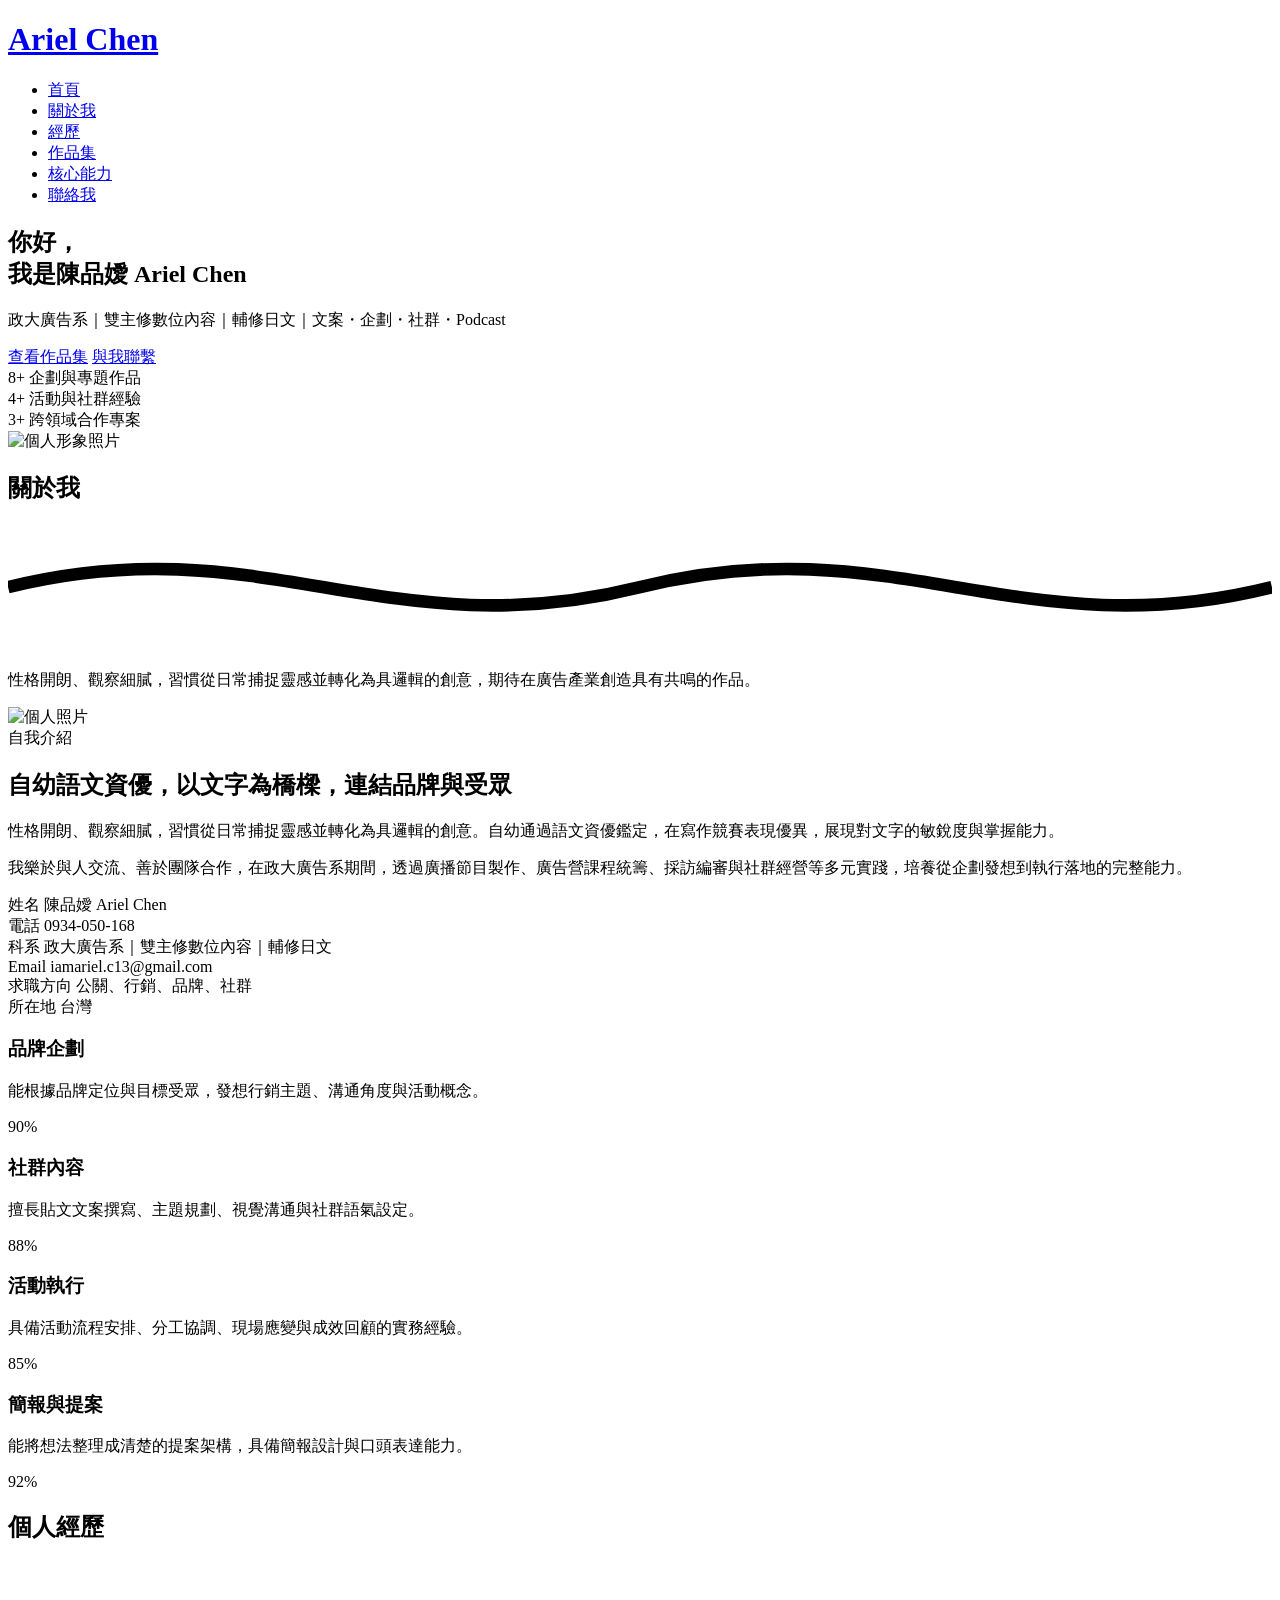
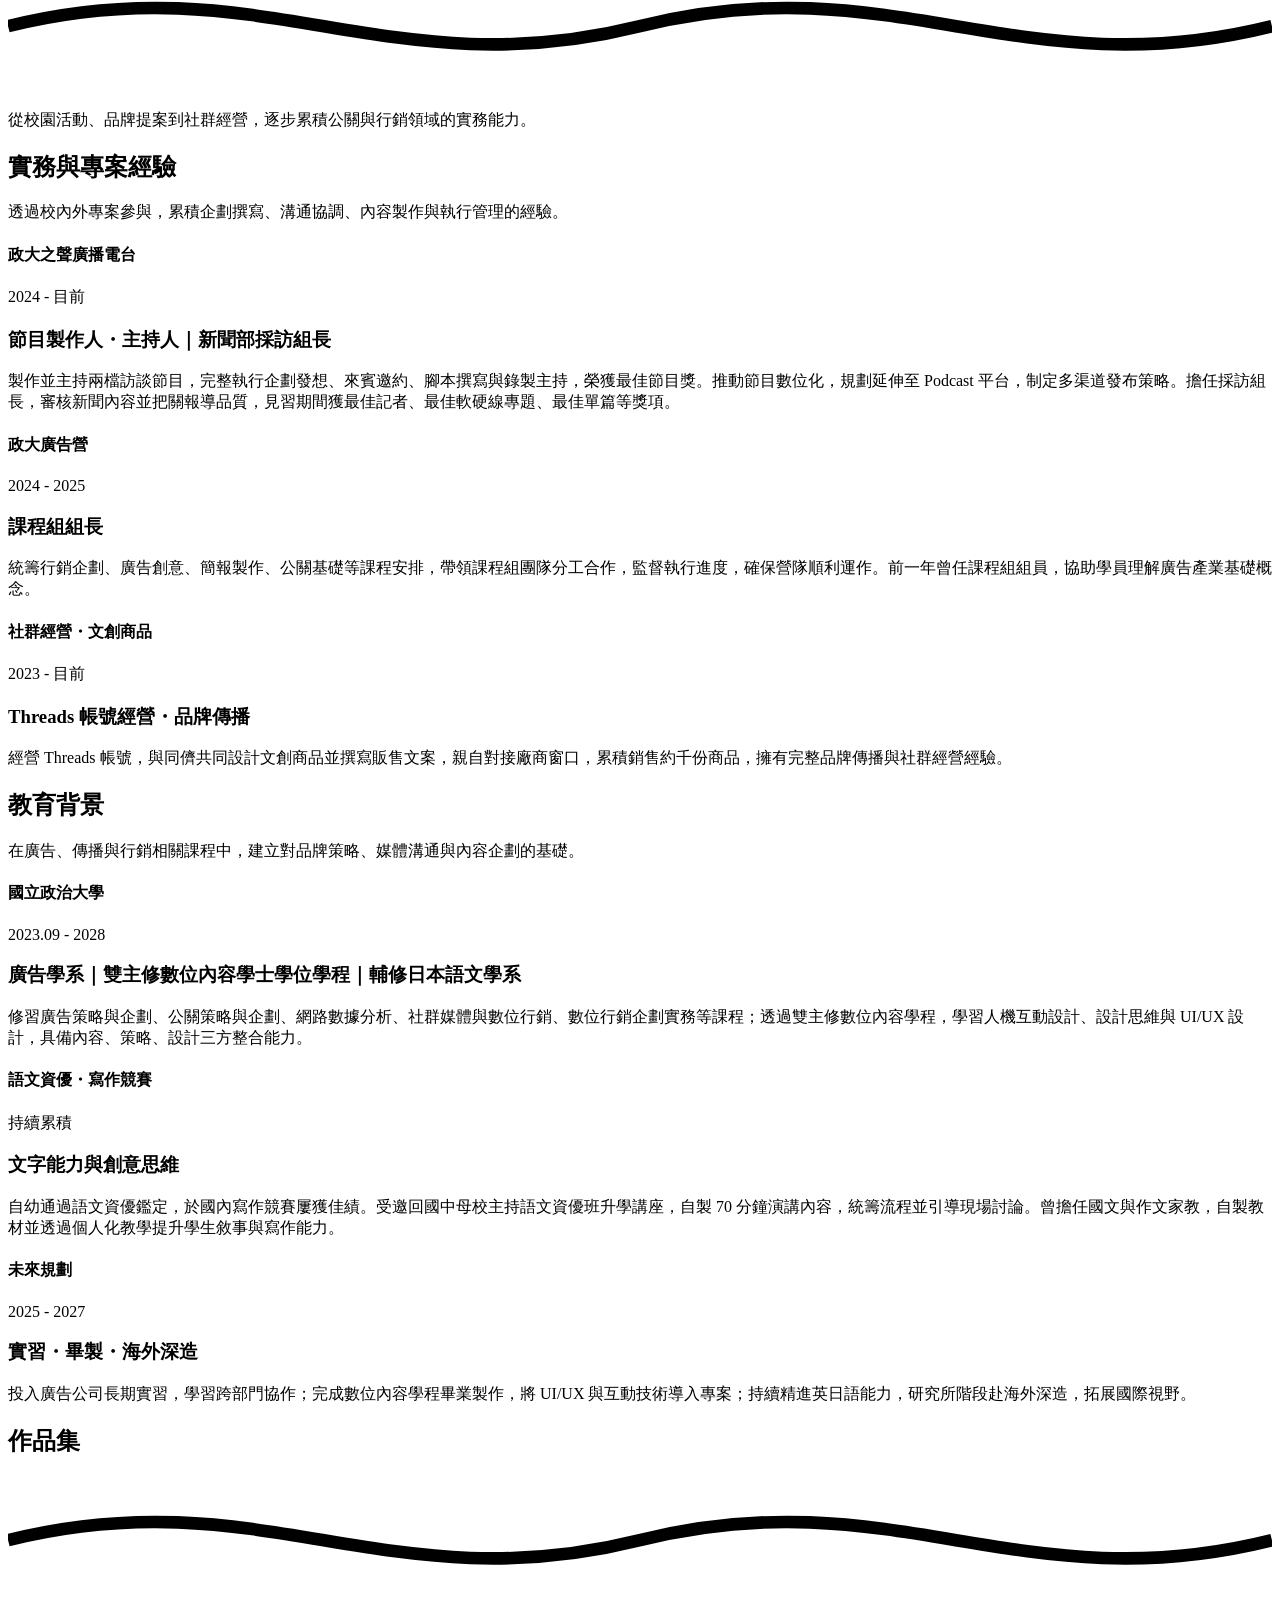
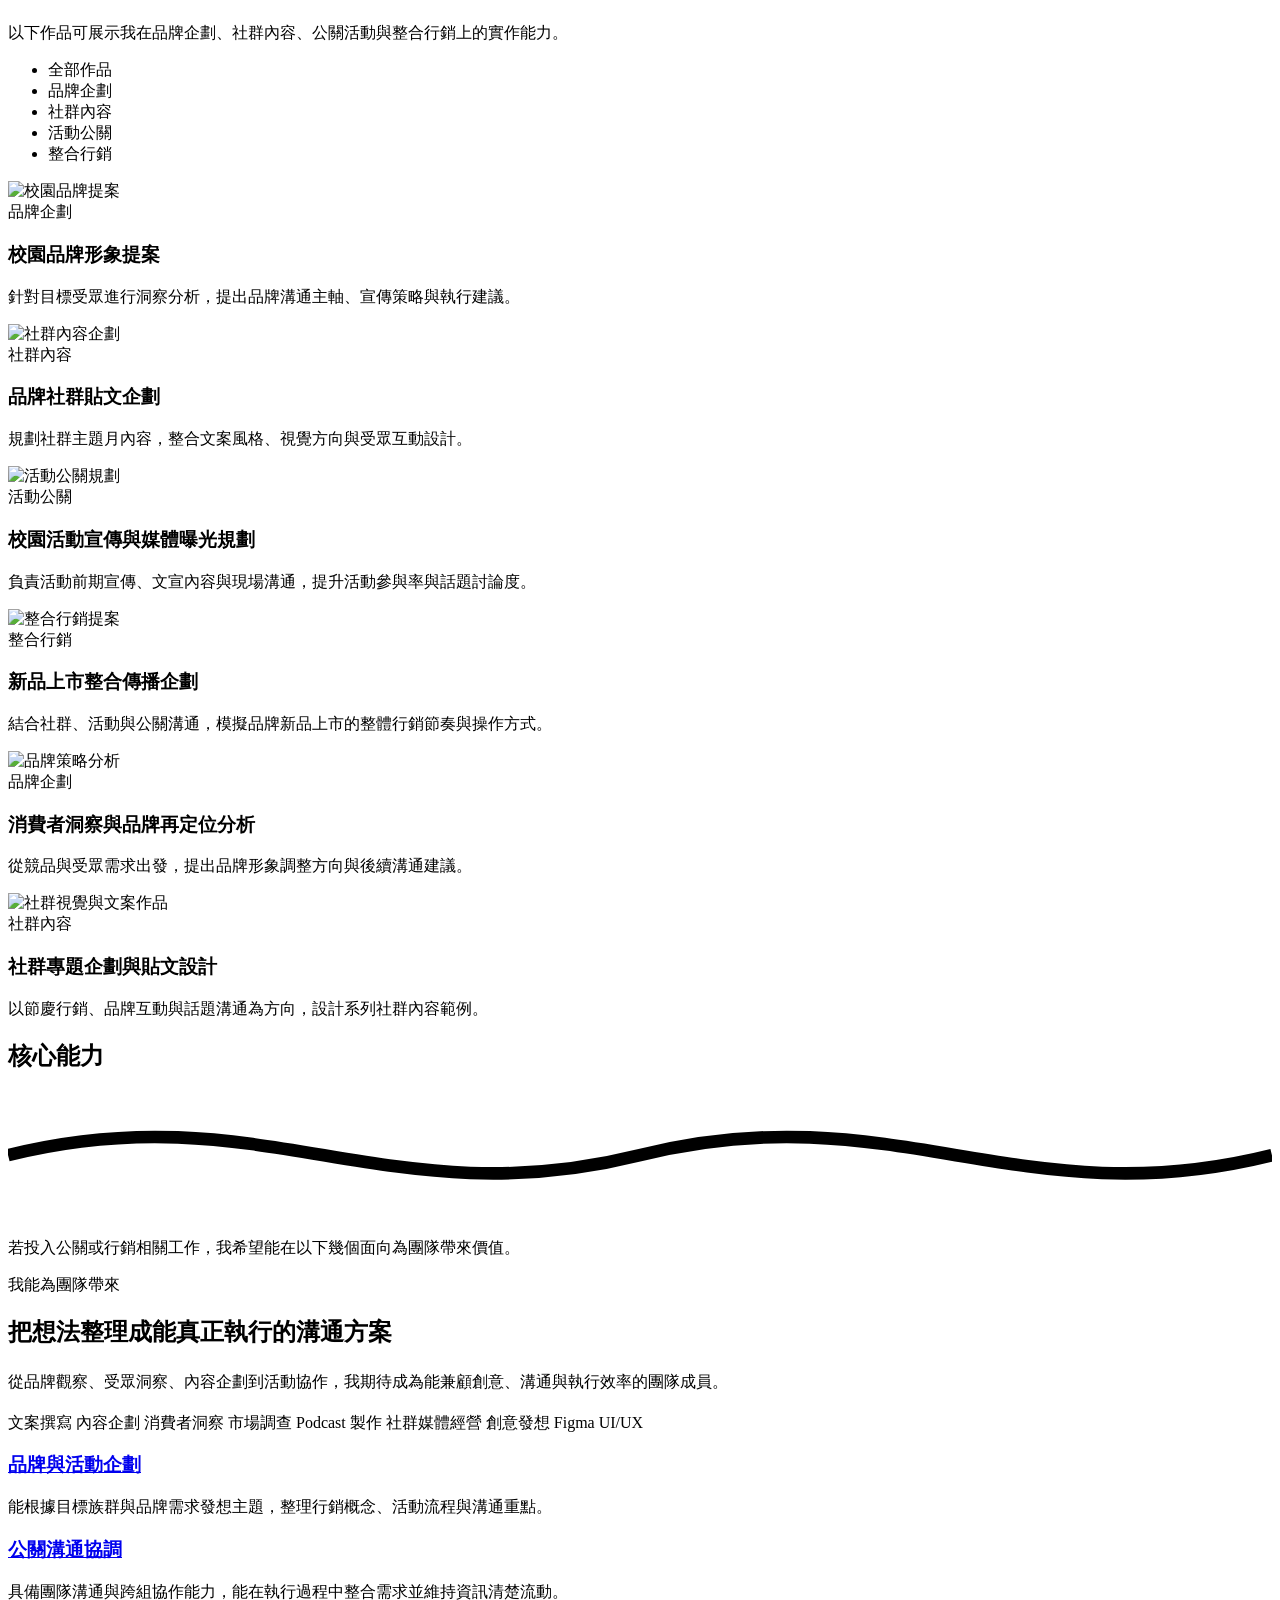
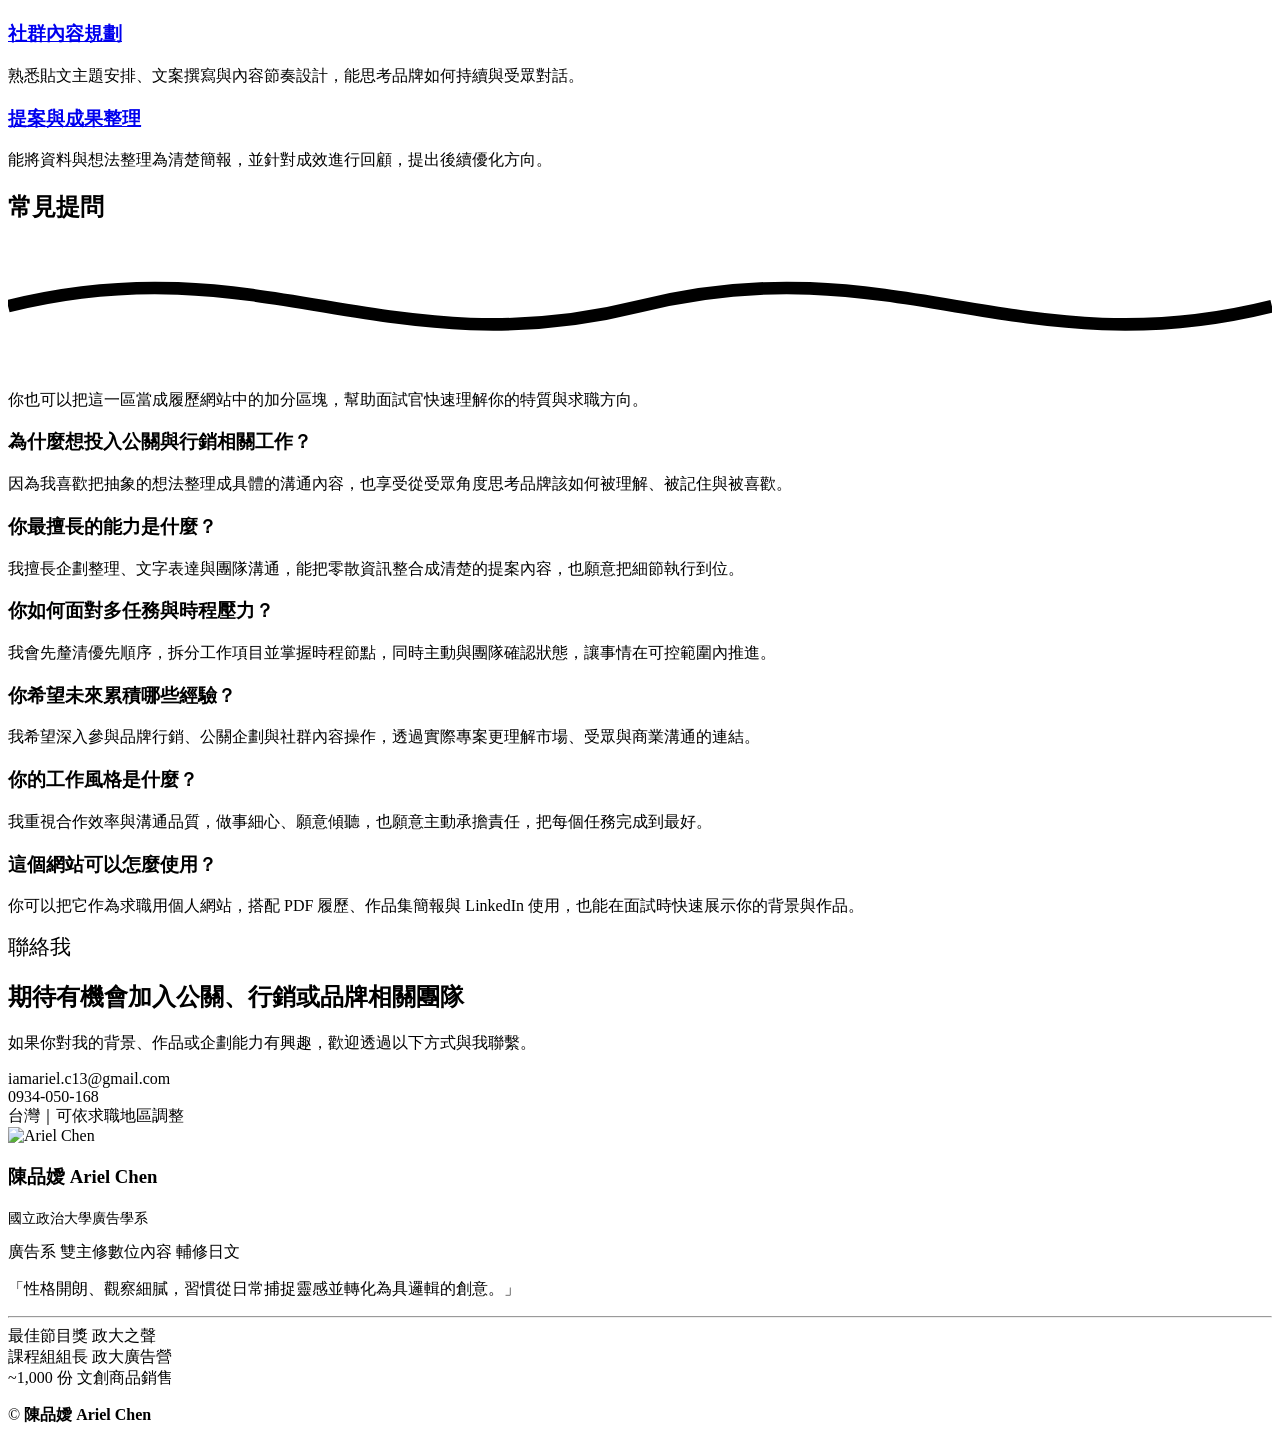
==== index.html @ 9b16eb99 "Add files via upload" ====
<!doctype html>
<html lang="zh-Hant">
  <head>
    <meta charset="utf-8" />
    <meta content="width=device-width, initial-scale=1.0" name="viewport" />
    <title>陳品嬡 Ariel Chen｜廣告系學生個人履歷與作品集</title>
    <meta
      name="description"
      content="以廣告系背景學生為主角的個人履歷與作品集網站，適合投遞公關、行銷、品牌、社群相關職缺。"
    />
    <meta
      name="keywords"
      content="履歷, 作品集, 公關, 行銷, 廣告系, 社群企劃, 品牌行銷, 個人網站"
    />

    <!-- Favicons -->
    <link href="assets/img/favicon.png" rel="icon" />
    <link href="assets/img/apple-touch-icon.png" rel="apple-touch-icon" />

    <!-- Fonts -->
    <link href="https://fonts.googleapis.com" rel="preconnect" />
    <link href="https://fonts.gstatic.com" rel="preconnect" crossorigin />
    <link
      href="https://fonts.googleapis.com/css2?family=Roboto:ital,wght@0,100;0,300;0,400;0,500;0,700;0,900;1,100;1,300;1,400;1,500;1,700;1,900&family=Noto+Sans:ital,wght@0,100;0,200;0,300;0,400;0,500;0,600;0,700;0,800;0,900;1,100;1,200;1,300;1,400;1,500;1,600;1,700;1,800;1,900&family=Questrial:wght@400&display=swap"
      rel="stylesheet"
    />

    <!-- Vendor CSS Files -->
    <link
      href="assets/vendor/bootstrap/css/bootstrap.min.css"
      rel="stylesheet"
    />
    <link
      href="assets/vendor/bootstrap-icons/bootstrap-icons.css"
      rel="stylesheet"
    />
    <link href="assets/vendor/aos/aos.css" rel="stylesheet" />
    <link
      href="assets/vendor/glightbox/css/glightbox.min.css"
      rel="stylesheet"
    />
    <link href="assets/vendor/swiper/swiper-bundle.min.css" rel="stylesheet" />

    <!-- Main CSS File -->
    <link href="assets/css/main.css" rel="stylesheet" />
  </head>

  <body class="index-page">
    <header id="header" class="header d-flex align-items-center sticky-top">
      <div
        class="header-container container-fluid container-xl position-relative d-flex align-items-center justify-content-between"
      >
        <a
          href="index.html"
          class="logo d-flex align-items-center me-auto me-xl-0"
        >
          <h1 class="sitename">Ariel Chen</h1>
        </a>

        <nav id="navmenu" class="navmenu">
          <ul>
            <li><a href="#hero" class="active">首頁</a></li>
            <li><a href="#about">關於我</a></li>
            <li><a href="#resume">經歷</a></li>
            <li><a href="#portfolio">作品集</a></li>
            <li><a href="#services">核心能力</a></li>
            <li><a href="#contact">聯絡我</a></li>
          </ul>
          <i class="mobile-nav-toggle d-xl-none bi bi-list"></i>
        </nav>

        <div class="header-social-links">
          <a href="#" class="instagram"><i class="bi bi-instagram"></i></a>
          <a href="#" class="facebook"><i class="bi bi-facebook"></i></a>
          <a href="#" class="linkedin"><i class="bi bi-linkedin"></i></a>
          <a href="#" class="behance"><i class="bi bi-globe"></i></a>
        </div>
      </div>
    </header>

    <main class="main">
      <!-- Hero Section -->
      <section id="hero" class="hero section">
        <div class="container" data-aos="fade-up" data-aos-delay="100">
          <div class="row align-items-center content">
            <div class="col-lg-6" data-aos="fade-up" data-aos-delay="200">
              <h2>你好，<br />我是陳品嬡 Ariel Chen</h2>
              <p class="lead">
                政大廣告系｜雙主修數位內容｜輔修日文｜文案・企劃・社群・Podcast
              </p>
              <div class="cta-buttons" data-aos="fade-up" data-aos-delay="300">
                <a href="#portfolio" class="btn btn-primary">查看作品集</a>
                <a href="#contact" class="btn btn-outline">與我聯繫</a>
              </div>
              <div class="hero-stats" data-aos="fade-up" data-aos-delay="400">
                <div class="stat-item">
                  <span class="stat-number">8+</span>
                  <span class="stat-label">企劃與專題作品</span>
                </div>
                <div class="stat-item">
                  <span class="stat-number">4+</span>
                  <span class="stat-label">活動與社群經驗</span>
                </div>
                <div class="stat-item">
                  <span class="stat-number">3+</span>
                  <span class="stat-label">跨領域合作專案</span>
                </div>
              </div>
            </div>
            <div class="col-lg-6">
              <div class="hero-image">
                <img
                  src="assets/img/profile/profile-1.webp"
                  alt="個人形象照片"
                  class="img-fluid"
                  data-aos="zoom-out"
                  data-aos-delay="300"
                />
                <div class="shape-1"></div>
                <div class="shape-2"></div>
              </div>
            </div>
          </div>
        </div>
      </section>
      <!-- /Hero Section -->

      <!-- About Section -->
      <section id="about" class="about section light-background">
        <div class="container section-title" data-aos="fade-up">
          <h2>關於我</h2>
          <div class="title-shape">
            <svg viewBox="0 0 200 20" xmlns="http://www.w3.org/2000/svg">
              <path
                d="M 0,10 C 40,0 60,20 100,10 C 140,0 160,20 200,10"
                fill="none"
                stroke="currentColor"
                stroke-width="2"
              ></path>
            </svg>
          </div>
          <p style="white-space: nowrap">
            性格開朗、觀察細膩，習慣從日常捕捉靈感並轉化為具邏輯的創意，期待在廣告產業創造具有共鳴的作品。
          </p>
        </div>

        <div class="container" data-aos="fade-up" data-aos-delay="100">
          <div class="row align-items-start">
            <div
              class="col-lg-4 position-relative"
              data-aos="fade-right"
              data-aos-delay="200"
            >
              <div class="about-image">
                <img
                  src="assets/img/profile/profile-square-2.webp"
                  alt="個人照片"
                  class="img-fluid rounded-4"
                />
              </div>
            </div>

            <div class="col-lg-8" data-aos="fade-left" data-aos-delay="300">
              <div class="about-content">
                <span class="subtitle">自我介紹</span>

                <h2>自幼語文資優，以文字為橋樑，連結品牌與受眾</h2>

                <p class="lead mb-4">
                  性格開朗、觀察細膩，習慣從日常捕捉靈感並轉化為具邏輯的創意。自幼通過語文資優鑑定，在寫作競賽表現優異，展現對文字的敏銳度與掌握能力。
                </p>

                <p class="mb-4">
                  我樂於與人交流、善於團隊合作，在政大廣告系期間，透過廣播節目製作、廣告營課程統籌、採訪編審與社群經營等多元實踐，培養從企劃發想到執行落地的完整能力。
                </p>

                <div class="personal-info">
                  <div class="row g-4">
                    <div class="col-6">
                      <div class="info-item">
                        <span class="label">姓名</span>
                        <span class="value">陳品嬡 Ariel Chen</span>
                      </div>
                    </div>

                    <div class="col-6">
                      <div class="info-item">
                        <span class="label">電話</span>
                        <span class="value">0934-050-168</span>
                      </div>
                    </div>

                    <div class="col-6">
                      <div class="info-item">
                        <span class="label">科系</span>
                        <span class="value"
                          >政大廣告系｜雙主修數位內容｜輔修日文</span
                        >
                      </div>
                    </div>

                    <div class="col-6">
                      <div class="info-item">
                        <span class="label">Email</span>
                        <span class="value">iamariel.c13@gmail.com</span>
                      </div>
                    </div>

                    <div class="col-6">
                      <div class="info-item">
                        <span class="label">求職方向</span>
                        <span class="value">公關、行銷、品牌、社群</span>
                      </div>
                    </div>

                    <div class="col-6">
                      <div class="info-item">
                        <span class="label">所在地</span>
                        <span class="value">台灣</span>
                      </div>
                    </div>
                  </div>
                </div>
              </div>
            </div>
          </div>
        </div>
      </section>
      <!-- /About Section -->

      <!-- Skills Section -->
      <section id="skills" class="skills section">
        <div class="container" data-aos="fade-up" data-aos-delay="100">
          <div class="row g-4 skills-animation">
            <div
              class="col-md-6 col-lg-3"
              data-aos="fade-up"
              data-aos-delay="100"
            >
              <div class="skill-box">
                <h3>品牌企劃</h3>
                <p>
                  能根據品牌定位與目標受眾，發想行銷主題、溝通角度與活動概念。
                </p>
                <span class="text-end d-block">90%</span>
                <div class="progress">
                  <div
                    class="progress-bar"
                    role="progressbar"
                    aria-valuenow="90"
                    aria-valuemin="0"
                    aria-valuemax="100"
                  ></div>
                </div>
              </div>
            </div>

            <div
              class="col-md-6 col-lg-3"
              data-aos="fade-up"
              data-aos-delay="200"
            >
              <div class="skill-box">
                <h3>社群內容</h3>
                <p>擅長貼文文案撰寫、主題規劃、視覺溝通與社群語氣設定。</p>
                <span class="text-end d-block">88%</span>
                <div class="progress">
                  <div
                    class="progress-bar"
                    role="progressbar"
                    aria-valuenow="88"
                    aria-valuemin="0"
                    aria-valuemax="100"
                  ></div>
                </div>
              </div>
            </div>

            <div
              class="col-md-6 col-lg-3"
              data-aos="fade-up"
              data-aos-delay="300"
            >
              <div class="skill-box">
                <h3>活動執行</h3>
                <p>
                  具備活動流程安排、分工協調、現場應變與成效回顧的實務經驗。
                </p>
                <span class="text-end d-block">85%</span>
                <div class="progress">
                  <div
                    class="progress-bar"
                    role="progressbar"
                    aria-valuenow="85"
                    aria-valuemin="0"
                    aria-valuemax="100"
                  ></div>
                </div>
              </div>
            </div>

            <div
              class="col-md-6 col-lg-3"
              data-aos="fade-up"
              data-aos-delay="400"
            >
              <div class="skill-box">
                <h3>簡報與提案</h3>
                <p>
                  能將想法整理成清楚的提案架構，具備簡報設計與口頭表達能力。
                </p>
                <span class="text-end d-block">92%</span>
                <div class="progress">
                  <div
                    class="progress-bar"
                    role="progressbar"
                    aria-valuenow="92"
                    aria-valuemin="0"
                    aria-valuemax="100"
                  ></div>
                </div>
              </div>
            </div>
          </div>
        </div>
      </section>
      <!-- /Skills Section -->

      <!-- Resume Section -->
      <section id="resume" class="resume section">
        <div class="container section-title" data-aos="fade-up">
          <h2>個人經歷</h2>
          <div class="title-shape">
            <svg viewBox="0 0 200 20" xmlns="http://www.w3.org/2000/svg">
              <path
                d="M 0,10 C 40,0 60,20 100,10 C 140,0 160,20 200,10"
                fill="none"
                stroke="currentColor"
                stroke-width="2"
              ></path>
            </svg>
          </div>
          <p>
            從校園活動、品牌提案到社群經營，逐步累積公關與行銷領域的實務能力。
          </p>
        </div>

        <div class="container" data-aos="fade-up" data-aos-delay="100">
          <div class="row">
            <div class="col-12">
              <div class="resume-wrapper">
                <div class="resume-block" data-aos="fade-up">
                  <h2>實務與專案經驗</h2>
                  <p class="lead">
                    透過校內外專案參與，累積企劃撰寫、溝通協調、內容製作與執行管理的經驗。
                  </p>

                  <div class="timeline">
                    <div
                      class="timeline-item"
                      data-aos="fade-up"
                      data-aos-delay="200"
                    >
                      <div class="timeline-left">
                        <h4 class="company">政大之聲廣播電台</h4>
                        <span class="period">2024 - 目前</span>
                      </div>
                      <div class="timeline-dot"></div>
                      <div class="timeline-right">
                        <h3 class="position">
                          節目製作人・主持人｜新聞部採訪組長
                        </h3>
                        <p class="description">
                          製作並主持兩檔訪談節目，完整執行企劃發想、來賓邀約、腳本撰寫與錄製主持，榮獲最佳節目獎。推動節目數位化，規劃延伸至
                          Podcast
                          平台，制定多渠道發布策略。擔任採訪組長，審核新聞內容並把關報導品質，見習期間獲最佳記者、最佳軟硬線專題、最佳單篇等獎項。
                        </p>
                      </div>
                    </div>

                    <div
                      class="timeline-item"
                      data-aos="fade-up"
                      data-aos-delay="300"
                    >
                      <div class="timeline-left">
                        <h4 class="company">政大廣告營</h4>
                        <span class="period">2024 - 2025</span>
                      </div>
                      <div class="timeline-dot"></div>
                      <div class="timeline-right">
                        <h3 class="position">課程組組長</h3>
                        <p class="description">
                          統籌行銷企劃、廣告創意、簡報製作、公關基礎等課程安排，帶領課程組團隊分工合作，監督執行進度，確保營隊順利運作。前一年曾任課程組組員，協助學員理解廣告產業基礎概念。
                        </p>
                      </div>
                    </div>

                    <div
                      class="timeline-item"
                      data-aos="fade-up"
                      data-aos-delay="400"
                    >
                      <div class="timeline-left">
                        <h4 class="company">社群經營・文創商品</h4>
                        <span class="period">2023 - 目前</span>
                      </div>
                      <div class="timeline-dot"></div>
                      <div class="timeline-right">
                        <h3 class="position">Threads 帳號經營・品牌傳播</h3>
                        <p class="description">
                          經營 Threads
                          帳號，與同儕共同設計文創商品並撰寫販售文案，親自對接廠商窗口，累積銷售約千份商品，擁有完整品牌傳播與社群經營經驗。
                        </p>
                      </div>
                    </div>
                  </div>
                </div>

                <div
                  class="resume-block"
                  data-aos="fade-up"
                  data-aos-delay="100"
                >
                  <h2>教育背景</h2>
                  <p class="lead">
                    在廣告、傳播與行銷相關課程中，建立對品牌策略、媒體溝通與內容企劃的基礎。
                  </p>

                  <div class="timeline">
                    <div
                      class="timeline-item"
                      data-aos="fade-up"
                      data-aos-delay="200"
                    >
                      <div class="timeline-left">
                        <h4 class="company">國立政治大學</h4>
                        <span class="period">2023.09 - 2028</span>
                      </div>
                      <div class="timeline-dot"></div>
                      <div class="timeline-right">
                        <h3 class="position">
                          廣告學系｜雙主修數位內容學士學位學程｜輔修日本語文學系
                        </h3>
                        <p class="description">
                          修習廣告策略與企劃、公關策略與企劃、網路數據分析、社群媒體與數位行銷、數位行銷企劃實務等課程；透過雙主修數位內容學程，學習人機互動設計、設計思維與
                          UI/UX 設計，具備內容、策略、設計三方整合能力。
                        </p>
                      </div>
                    </div>

                    <div
                      class="timeline-item"
                      data-aos="fade-up"
                      data-aos-delay="300"
                    >
                      <div class="timeline-left">
                        <h4 class="company">語文資優・寫作競賽</h4>
                        <span class="period">持續累積</span>
                      </div>
                      <div class="timeline-dot"></div>
                      <div class="timeline-right">
                        <h3 class="position">文字能力與創意思維</h3>
                        <p class="description">
                          自幼通過語文資優鑑定，於國內寫作競賽屢獲佳績。受邀回國中母校主持語文資優班升學講座，自製
                          70
                          分鐘演講內容，統籌流程並引導現場討論。曾擔任國文與作文家教，自製教材並透過個人化教學提升學生敘事與寫作能力。
                        </p>
                      </div>
                    </div>

                    <div
                      class="timeline-item"
                      data-aos="fade-up"
                      data-aos-delay="400"
                    >
                      <div class="timeline-left">
                        <h4 class="company">未來規劃</h4>
                        <span class="period">2025 - 2027</span>
                      </div>
                      <div class="timeline-dot"></div>
                      <div class="timeline-right">
                        <h3 class="position">實習・畢製・海外深造</h3>
                        <p class="description">
                          投入廣告公司長期實習，學習跨部門協作；完成數位內容學程畢業製作，將
                          UI/UX
                          與互動技術導入專案；持續精進英日語能力，研究所階段赴海外深造，拓展國際視野。
                        </p>
                      </div>
                    </div>
                  </div>
                </div>
              </div>
              <!-- resume-wrapper -->
            </div>
          </div>
        </div>
      </section>
      <!-- /Resume Section -->

      <!-- Portfolio Section -->
      <section id="portfolio" class="portfolio section">
        <div class="container section-title" data-aos="fade-up">
          <h2>作品集</h2>
          <div class="title-shape">
            <svg viewBox="0 0 200 20" xmlns="http://www.w3.org/2000/svg">
              <path
                d="M 0,10 C 40,0 60,20 100,10 C 140,0 160,20 200,10"
                fill="none"
                stroke="currentColor"
                stroke-width="2"
              ></path>
            </svg>
          </div>
          <p>
            以下作品可展示我在品牌企劃、社群內容、公關活動與整合行銷上的實作能力。
          </p>
        </div>

        <div class="container" data-aos="fade-up" data-aos-delay="100">
          <div
            class="isotope-layout"
            data-default-filter="*"
            data-layout="masonry"
            data-sort="original-order"
          >
            <div
              class="portfolio-filters-container"
              data-aos="fade-up"
              data-aos-delay="200"
            >
              <ul class="portfolio-filters isotope-filters">
                <li data-filter="*" class="filter-active">全部作品</li>
                <li data-filter=".filter-web">品牌企劃</li>
                <li data-filter=".filter-graphics">社群內容</li>
                <li data-filter=".filter-motion">活動公關</li>
                <li data-filter=".filter-brand">整合行銷</li>
              </ul>
            </div>

            <div
              class="row g-4 isotope-container"
              data-aos="fade-up"
              data-aos-delay="300"
            >
              <div
                class="col-lg-6 col-md-6 portfolio-item isotope-item filter-web"
              >
                <div class="portfolio-card">
                  <div class="portfolio-image">
                    <img
                      src="assets/img/portfolio/portfolio-1.webp"
                      class="img-fluid"
                      alt="校園品牌提案"
                      loading="lazy"
                    />
                    <div class="portfolio-overlay">
                      <div class="portfolio-actions">
                        <a
                          href="assets/img/portfolio/portfolio-1.webp"
                          class="glightbox preview-link"
                          data-gallery="portfolio-gallery-web"
                          ><i class="bi bi-eye"></i
                        ></a>
                        <a href="portfolio-details.html" class="details-link"
                          ><i class="bi bi-arrow-right"></i
                        ></a>
                      </div>
                    </div>
                  </div>
                  <div class="portfolio-content">
                    <span class="category">品牌企劃</span>
                    <h3>校園品牌形象提案</h3>
                    <p>
                      針對目標受眾進行洞察分析，提出品牌溝通主軸、宣傳策略與執行建議。
                    </p>
                  </div>
                </div>
              </div>
              <!-- End Portfolio Item -->

              <div
                class="col-lg-6 col-md-6 portfolio-item isotope-item filter-graphics"
              >
                <div class="portfolio-card">
                  <div class="portfolio-image">
                    <img
                      src="assets/img/portfolio/portfolio-10.webp"
                      class="img-fluid"
                      alt="社群內容企劃"
                      loading="lazy"
                    />
                    <div class="portfolio-overlay">
                      <div class="portfolio-actions">
                        <a
                          href="assets/img/portfolio/portfolio-10.webp"
                          class="glightbox preview-link"
                          data-gallery="portfolio-gallery-graphics"
                          ><i class="bi bi-eye"></i
                        ></a>
                        <a href="portfolio-details.html" class="details-link"
                          ><i class="bi bi-arrow-right"></i
                        ></a>
                      </div>
                    </div>
                  </div>
                  <div class="portfolio-content">
                    <span class="category">社群內容</span>
                    <h3>品牌社群貼文企劃</h3>
                    <p>
                      規劃社群主題月內容，整合文案風格、視覺方向與受眾互動設計。
                    </p>
                  </div>
                </div>
              </div>
              <!-- End Portfolio Item -->

              <div
                class="col-lg-6 col-md-6 portfolio-item isotope-item filter-motion"
              >
                <div class="portfolio-card">
                  <div class="portfolio-image">
                    <img
                      src="assets/img/portfolio/portfolio-7.webp"
                      class="img-fluid"
                      alt="活動公關規劃"
                      loading="lazy"
                    />
                    <div class="portfolio-overlay">
                      <div class="portfolio-actions">
                        <a
                          href="assets/img/portfolio/portfolio-7.webp"
                          class="glightbox preview-link"
                          data-gallery="portfolio-gallery-motion"
                          ><i class="bi bi-eye"></i
                        ></a>
                        <a href="portfolio-details.html" class="details-link"
                          ><i class="bi bi-arrow-right"></i
                        ></a>
                      </div>
                    </div>
                  </div>
                  <div class="portfolio-content">
                    <span class="category">活動公關</span>
                    <h3>校園活動宣傳與媒體曝光規劃</h3>
                    <p>
                      負責活動前期宣傳、文宣內容與現場溝通，提升活動參與率與話題討論度。
                    </p>
                  </div>
                </div>
              </div>
              <!-- End Portfolio Item -->

              <div
                class="col-lg-6 col-md-6 portfolio-item isotope-item filter-brand"
              >
                <div class="portfolio-card">
                  <div class="portfolio-image">
                    <img
                      src="assets/img/portfolio/portfolio-4.webp"
                      class="img-fluid"
                      alt="整合行銷提案"
                      loading="lazy"
                    />
                    <div class="portfolio-overlay">
                      <div class="portfolio-actions">
                        <a
                          href="assets/img/portfolio/portfolio-4.webp"
                          class="glightbox preview-link"
                          data-gallery="portfolio-gallery-brand"
                          ><i class="bi bi-eye"></i
                        ></a>
                        <a href="portfolio-details.html" class="details-link"
                          ><i class="bi bi-arrow-right"></i
                        ></a>
                      </div>
                    </div>
                  </div>
                  <div class="portfolio-content">
                    <span class="category">整合行銷</span>
                    <h3>新品上市整合傳播企劃</h3>
                    <p>
                      結合社群、活動與公關溝通，模擬品牌新品上市的整體行銷節奏與操作方式。
                    </p>
                  </div>
                </div>
              </div>
              <!-- End Portfolio Item -->

              <div
                class="col-lg-6 col-md-6 portfolio-item isotope-item filter-web"
              >
                <div class="portfolio-card">
                  <div class="portfolio-image">
                    <img
                      src="assets/img/portfolio/portfolio-2.webp"
                      class="img-fluid"
                      alt="品牌策略分析"
                      loading="lazy"
                    />
                    <div class="portfolio-overlay">
                      <div class="portfolio-actions">
                        <a
                          href="assets/img/portfolio/portfolio-2.webp"
                          class="glightbox preview-link"
                          data-gallery="portfolio-gallery-web"
                          ><i class="bi bi-eye"></i
                        ></a>
                        <a href="portfolio-details.html" class="details-link"
                          ><i class="bi bi-arrow-right"></i
                        ></a>
                      </div>
                    </div>
                  </div>
                  <div class="portfolio-content">
                    <span class="category">品牌企劃</span>
                    <h3>消費者洞察與品牌再定位分析</h3>
                    <p>
                      從競品與受眾需求出發，提出品牌形象調整方向與後續溝通建議。
                    </p>
                  </div>
                </div>
              </div>
              <!-- End Portfolio Item -->

              <div
                class="col-lg-6 col-md-6 portfolio-item isotope-item filter-graphics"
              >
                <div class="portfolio-card">
                  <div class="portfolio-image">
                    <img
                      src="assets/img/portfolio/portfolio-11.webp"
                      class="img-fluid"
                      alt="社群視覺與文案作品"
                      loading="lazy"
                    />
                    <div class="portfolio-overlay">
                      <div class="portfolio-actions">
                        <a
                          href="assets/img/portfolio/portfolio-11.webp"
                          class="glightbox preview-link"
                          data-gallery="portfolio-gallery-graphics"
                          ><i class="bi bi-eye"></i
                        ></a>
                        <a href="portfolio-details.html" class="details-link"
                          ><i class="bi bi-arrow-right"></i
                        ></a>
                      </div>
                    </div>
                  </div>
                  <div class="portfolio-content">
                    <span class="category">社群內容</span>
                    <h3>社群專題企劃與貼文設計</h3>
                    <p>
                      以節慶行銷、品牌互動與話題溝通為方向，設計系列社群內容範例。
                    </p>
                  </div>
                </div>
              </div>
              <!-- End Portfolio Item -->
            </div>
            <!-- End Portfolio Container -->
          </div>
        </div>
      </section>
      <!-- /Portfolio Section -->

      <!-- Testimonials Section (hidden) -->
      <section
        id="testimonials"
        class="testimonials section light-background"
        style="display: none"
      >
        <div class="container section-title" data-aos="fade-up">
          <h2>推薦與回饋</h2>
          <div class="title-shape">
            <svg viewBox="0 0 200 20" xmlns="http://www.w3.org/2000/svg">
              <path
                d="M 0,10 C 40,0 60,20 100,10 C 140,0 160,20 200,10"
                fill="none"
                stroke="currentColor"
                stroke-width="2"
              ></path>
            </svg>
          </div>
          <p>
            以下內容可作為履歷網站示範區塊，呈現合作夥伴、老師或主管對你的工作表現評價。
          </p>
        </div>

        <div class="container" data-aos="fade-up" data-aos-delay="100">
          <div class="testimonials-slider swiper init-swiper">
            <script type="application/json" class="swiper-config">
              {
                "slidesPerView": 1,
                "loop": true,
                "speed": 600,
                "autoplay": {
                  "delay": 5000
                },
                "navigation": {
                  "nextEl": ".swiper-button-next",
                  "prevEl": ".swiper-button-prev"
                }
              }
            </script>

            <div class="swiper-wrapper">
              <div class="swiper-slide">
                <div class="testimonial-item">
                  <div class="row">
                    <div class="col-lg-8">
                      <h2>具備良好的企劃整理能力</h2>
                      <p>
                        在團隊專案中，能快速理解需求並整理成有條理的提案架構，讓團隊在討論與分工時更加有效率。
                      </p>
                      <p>
                        不只擅長提出想法，也願意把內容落實成可執行的規劃，從資料蒐集、文案撰寫到簡報製作都十分投入。
                      </p>
                      <div class="profile d-flex align-items-center">
                        <img
                          src="assets/img/person/person-m-7.webp"
                          class="profile-img"
                          alt=""
                        />
                        <div class="profile-info">
                          <h3>課程指導老師</h3>
                          <span>品牌企劃課程</span>
                        </div>
                      </div>
                    </div>
                    <div class="col-lg-4 d-none d-lg-block">
                      <div class="featured-img-wrapper">
                        <img
                          src="assets/img/person/person-m-7.webp"
                          class="featured-img"
                          alt=""
                        />
                      </div>
                    </div>
                  </div>
                </div>
              </div>
              <!-- End Testimonial Item -->

              <div class="swiper-slide">
                <div class="testimonial-item">
                  <div class="row">
                    <div class="col-lg-8">
                      <h2>溝通細緻，也能主動補位</h2>
                      <p>
                        在活動籌備期間，能清楚對接不同組別需求，並在時程緊湊時主動支援需要協助的工作內容。
                      </p>
                      <p>
                        對於宣傳節奏與內容呈現有自己的觀察，也願意聆聽團隊意見調整方向，是很可靠的合作夥伴。
                      </p>
                      <div class="profile d-flex align-items-center">
                        <img
                          src="assets/img/person/person-f-8.webp"
                          class="profile-img"
                          alt=""
                        />
                        <div class="profile-info">
                          <h3>活動合作夥伴</h3>
                          <span>學生組織夥伴</span>
                        </div>
                      </div>
                    </div>
                    <div class="col-lg-4 d-none d-lg-block">
                      <div class="featured-img-wrapper">
                        <img
                          src="assets/img/person/person-f-8.webp"
                          class="featured-img"
                          alt=""
                        />
                      </div>
                    </div>
                  </div>
                </div>
              </div>
              <!-- End Testimonial Item -->

              <div class="swiper-slide">
                <div class="testimonial-item">
                  <div class="row">
                    <div class="col-lg-8">
                      <h2>文字表達與受眾感受掌握佳</h2>
                      <p>
                        在社群貼文與活動文案上，能抓到品牌想傳遞的語氣，也會思考受眾看到內容後的第一反應與行動動機。
                      </p>
                      <p>
                        具備不錯的內容敏感度，適合持續往公關、行銷與社群相關方向發展。
                      </p>
                      <div class="profile d-flex align-items-center">
                        <img
                          src="assets/img/person/person-m-9.webp"
                          class="profile-img"
                          alt=""
                        />
                        <div class="profile-info">
                          <h3>實習／專題指導者</h3>
                          <span>內容企劃評語</span>
                        </div>
                      </div>
                    </div>
                    <div class="col-lg-4 d-none d-lg-block">
                      <div class="featured-img-wrapper">
                        <img
                          src="assets/img/person/person-m-9.webp"
                          class="featured-img"
                          alt=""
                        />
                      </div>
                    </div>
                  </div>
                </div>
              </div>
              <!-- End Testimonial Item -->

              <div class="swiper-slide">
                <div class="testimonial-item">
                  <div class="row">
                    <div class="col-lg-8">
                      <h2>做事負責，執行配合度高</h2>
                      <p>
                        即使面對時間壓力，也能穩定完成交辦內容，並把細節整理完整，讓團隊在執行上更安心。
                      </p>
                      <p>
                        不僅有創意，也重視成果品質，是兼具想法與執行力的成員。
                      </p>
                      <div class="profile d-flex align-items-center">
                        <img
                          src="assets/img/person/person-f-10.webp"
                          class="profile-img"
                          alt=""
                        />
                        <div class="profile-info">
                          <h3>團隊夥伴</h3>
                          <span>專案合作回饋</span>
                        </div>
                      </div>
                    </div>
                    <div class="col-lg-4 d-none d-lg-block">
                      <div class="featured-img-wrapper">
                        <img
                          src="assets/img/person/person-f-10.webp"
                          class="featured-img"
                          alt=""
                        />
                      </div>
                    </div>
                  </div>
                </div>
              </div>
              <!-- End Testimonial Item -->
            </div>

            <div
              class="swiper-navigation w-100 d-flex align-items-center justify-content-center"
            >
              <div class="swiper-button-prev"></div>
              <div class="swiper-button-next"></div>
            </div>
          </div>
        </div>
      </section>
      <!-- /Testimonials Section -->

      <!-- Services Section -->
      <section id="services" class="services section">
        <div class="container section-title" data-aos="fade-up">
          <h2>核心能力</h2>
          <div class="title-shape">
            <svg viewBox="0 0 200 20" xmlns="http://www.w3.org/2000/svg">
              <path
                d="M 0,10 C 40,0 60,20 100,10 C 140,0 160,20 200,10"
                fill="none"
                stroke="currentColor"
                stroke-width="2"
              ></path>
            </svg>
          </div>
          <p>
            若投入公關或行銷相關工作，我希望能在以下幾個面向為團隊帶來價值。
          </p>
        </div>

        <div class="container" data-aos="fade-up" data-aos-delay="100">
          <div class="row align-items-start">
            <div class="col-lg-4 mb-5 mb-lg-0">
              <span class="services-label">我能為團隊帶來</span>
              <h2 class="fw-bold mb-3 servies-title">
                把想法整理成能真正執行的溝通方案
              </h2>
              <p
                class="mb-4"
                style="color: var(--muted-color); line-height: 1.8"
              >
                從品牌觀察、受眾洞察、內容企劃到活動協作，我期待成為能兼顧創意、溝通與執行效率的團隊成員。
              </p>
              <div class="services-tags">
                <span>文案撰寫</span>
                <span>內容企劃</span>
                <span>消費者洞察</span>
                <span>市場調查</span>
                <span>Podcast 製作</span>
                <span>社群媒體經營</span>
                <span>創意發想</span>
                <span>Figma UI/UX</span>
              </div>
            </div>
            <div class="col-lg-8">
              <div class="row g-4">
                <div class="col-md-6" data-aos="fade-up" data-aos-delay="200">
                  <div class="service-item">
                    <i class="bi bi-lightbulb icon"></i>
                    <h3><a href="#">品牌與活動企劃</a></h3>
                    <p>
                      能根據目標族群與品牌需求發想主題，整理行銷概念、活動流程與溝通重點。
                    </p>
                  </div>
                </div>

                <div class="col-md-6" data-aos="fade-up" data-aos-delay="300">
                  <div class="service-item">
                    <i class="bi bi-chat-dots icon"></i>
                    <h3><a href="#">公關溝通協調</a></h3>
                    <p>
                      具備團隊溝通與跨組協作能力，能在執行過程中整合需求並維持資訊清楚流動。
                    </p>
                  </div>
                </div>

                <div class="col-md-6" data-aos="fade-up" data-aos-delay="400">
                  <div class="service-item">
                    <i class="bi bi-megaphone icon"></i>
                    <h3><a href="#">社群內容規劃</a></h3>
                    <p>
                      熟悉貼文主題安排、文案撰寫與內容節奏設計，能思考品牌如何持續與受眾對話。
                    </p>
                  </div>
                </div>

                <div class="col-md-6" data-aos="fade-up" data-aos-delay="500">
                  <div class="service-item">
                    <i class="bi bi-bar-chart icon"></i>
                    <h3><a href="#">提案與成果整理</a></h3>
                    <p>
                      能將資料與想法整理為清楚簡報，並針對成效進行回顧，提出後續優化方向。
                    </p>
                  </div>
                </div>
              </div>
            </div>
          </div>
        </div>
      </section>
      <!-- /Services Section -->

      <!-- Faq Section -->
      <section id="faq" class="faq section">
        <div class="container section-title" data-aos="fade-up">
          <h2>常見提問</h2>
          <div class="title-shape">
            <svg viewBox="0 0 200 20" xmlns="http://www.w3.org/2000/svg">
              <path
                d="M 0,10 C 40,0 60,20 100,10 C 140,0 160,20 200,10"
                fill="none"
                stroke="currentColor"
                stroke-width="2"
              ></path>
            </svg>
          </div>
          <p>
            你也可以把這一區當成履歷網站中的加分區塊，幫助面試官快速理解你的特質與求職方向。
          </p>
        </div>

        <div class="container">
          <div class="row justify-content-center">
            <div class="col-lg-10" data-aos="fade-up" data-aos-delay="100">
              <div class="faq-container">
                <div class="faq-item">
                  <h3>為什麼想投入公關與行銷相關工作？</h3>
                  <div class="faq-content">
                    <p>
                      因為我喜歡把抽象的想法整理成具體的溝通內容，也享受從受眾角度思考品牌該如何被理解、被記住與被喜歡。
                    </p>
                  </div>
                  <i class="faq-toggle bi bi-chevron-right"></i>
                </div>

                <div class="faq-item">
                  <h3>你最擅長的能力是什麼？</h3>
                  <div class="faq-content">
                    <p>
                      我擅長企劃整理、文字表達與團隊溝通，能把零散資訊整合成清楚的提案內容，也願意把細節執行到位。
                    </p>
                  </div>
                  <i class="faq-toggle bi bi-chevron-right"></i>
                </div>

                <div class="faq-item">
                  <h3>你如何面對多任務與時程壓力？</h3>
                  <div class="faq-content">
                    <p>
                      我會先釐清優先順序，拆分工作項目並掌握時程節點，同時主動與團隊確認狀態，讓事情在可控範圍內推進。
                    </p>
                  </div>
                  <i class="faq-toggle bi bi-chevron-right"></i>
                </div>

                <div class="faq-item">
                  <h3>你希望未來累積哪些經驗？</h3>
                  <div class="faq-content">
                    <p>
                      我希望深入參與品牌行銷、公關企劃與社群內容操作，透過實際專案更理解市場、受眾與商業溝通的連結。
                    </p>
                  </div>
                  <i class="faq-toggle bi bi-chevron-right"></i>
                </div>

                <div class="faq-item">
                  <h3>你的工作風格是什麼？</h3>
                  <div class="faq-content">
                    <p>
                      我重視合作效率與溝通品質，做事細心、願意傾聽，也願意主動承擔責任，把每個任務完成到最好。
                    </p>
                  </div>
                  <i class="faq-toggle bi bi-chevron-right"></i>
                </div>

                <div class="faq-item">
                  <h3>這個網站可以怎麼使用？</h3>
                  <div class="faq-content">
                    <p>
                      你可以把它作為求職用個人網站，搭配 PDF 履歷、作品集簡報與
                      LinkedIn 使用，也能在面試時快速展示你的背景與作品。
                    </p>
                  </div>
                  <i class="faq-toggle bi bi-chevron-right"></i>
                </div>
              </div>
            </div>
          </div>
        </div>
      </section>
      <!-- /Faq Section -->

      <!-- Contact Section -->
      <section id="contact" class="contact section light-background">
        <div class="container" data-aos="fade-up" data-aos-delay="100">
          <div
            class="row g-5 align-items-start"
            style="align-items: flex-start !important"
          >
            <!-- 左欄：聯絡資訊 -->
            <div class="col-lg-5">
              <div class="content" data-aos="fade-up">
                <div
                  class="section-category mb-2"
                  style="
                    font-size: 1.3rem;
                    letter-spacing: 0;
                    text-transform: none;
                  "
                >
                  聯絡我
                </div>
                <h2 class="mb-4" style="font-size: 1.5rem">
                  期待有機會加入公關、行銷或品牌相關團隊
                </h2>
                <p class="lead mb-4">
                  如果你對我的背景、作品或企劃能力有興趣，歡迎透過以下方式與我聯繫。
                </p>
                <div class="contact-info mt-4">
                  <div class="info-item d-flex align-items-center mb-3">
                    <i class="bi bi-envelope-at me-3"></i>
                    <span>iamariel.c13@gmail.com</span>
                  </div>
                  <div class="info-item d-flex align-items-center mb-3">
                    <i class="bi bi-telephone me-3"></i>
                    <span>0934-050-168</span>
                  </div>
                  <div class="info-item d-flex align-items-center">
                    <i class="bi bi-geo-alt me-3"></i>
                    <span>台灣｜可依求職地區調整</span>
                  </div>
                </div>
              </div>
            </div>

            <!-- 右欄：個人簡介卡片 -->
            <div class="col-lg-7" data-aos="fade-up">
              <div class="contact-profile-card">
                <div class="d-flex align-items-center gap-4 mb-4">
                  <img
                    src="assets/img/profile/profile-square-2.webp"
                    alt="Ariel Chen"
                    class="contact-profile-img"
                  />
                  <div>
                    <h3 class="mb-1">陳品嬡 Ariel Chen</h3>
                    <p
                      class="mb-2"
                      style="color: var(--accent-color); font-size: 0.9rem"
                    >
                      國立政治大學廣告學系
                    </p>
                    <div class="d-flex flex-wrap gap-2">
                      <span class="contact-tag">廣告系</span>
                      <span class="contact-tag">雙主修數位內容</span>
                      <span class="contact-tag">輔修日文</span>
                    </div>
                  </div>
                </div>
                <p class="contact-quote">
                  「性格開朗、觀察細膩，習慣從日常捕捉靈感並轉化為具邏輯的創意。」
                </p>
                <hr class="contact-divider" />
                <div class="row g-3 text-center">
                  <div class="col-4">
                    <div class="contact-stat">
                      <span class="contact-stat-num">最佳節目獎</span>
                      <span class="contact-stat-label">政大之聲</span>
                    </div>
                  </div>
                  <div class="col-4">
                    <div class="contact-stat">
                      <span class="contact-stat-num">課程組組長</span>
                      <span class="contact-stat-label">政大廣告營</span>
                    </div>
                  </div>
                  <div class="col-4">
                    <div class="contact-stat">
                      <span class="contact-stat-num">~1,000 份</span>
                      <span class="contact-stat-label">文創商品銷售</span>
                    </div>
                  </div>
                </div>
              </div>
            </div>
          </div>
        </div>
      </section>
      <!-- /Contact Section -->
    </main>

    <footer id="footer" class="footer">
      <div class="container">
        <div class="copyright text-center">
          <p>
            ©
            <strong class="px-1 sitename">陳品嬡 Ariel Chen</strong>
          </p>
        </div>
        <div class="social-links d-flex justify-content-center">
          <a href=""><i class="bi bi-instagram"></i></a>
          <a href=""><i class="bi bi-facebook"></i></a>
          <a href=""><i class="bi bi-linkedin"></i></a>
          <a href=""><i class="bi bi-globe"></i></a>
        </div>
      </div>
    </footer>

    <!-- Scroll Top -->
    <a
      href="#"
      id="scroll-top"
      class="scroll-top d-flex align-items-center justify-content-center"
      ><i class="bi bi-arrow-up-short"></i
    ></a>

    <!-- Vendor JS Files -->
    <script src="assets/vendor/bootstrap/js/bootstrap.bundle.min.js"></script>
    <script src="assets/vendor/php-email-form/validate.js"></script>
    <script src="assets/vendor/aos/aos.js"></script>
    <script src="assets/vendor/waypoints/noframework.waypoints.js"></script>
    <script src="assets/vendor/glightbox/js/glightbox.min.js"></script>
    <script src="assets/vendor/imagesloaded/imagesloaded.pkgd.min.js"></script>
    <script src="assets/vendor/isotope-layout/isotope.pkgd.min.js"></script>
    <script src="assets/vendor/swiper/swiper-bundle.min.js"></script>

    <!-- Main JS File -->
    <script src="assets/js/main.js"></script>
  </body>
</html>
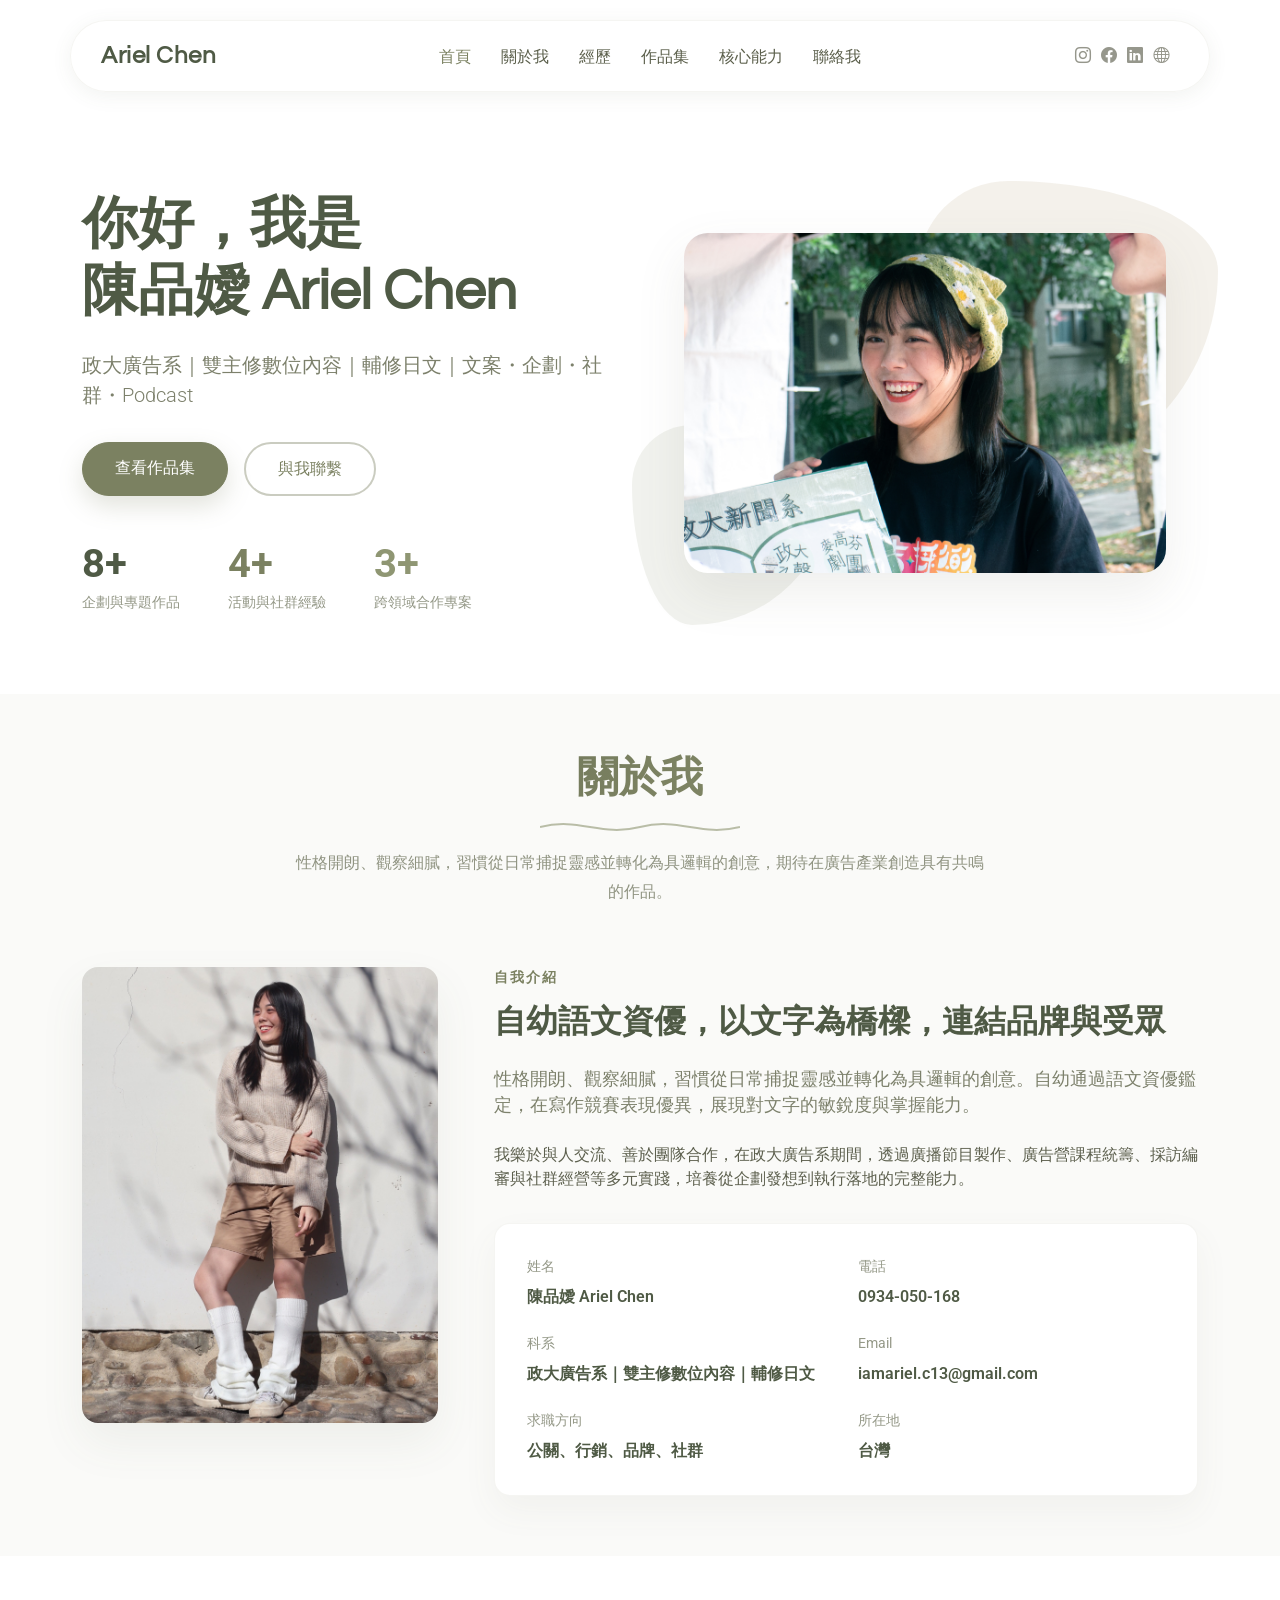
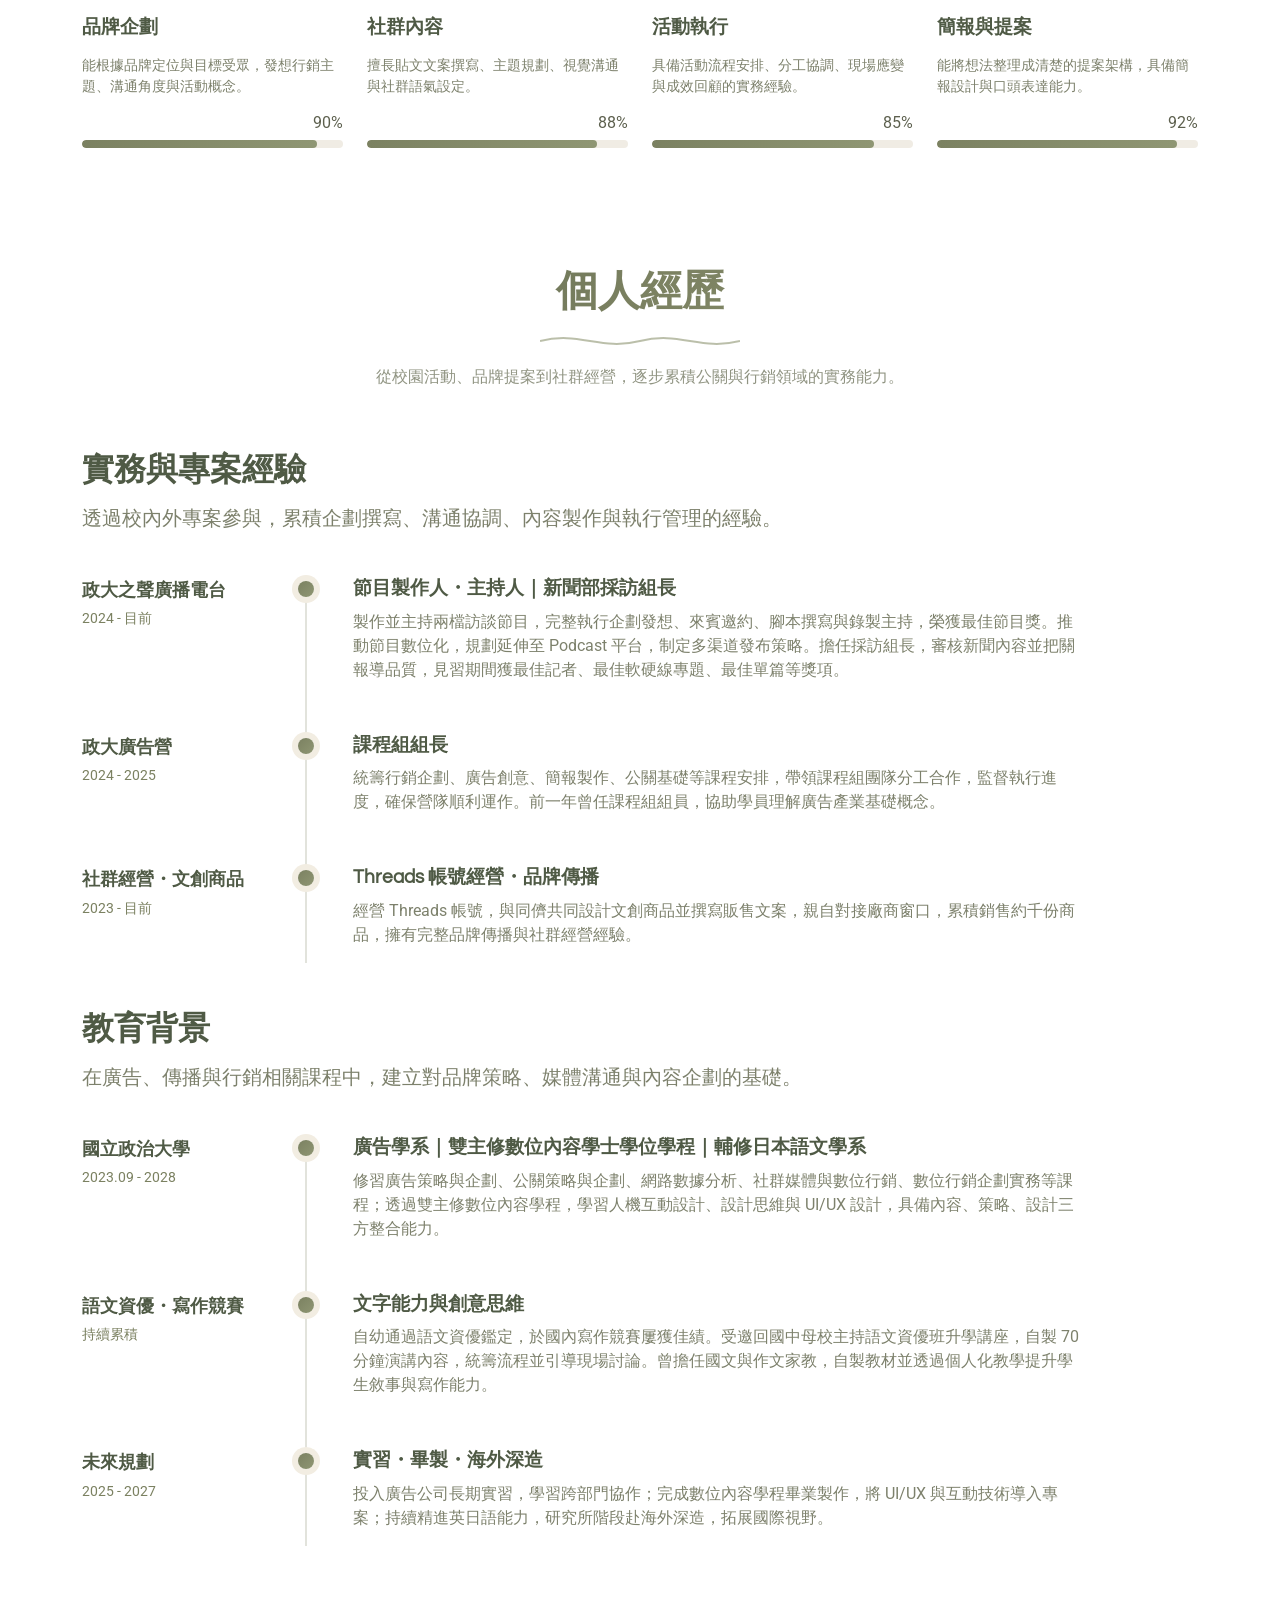
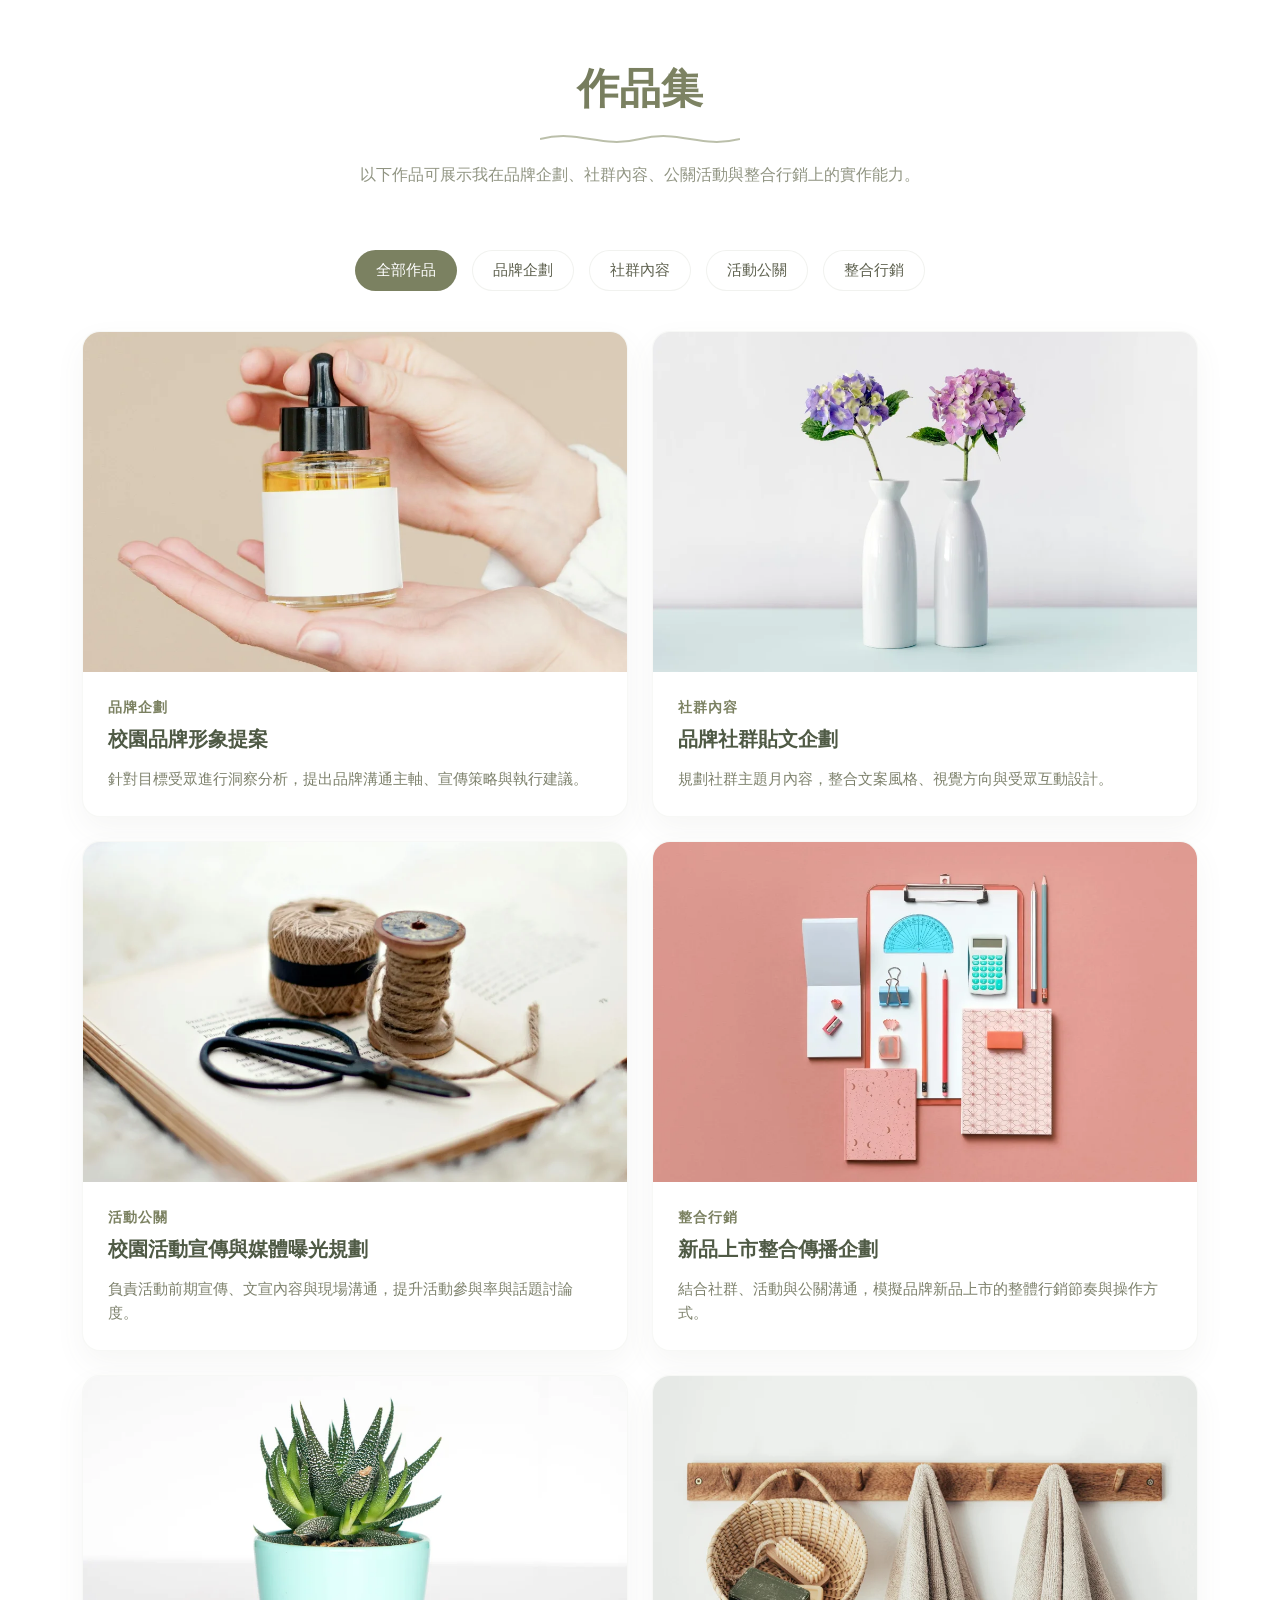
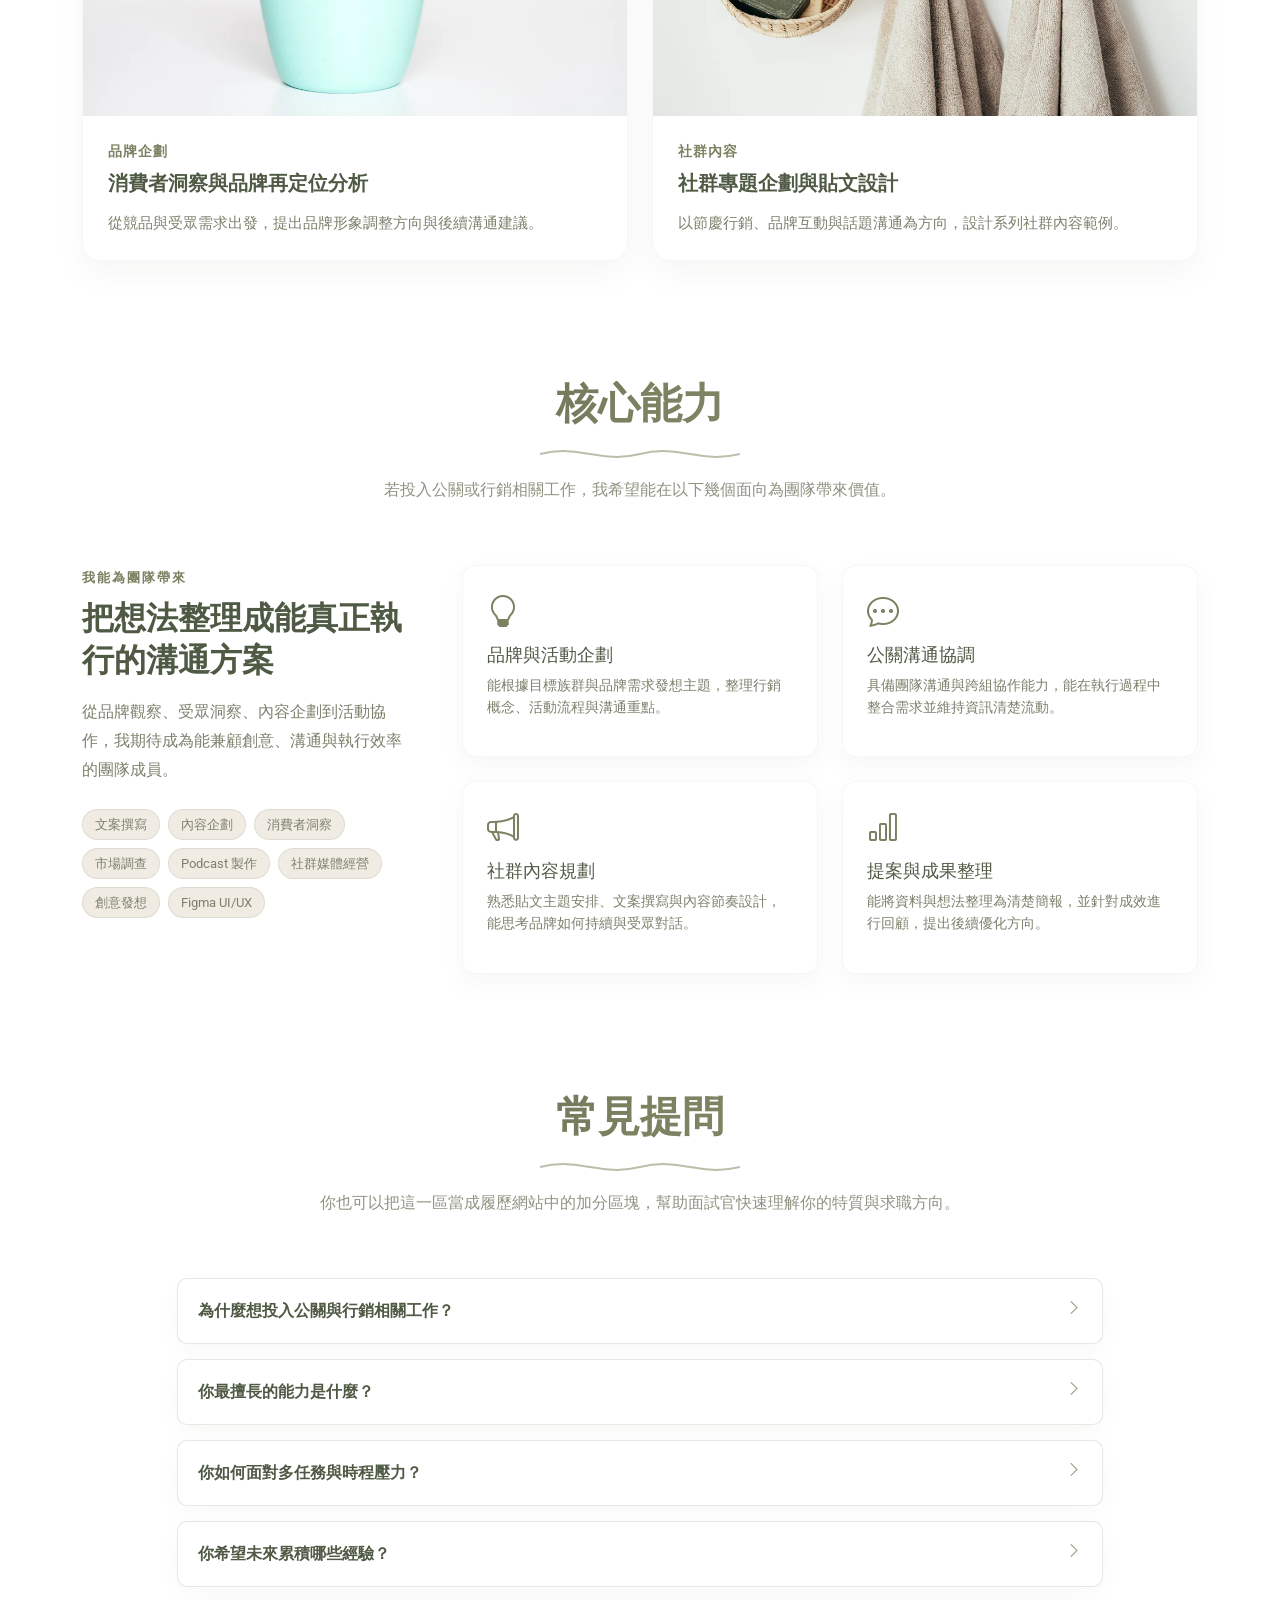
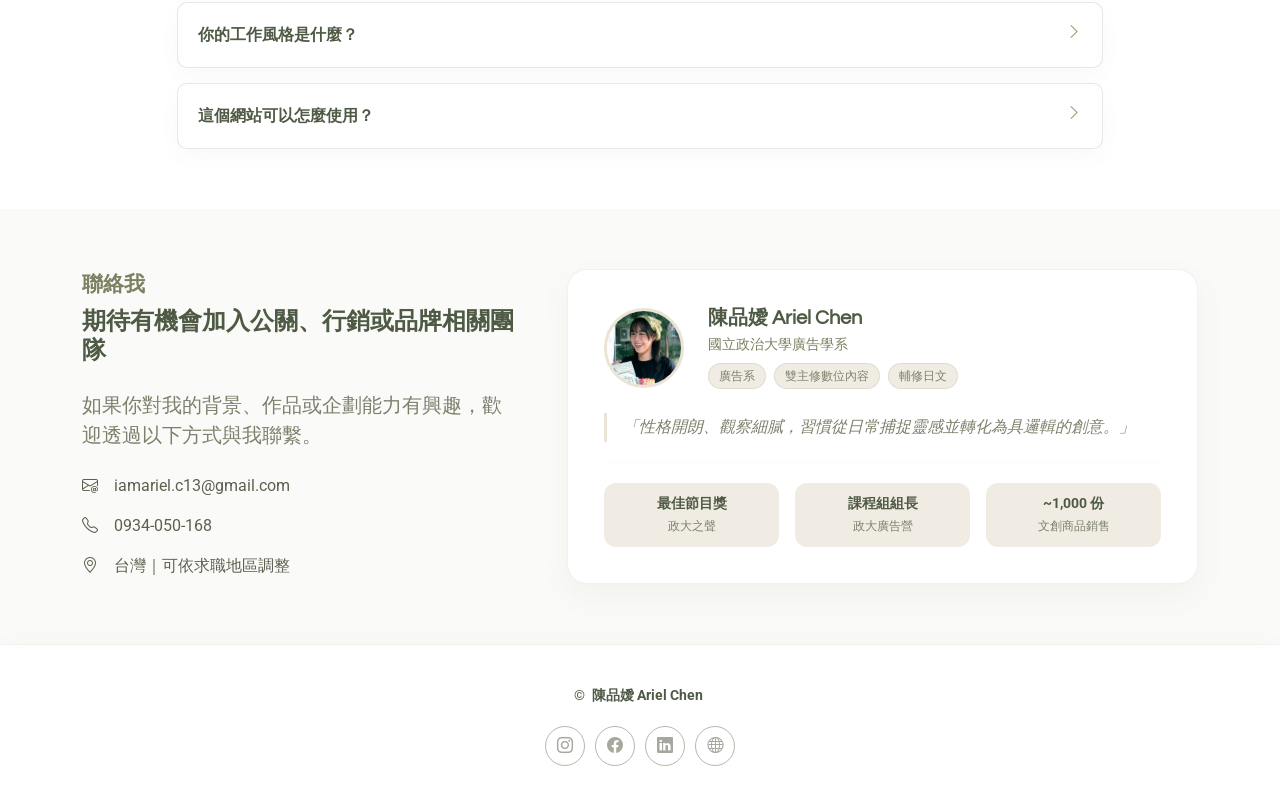
==== commit 76547a7b: "Update index.html" ====
--- a/index.html
+++ b/index.html
@@ -3,7 +3,7 @@
   <head>
     <meta charset="utf-8" />
     <meta content="width=device-width, initial-scale=1.0" name="viewport" />
-    <title>陳品嬡 Ariel Chen｜廣告系學生個人履歷與作品集</title>
+    <title>陳品嬡 Ariel Chen｜個人履歷與作品集</title>
     <meta
       name="description"
       content="以廣告系背景學生為主角的個人履歷與作品集網站，適合投遞公關、行銷、品牌、社群相關職缺。"
@@ -70,10 +70,20 @@
         </nav>
 
         <div class="header-social-links">
-          <a href="#" class="instagram"><i class="bi bi-instagram"></i></a>
-          <a href="#" class="facebook"><i class="bi bi-facebook"></i></a>
-          <a href="#" class="linkedin"><i class="bi bi-linkedin"></i></a>
-          <a href="#" class="behance"><i class="bi bi-globe"></i></a>
+          <a href="https://www.instagram.com" class="instagram"
+            ><i class="bi bi-instagram"></i
+          ></a>
+          <a href="https://www.facebook.com" class="facebook"
+            ><i class="bi bi-facebook"></i
+          ></a>
+          <a href="https://www.linkedin.com" class="linkedin"
+            ><i class="bi bi-linkedin"></i
+          ></a>
+          <a
+            href="https://ariel0113.github.io/ariel-portfolio-website/"
+            class="behance"
+            ><i class="bi bi-globe"></i
+          ></a>
         </div>
       </div>
     </header>
@@ -84,7 +94,7 @@
         <div class="container" data-aos="fade-up" data-aos-delay="100">
           <div class="row align-items-center content">
             <div class="col-lg-6" data-aos="fade-up" data-aos-delay="200">
-              <h2>你好，<br />我是陳品嬡 Ariel Chen</h2>
+              <h2>你好，我是<span class="hero-name-mobile"><br /></span>陳品嬡 Ariel Chen</h2>
               <p class="lead">
                 政大廣告系｜雙主修數位內容｜輔修日文｜文案・企劃・社群・Podcast
               </p>
@@ -139,7 +149,7 @@
               ></path>
             </svg>
           </div>
-          <p style="white-space: nowrap">
+          <p>
             性格開朗、觀察細膩，習慣從日常捕捉靈感並轉化為具邏輯的創意，期待在廣告產業創造具有共鳴的作品。
           </p>
         </div>
@@ -1195,7 +1205,7 @@
               <div class="contact-profile-card">
                 <div class="d-flex align-items-center gap-4 mb-4">
                   <img
-                    src="assets/img/profile/profile-square-2.webp"
+                    src="assets/img/profile/profile-1.webp"
                     alt="Ariel Chen"
                     class="contact-profile-img"
                   />
@@ -1255,10 +1265,14 @@
           </p>
         </div>
         <div class="social-links d-flex justify-content-center">
-          <a href=""><i class="bi bi-instagram"></i></a>
-          <a href=""><i class="bi bi-facebook"></i></a>
-          <a href=""><i class="bi bi-linkedin"></i></a>
-          <a href=""><i class="bi bi-globe"></i></a>
+          <a href="https://www.instagram.com/"
+            ><i class="bi bi-instagram"></i
+          ></a>
+          <a href="https://www.facebook.com"><i class="bi bi-facebook"></i></a>
+          <a href="https://www.linkedin.com/"><i class="bi bi-linkedin"></i></a>
+          <a href="https://ariel0113.github.io/ariel-portfolio-website/"
+            ><i class="bi bi-globe"></i
+          ></a>
         </div>
       </div>
     </footer>
--- a/assets/css/main.css
+++ b/assets/css/main.css
@@ -0,0 +1,2226 @@
+/**
+* Template Name: EasyFolio
+* Template URL: https://bootstrapmade.com/easyfolio-bootstrap-portfolio-template/
+* Updated: Feb 21 2025 with Bootstrap v5.3.3
+* Author: BootstrapMade.com
+* License: https://bootstrapmade.com/license/
+*/
+
+/*--------------------------------------------------------------
+# Font & Color Variables
+--------------------------------------------------------------*/
+/* Fonts */
+:root {
+  --default-font:
+    "Roboto", system-ui, -apple-system, "Segoe UI", Roboto, "Helvetica Neue",
+    Arial, "Noto Sans", "Liberation Sans", sans-serif, "Apple Color Emoji",
+    "Segoe UI Emoji", "Segoe UI Symbol", "Noto Color Emoji";
+  --heading-font: "Questrial", sans-serif;
+  --nav-font: "Noto Sans", sans-serif;
+}
+
+/* Global Colors */
+:root {
+  --background-color: #ffffff; /* 白底保留 */
+  --default-color: #5d604e; /* 主要內文：灰綠 */
+  --heading-color: #4f5a45; /* 主標題：深墨綠 */
+  --accent-color: #7b8161; /* 強調色：橄欖綠 */
+  --accent-color-2: #8f9673; /* 次強調色 */
+  --muted-color: #7d816c; /* 次要文字 */
+  --soft-accent: #ebe3d3; /* 淺米色裝飾 */
+  --soft-accent-2: #f0ece4; /* 第二層淺米色裝飾 */
+  --surface-color: #ffffff; /* 卡片維持白色 */
+  --contrast-color: #ffffff;
+}
+
+/* Nav Menu Colors */
+:root {
+  --nav-color: #5b5f4b;
+  --nav-hover-color: #7b8161;
+  --nav-mobile-background-color: #ffffff;
+  --nav-dropdown-background-color: #ffffff;
+  --nav-dropdown-color: #5b5f4b;
+  --nav-dropdown-hover-color: #7b8161;
+}
+
+/* Light Background */
+.light-background {
+  --background-color: #fafaf8;
+  --surface-color: #ffffff;
+}
+
+/* Dark Background */
+.dark-background {
+  --background-color: #5f664f;
+  --default-color: #ffffff;
+  --heading-color: #ffffff;
+  --surface-color: #72785f;
+  --contrast-color: #ffffff;
+}
+
+/* Smooth scroll */
+:root {
+  scroll-behavior: smooth;
+}
+
+/*--------------------------------------------------------------
+# General Styling & Shared Classes
+--------------------------------------------------------------*/
+body {
+  color: var(--default-color);
+  background-color: var(--background-color);
+  font-family: var(--default-font);
+}
+
+a {
+  color: var(--accent-color);
+  text-decoration: none;
+  transition: 0.3s;
+}
+
+a:hover {
+  color: var(--heading-color);
+  text-decoration: none;
+}
+
+h1,
+h2,
+h3,
+h4,
+h5,
+h6 {
+  color: var(--heading-color);
+  font-family: var(--heading-font);
+}
+
+strong {
+  color: var(--heading-color);
+}
+
+/* PHP Email Form Messages */
+.php-email-form .error-message {
+  display: none;
+  background: #c94d4d;
+  color: #ffffff;
+  text-align: left;
+  padding: 15px;
+  margin-bottom: 24px;
+  font-weight: 600;
+}
+
+.php-email-form .sent-message {
+  display: none;
+  color: #ffffff;
+  background: var(--accent-color);
+  text-align: center;
+  padding: 15px;
+  margin-bottom: 24px;
+  font-weight: 600;
+}
+
+.php-email-form .loading {
+  display: none;
+  background: var(--surface-color);
+  text-align: center;
+  padding: 15px;
+  margin-bottom: 24px;
+}
+
+.php-email-form .loading:before {
+  content: "";
+  display: inline-block;
+  border-radius: 50%;
+  width: 24px;
+  height: 24px;
+  margin: 0 10px -6px 0;
+  border: 3px solid var(--accent-color);
+  border-top-color: var(--surface-color);
+  animation: php-email-form-loading 1s linear infinite;
+}
+
+@keyframes php-email-form-loading {
+  0% {
+    transform: rotate(0deg);
+  }
+
+  100% {
+    transform: rotate(360deg);
+  }
+}
+
+/*--------------------------------------------------------------
+# Global Header
+--------------------------------------------------------------*/
+.header {
+  color: var(--default-color);
+  background-color: var(--background-color);
+  padding: 20px 0;
+  transition: all 0.5s;
+  z-index: 997;
+}
+
+.header .header-container {
+  background: rgba(255, 255, 255, 0.92);
+  backdrop-filter: blur(8px);
+  border-radius: 50px;
+  padding: 5px 25px;
+  box-shadow: 0px 4px 20px rgba(95, 102, 79, 0.08);
+  border: 1px solid rgba(123, 129, 97, 0.08);
+}
+
+.header .logo {
+  line-height: 1;
+}
+
+.header .logo img {
+  max-height: 36px;
+  margin-right: 8px;
+}
+
+.header .logo h1 {
+  font-size: 24px;
+  margin: 0;
+  padding-left: 5px;
+  font-weight: 600;
+  color: var(--heading-color);
+  letter-spacing: 0.5px;
+}
+
+.header .header-social-links {
+  padding-right: 15px;
+}
+
+.header .header-social-links a {
+  color: color-mix(in srgb, var(--default-color), transparent 35%);
+  padding-left: 6px;
+  display: inline-block;
+  transition: 0.3s;
+  font-size: 16px;
+}
+
+.header .header-social-links a:hover {
+  color: var(--accent-color);
+}
+
+.header .header-social-links a i {
+  line-height: 0px;
+}
+
+@media (max-width: 1200px) {
+  .header {
+    padding-top: 10px;
+  }
+
+  .header .header-container {
+    margin-left: 10px;
+    margin-right: 10px;
+    padding: 10px 5px 10px 15px;
+  }
+
+  .header .logo {
+    order: 1;
+  }
+
+  .header .header-social-links {
+    order: 2;
+  }
+
+  .header .navmenu {
+    order: 3;
+  }
+}
+
+/*--------------------------------------------------------------
+# Navigation Menu
+--------------------------------------------------------------*/
+/* Desktop */
+@media (min-width: 1200px) {
+  .navmenu {
+    padding: 0;
+  }
+
+  .navmenu ul {
+    margin: 0;
+    padding: 0;
+    display: flex;
+    list-style: none;
+    align-items: center;
+  }
+
+  .navmenu li {
+    position: relative;
+  }
+
+  .navmenu a,
+  .navmenu a:focus {
+    color: var(--nav-color);
+    padding: 18px 15px;
+    font-size: 16px;
+    font-family: var(--nav-font);
+    font-weight: 500;
+    display: flex;
+    align-items: center;
+    justify-content: space-between;
+    white-space: nowrap;
+    transition: 0.3s;
+  }
+
+  .navmenu a i,
+  .navmenu a:focus i {
+    font-size: 12px;
+    line-height: 0;
+    margin-left: 5px;
+    transition: 0.3s;
+  }
+
+  .navmenu li:last-child a {
+    padding-right: 0;
+  }
+
+  .navmenu li:hover > a,
+  .navmenu .active,
+  .navmenu .active:focus {
+    color: var(--nav-hover-color);
+  }
+
+  .navmenu .dropdown ul {
+    margin: 0;
+    padding: 10px 0;
+    background: var(--nav-dropdown-background-color);
+    display: block;
+    position: absolute;
+    visibility: hidden;
+    left: 14px;
+    top: 130%;
+    opacity: 0;
+    transition: 0.3s;
+    border-radius: 10px;
+    z-index: 99;
+    box-shadow: 0px 10px 30px rgba(95, 102, 79, 0.1);
+    border: 1px solid rgba(123, 129, 97, 0.08);
+  }
+
+  .navmenu .dropdown ul li {
+    min-width: 200px;
+  }
+
+  .navmenu .dropdown ul a {
+    padding: 10px 20px;
+    font-size: 15px;
+    text-transform: none;
+    color: var(--nav-dropdown-color);
+  }
+
+  .navmenu .dropdown ul a i {
+    font-size: 12px;
+  }
+
+  .navmenu .dropdown ul a:hover,
+  .navmenu .dropdown ul .active:hover,
+  .navmenu .dropdown ul li:hover > a {
+    color: var(--nav-dropdown-hover-color);
+  }
+
+  .navmenu .dropdown:hover > ul {
+    opacity: 1;
+    top: 100%;
+    visibility: visible;
+  }
+
+  .navmenu .dropdown .dropdown ul {
+    top: 0;
+    left: -90%;
+    visibility: hidden;
+  }
+
+  .navmenu .dropdown .dropdown:hover > ul {
+    opacity: 1;
+    top: 0;
+    left: -100%;
+    visibility: visible;
+  }
+}
+
+/* Mobile */
+@media (max-width: 1199px) {
+  .mobile-nav-toggle {
+    color: var(--nav-color);
+    font-size: 28px;
+    line-height: 0;
+    margin-right: 10px;
+    cursor: pointer;
+    transition: color 0.3s;
+  }
+
+  .navmenu {
+    padding: 0;
+    z-index: 9997;
+  }
+
+  .navmenu ul {
+    display: none;
+    list-style: none;
+    position: absolute;
+    inset: 60px 20px 20px 20px;
+    padding: 10px 0;
+    margin: 0;
+    border-radius: 12px;
+    background-color: var(--nav-mobile-background-color);
+    overflow-y: auto;
+    transition: 0.3s;
+    z-index: 9998;
+    box-shadow: 0px 0px 30px rgba(95, 102, 79, 0.12);
+  }
+
+  .navmenu a,
+  .navmenu a:focus {
+    color: var(--nav-dropdown-color);
+    padding: 10px 20px;
+    font-family: var(--nav-font);
+    font-size: 17px;
+    font-weight: 500;
+    display: flex;
+    align-items: center;
+    justify-content: space-between;
+    white-space: nowrap;
+    transition: 0.3s;
+  }
+
+  .navmenu a i,
+  .navmenu a:focus i {
+    font-size: 12px;
+    line-height: 0;
+    margin-left: 5px;
+    width: 30px;
+    height: 30px;
+    display: flex;
+    align-items: center;
+    justify-content: center;
+    border-radius: 50%;
+    transition: 0.3s;
+    background-color: color-mix(in srgb, var(--accent-color), transparent 88%);
+  }
+
+  .navmenu a i:hover,
+  .navmenu a:focus i:hover {
+    background-color: var(--accent-color);
+    color: var(--contrast-color);
+  }
+
+  .navmenu a:hover,
+  .navmenu .active,
+  .navmenu .active:focus {
+    color: var(--nav-dropdown-hover-color);
+  }
+
+  .navmenu .active i,
+  .navmenu .active:focus i {
+    background-color: var(--accent-color);
+    color: var(--contrast-color);
+    transform: rotate(180deg);
+  }
+
+  .navmenu .dropdown ul {
+    position: static;
+    display: none;
+    z-index: 99;
+    padding: 10px 0;
+    margin: 10px 20px;
+    background-color: var(--nav-dropdown-background-color);
+    border: 1px solid color-mix(in srgb, var(--default-color), transparent 88%);
+    box-shadow: none;
+    transition: all 0.5s ease-in-out;
+  }
+
+  .navmenu .dropdown ul ul {
+    background-color: rgba(123, 129, 97, 0.05);
+  }
+
+  .navmenu .dropdown > .dropdown-active {
+    display: block;
+    background-color: rgba(123, 129, 97, 0.04);
+  }
+
+  .mobile-nav-active {
+    overflow: hidden;
+  }
+
+  .mobile-nav-active .mobile-nav-toggle {
+    color: #fff;
+    position: absolute;
+    font-size: 32px;
+    top: 15px;
+    right: 15px;
+    margin-right: 0;
+    z-index: 9999;
+  }
+
+  .mobile-nav-active .navmenu {
+    position: fixed;
+    overflow: hidden;
+    inset: 0;
+    background: rgba(79, 90, 69, 0.45);
+    transition: 0.3s;
+  }
+
+  .mobile-nav-active .navmenu > ul {
+    display: block;
+  }
+}
+
+/*--------------------------------------------------------------
+# Global Footer
+--------------------------------------------------------------*/
+.footer {
+  color: var(--default-color);
+  background-color: #ffffff;
+  font-size: 14px;
+  padding: 40px 0;
+  position: relative;
+  box-shadow: 0 5px 25px rgba(95, 102, 79, 0.04);
+  border-top: 1px solid rgba(123, 129, 97, 0.1);
+}
+
+.footer .copyright p {
+  margin-bottom: 0;
+}
+
+.footer .social-links {
+  margin-top: 20px;
+}
+
+.footer .social-links a {
+  display: flex;
+  align-items: center;
+  justify-content: center;
+  width: 40px;
+  height: 40px;
+  border-radius: 50%;
+  border: 1px solid color-mix(in srgb, var(--default-color), transparent 55%);
+  font-size: 16px;
+  color: color-mix(in srgb, var(--default-color), transparent 45%);
+  margin: 0 5px;
+  transition: 0.3s;
+}
+
+.footer .social-links a:hover {
+  color: var(--accent-color);
+  border-color: var(--accent-color);
+  background-color: color-mix(in srgb, var(--soft-accent), white 30%);
+}
+
+.footer .credits {
+  margin-top: 10px;
+  font-size: 13px;
+  text-align: center;
+  color: var(--muted-color);
+}
+
+/*--------------------------------------------------------------
+# Scroll Top Button
+--------------------------------------------------------------*/
+.scroll-top {
+  position: fixed;
+  visibility: hidden;
+  opacity: 0;
+  right: 15px;
+  bottom: -15px;
+  z-index: 99999;
+  background-color: var(--accent-color);
+  width: 44px;
+  height: 44px;
+  border-radius: 50px;
+  transition: all 0.4s;
+  box-shadow: 0 8px 20px rgba(123, 129, 97, 0.22);
+}
+
+.scroll-top i {
+  font-size: 24px;
+  color: var(--contrast-color);
+  line-height: 0;
+}
+
+.scroll-top:hover {
+  background-color: var(--heading-color);
+  color: var(--contrast-color);
+}
+
+.scroll-top.active {
+  visibility: visible;
+  opacity: 1;
+  bottom: 15px;
+}
+
+/*--------------------------------------------------------------
+# Disable aos animation delay on mobile devices
+--------------------------------------------------------------*/
+@media screen and (max-width: 768px) {
+  [data-aos-delay] {
+    transition-delay: 0 !important;
+  }
+}
+
+/*--------------------------------------------------------------
+# Global Page Titles & Breadcrumbs
+--------------------------------------------------------------*/
+.page-title {
+  text-align: center;
+  padding: 20px 0;
+}
+
+.page-title .breadcrumbs {
+  margin-bottom: 1.5rem;
+}
+
+.page-title .breadcrumbs .breadcrumb {
+  justify-content: center;
+  margin: 0;
+  padding: 0;
+  background: none;
+}
+
+.page-title .breadcrumbs .breadcrumb .breadcrumb-item {
+  font-size: 0.9rem;
+  color: color-mix(in srgb, var(--default-color), transparent 30%);
+}
+
+.page-title .breadcrumbs .breadcrumb .breadcrumb-item.active {
+  color: var(--accent-color);
+}
+
+.page-title .breadcrumbs .breadcrumb .breadcrumb-item a {
+  color: inherit;
+  text-decoration: none;
+  transition: color 0.3s ease;
+}
+
+.page-title .breadcrumbs .breadcrumb .breadcrumb-item a:hover {
+  color: var(--accent-color);
+}
+
+.page-title .breadcrumbs .breadcrumb .breadcrumb-item a i {
+  font-size: 0.9rem;
+  margin-right: 0.2rem;
+}
+
+.page-title
+  .breadcrumbs
+  .breadcrumb
+  .breadcrumb-item
+  + .breadcrumb-item::before {
+  color: color-mix(in srgb, var(--default-color), transparent 50%);
+}
+
+.page-title .title-wrapper {
+  max-width: 800px;
+  margin: 0 auto;
+  padding: 1rem 0;
+}
+
+.page-title .title-wrapper h1 {
+  font-size: 2.5rem;
+  margin-bottom: 1rem;
+  font-weight: 700;
+  color: var(--heading-color);
+}
+
+.page-title .title-wrapper p {
+  font-size: 1.1rem;
+  color: color-mix(in srgb, var(--default-color), transparent 20%);
+  margin: 0;
+  line-height: 1.6;
+}
+
+@media (max-width: 768px) {
+  .page-title .title-wrapper h1 {
+    font-size: 2rem;
+  }
+
+  .page-title .title-wrapper p {
+    font-size: 1rem;
+  }
+}
+
+@media (max-width: 576px) {
+  .page-title .title-wrapper h1 {
+    font-size: 1.75rem;
+  }
+}
+
+/*--------------------------------------------------------------
+# Global Sections
+--------------------------------------------------------------*/
+section,
+.section {
+  color: var(--default-color);
+  background-color: var(--background-color);
+  padding: 60px 0;
+  scroll-margin-top: 90px;
+  overflow: clip;
+}
+
+@media (max-width: 1199px) {
+  section,
+  .section {
+    scroll-margin-top: 66px;
+  }
+}
+
+/*--------------------------------------------------------------
+# Global Section Titles
+--------------------------------------------------------------*/
+.section-title {
+  text-align: center;
+  padding-bottom: 60px;
+  position: relative;
+}
+
+.section-title h2 {
+  font-size: 42px;
+  font-weight: 700;
+  margin-bottom: 10px;
+  background: linear-gradient(120deg, #4f5a45, #7b8161, #8f9673);
+  -webkit-background-clip: text;
+  -webkit-text-fill-color: transparent;
+  background-clip: text;
+  position: relative;
+}
+
+.section-title .title-shape {
+  width: 200px;
+  height: 20px;
+  margin: 0 auto;
+  color: var(--accent-color-2);
+  opacity: 0.6;
+}
+
+.section-title .title-shape svg {
+  width: 100%;
+  height: 100%;
+}
+
+.section-title p {
+  margin: 15px auto 0;
+  font-size: 16px;
+  max-width: 700px;
+  color: color-mix(in srgb, var(--muted-color), transparent 15%);
+  line-height: 1.8;
+}
+
+@media (max-width: 768px) {
+  .section-title h2 {
+    font-size: 32px;
+  }
+
+  .section-title .subtitle-wrapper .subtitle {
+    font-size: 13px;
+  }
+}
+
+/*--------------------------------------------------------------
+# Hero Section
+--------------------------------------------------------------*/
+.hero {
+  padding: 80px 0;
+  position: relative;
+  overflow: hidden;
+}
+
+.hero .content h2 {
+  font-size: 3.5rem;
+  font-weight: 700;
+  line-height: 1.2;
+  margin-bottom: 1.5rem;
+  color: var(--heading-color);
+}
+
+@media (max-width: 991px) {
+  .hero .content h2 {
+    font-size: 2.5rem;
+  }
+}
+
+.hero .content .lead {
+  font-size: 1.25rem;
+  margin-bottom: 2rem;
+  color: var(--muted-color);
+}
+
+.hero .cta-buttons {
+  display: flex;
+  gap: 1rem;
+  margin-bottom: 3rem;
+}
+
+@media (max-width: 576px) {
+  .hero .cta-buttons {
+    flex-direction: column;
+  }
+}
+
+.hero .cta-buttons .btn {
+  padding: 0.8rem 2rem;
+  font-size: 1rem;
+  font-weight: 500;
+  border-radius: 50px;
+  transition: all 0.3s ease;
+}
+
+.hero .cta-buttons .btn.btn-primary {
+  background-color: var(--accent-color);
+  border-color: var(--accent-color);
+  color: var(--contrast-color);
+  box-shadow: 0 10px 25px rgba(123, 129, 97, 0.22);
+}
+
+.hero .cta-buttons .btn.btn-primary:hover {
+  background-color: var(--heading-color);
+  border-color: var(--heading-color);
+  transform: translateY(-2px);
+}
+
+.hero .cta-buttons .btn.btn-outline {
+  border: 2px solid color-mix(in srgb, var(--accent-color), transparent 60%);
+  color: var(--accent-color);
+  background: transparent;
+}
+
+.hero .cta-buttons .btn.btn-outline:hover {
+  background-color: var(--soft-accent);
+  border-color: var(--accent-color);
+  color: var(--heading-color);
+  transform: translateY(-2px);
+}
+
+.hero .hero-stats {
+  display: flex;
+  gap: 3rem;
+  margin-top: 2rem;
+}
+
+@media (max-width: 576px) {
+  .hero .hero-stats {
+    flex-direction: column;
+    gap: 1.5rem;
+  }
+}
+
+.hero .hero-stats .stat-item:nth-child(1) .stat-number {
+  color: var(--heading-color);
+}
+
+.hero .hero-stats .stat-item:nth-child(2) .stat-number {
+  color: var(--accent-color);
+}
+
+.hero .hero-stats .stat-item:nth-child(3) .stat-number {
+  color: var(--accent-color-2);
+}
+
+.hero .hero-stats .stat-item .stat-number {
+  display: block;
+  font-size: 2.5rem;
+  font-weight: 700;
+  line-height: 1;
+}
+
+.hero .hero-stats .stat-item .stat-label {
+  font-size: 0.9rem;
+  color: color-mix(in srgb, var(--muted-color), transparent 18%);
+  margin-top: 0.5rem;
+  display: block;
+}
+
+.hero .hero-image {
+  position: relative;
+  padding: 2rem;
+}
+
+.hero .hero-image img {
+  position: relative;
+  z-index: 2;
+  border-radius: 24px;
+  box-shadow: 0 20px 50px rgba(95, 102, 79, 0.1);
+}
+
+.hero .hero-image .shape-1,
+.hero .hero-image .shape-2 {
+  position: absolute;
+  border-radius: 30% 70% 70% 30%/30% 30% 70% 70%;
+  z-index: 1;
+}
+
+.hero .hero-image .shape-1 {
+  width: 300px;
+  height: 300px;
+  background-color: color-mix(in srgb, var(--soft-accent-2), transparent 28%);
+  top: -20px;
+  right: -20px;
+  animation: morphShape 15s linear infinite;
+}
+
+.hero .hero-image .shape-2 {
+  width: 200px;
+  height: 200px;
+  background-color: color-mix(in srgb, var(--accent-color-2), transparent 88%);
+  bottom: -20px;
+  left: -20px;
+  animation: morphShape 20s linear infinite reverse;
+}
+
+@media (max-width: 991px) {
+  .hero {
+    text-align: center;
+    padding: 60px 0;
+  }
+
+  .hero .cta-buttons {
+    justify-content: center;
+  }
+
+  .hero .hero-stats {
+    justify-content: center;
+  }
+
+  .hero .hero-image {
+    margin-top: 3rem;
+  }
+}
+
+@keyframes morphShape {
+  0% {
+    border-radius: 30% 70% 70% 30%/30% 30% 70% 70%;
+  }
+
+  25% {
+    border-radius: 58% 42% 75% 25%/76% 46% 54% 24%;
+  }
+
+  50% {
+    border-radius: 50% 50% 33% 67%/55% 27% 73% 45%;
+  }
+
+  75% {
+    border-radius: 33% 67% 58% 42%/63% 68% 32% 37%;
+  }
+
+  100% {
+    border-radius: 30% 70% 70% 30%/30% 30% 70% 70%;
+  }
+}
+
+/*--------------------------------------------------------------
+# About Section
+--------------------------------------------------------------*/
+.about .about-image {
+  position: relative;
+}
+
+.about .about-image img {
+  box-shadow: 0 20px 45px rgba(95, 102, 79, 0.08);
+}
+
+.about .about-content {
+  padding-left: 2rem;
+  padding-top: 0;
+  margin-top: 0;
+}
+
+.about .about-image img {
+  display: block;
+}
+
+@media (max-width: 991.98px) {
+  .about .about-content {
+    padding-left: 0;
+    margin-top: 3rem;
+  }
+}
+
+.about .about-content .subtitle {
+  font-size: 0.875rem;
+  font-weight: 700;
+  letter-spacing: 2px;
+  color: var(--accent-color);
+  margin-bottom: 1rem;
+  display: block;
+  text-transform: uppercase;
+}
+
+.about .about-content h2 {
+  font-size: 2rem;
+  font-weight: 700;
+  margin-bottom: 1.5rem;
+  color: var(--heading-color);
+}
+
+.about .about-content .lead {
+  font-size: 1.1rem;
+  color: var(--muted-color);
+}
+
+.about .personal-info {
+  margin-top: 2rem;
+  padding: 2rem;
+  background-color: var(--surface-color);
+  border-radius: 1rem;
+  box-shadow: 0 15px 35px rgba(95, 102, 79, 0.06);
+  border: 1px solid rgba(123, 129, 97, 0.08);
+}
+
+.about .personal-info .info-item {
+  display: flex;
+  flex-direction: column;
+  gap: 0.5rem;
+}
+
+.about .personal-info .info-item .label {
+  font-size: 0.875rem;
+  color: color-mix(in srgb, var(--muted-color), transparent 18%);
+}
+
+.about .personal-info .info-item .value {
+  font-weight: 600;
+  color: var(--heading-color);
+}
+
+.about .signature {
+  display: flex;
+  align-items: center;
+  gap: 1.5rem;
+}
+
+.about .signature .signature-image {
+  max-width: 150px;
+}
+
+.about .signature .signature-info h4 {
+  font-size: 1.25rem;
+  margin-bottom: 0.25rem;
+  color: var(--heading-color);
+}
+
+.about .signature .signature-info p {
+  font-size: 0.875rem;
+  color: var(--muted-color);
+  margin: 0;
+}
+
+/*--------------------------------------------------------------
+# Skills Section
+--------------------------------------------------------------*/
+.skills .skill-box .progress {
+  background-color: #f5f5ef;
+  border-radius: 50px;
+  height: 8px;
+  margin-top: 5px;
+  overflow: hidden;
+}
+
+.skills .skill-box h3 {
+  font-size: 1.2rem;
+  margin-bottom: 1rem;
+  font-weight: 600;
+}
+
+.skills .skill-box p {
+  font-size: 0.9rem;
+  margin-bottom: 0.8rem;
+  color: var(--muted-color);
+}
+
+.skills .skill-box h3 {
+  color: var(--heading-color);
+}
+
+.skills .skill-box .progress {
+  background-color: var(--soft-accent-2);
+  border-radius: 50px;
+  height: 8px;
+  margin-top: 5px;
+  overflow: hidden;
+}
+
+.skills .skill-box .progress .progress-bar {
+  background: linear-gradient(
+    90deg,
+    var(--accent-color),
+    var(--accent-color-2)
+  );
+  height: 100%;
+  position: relative;
+  border-radius: 50px;
+  transition: 0.9s;
+  width: 1px;
+}
+
+/*--------------------------------------------------------------
+# Resume Section
+--------------------------------------------------------------*/
+.resume .resume-wrapper .resume-block {
+  margin-bottom: 3rem;
+}
+
+.resume .resume-wrapper .resume-block:last-child {
+  margin-bottom: 0;
+}
+
+.resume .resume-wrapper .resume-block h2 {
+  font-size: 2rem;
+  margin-bottom: 0.8rem;
+  font-weight: 700;
+  color: var(--heading-color);
+}
+
+.resume .resume-wrapper .resume-block .lead {
+  color: var(--muted-color);
+  margin-bottom: 3rem;
+}
+
+.resume .resume-wrapper .timeline {
+  position: relative;
+}
+
+.resume .resume-wrapper .timeline::before {
+  content: "";
+  position: absolute;
+  left: 20%;
+  top: 0;
+  height: 100%;
+  width: 2px;
+  background-color: color-mix(in srgb, var(--accent-color), transparent 78%);
+}
+
+.resume .resume-wrapper .timeline .timeline-item {
+  display: flex;
+  align-items: flex-start;
+  margin-bottom: 2.5rem;
+  position: relative;
+}
+
+.resume .resume-wrapper .timeline .timeline-item:last-child {
+  margin-bottom: 0;
+}
+
+.resume .resume-wrapper .timeline .timeline-item .timeline-left {
+  width: 20%;
+  padding-right: 3rem;
+}
+
+.resume .resume-wrapper .timeline .timeline-item .timeline-left .company {
+  color: var(--heading-color);
+  font-weight: 600;
+  font-size: 1.1rem;
+  margin-bottom: 0.25rem;
+}
+
+.resume .resume-wrapper .timeline .timeline-item .timeline-left .period {
+  color: var(--accent-color);
+  font-size: 0.9rem;
+}
+
+.resume .resume-wrapper .timeline .timeline-item .timeline-dot {
+  position: absolute;
+  left: calc(20% + 1px);
+  transform: translateX(-50%);
+  width: 1rem;
+  height: 1rem;
+  background: linear-gradient(
+    135deg,
+    var(--accent-color),
+    var(--accent-color-2)
+  );
+  border-radius: 50%;
+  box-shadow: 0 0 0 6px color-mix(in srgb, var(--soft-accent), white 35%);
+}
+
+.resume .resume-wrapper .timeline .timeline-item .timeline-right {
+  width: 70%;
+  padding-left: 3rem;
+  margin-top: -4px;
+}
+
+.resume .resume-wrapper .timeline .timeline-item .timeline-right .position {
+  color: var(--heading-color);
+  font-size: 1.2rem;
+  margin-bottom: 0.6rem;
+  font-weight: 600;
+}
+
+.resume .resume-wrapper .timeline .timeline-item .timeline-right .description {
+  color: var(--muted-color);
+}
+
+.resume .resume-wrapper .timeline .timeline-item .timeline-right ul {
+  padding-left: 15px;
+}
+
+.resume .resume-wrapper .timeline .timeline-item .timeline-right ul li {
+  padding-bottom: 12px;
+  color: var(--default-color);
+}
+
+@media (max-width: 992px) {
+  .resume .resume-wrapper .resume-block h2 {
+    font-size: 2rem;
+  }
+
+  .resume .resume-wrapper .timeline::before {
+    left: 1rem;
+  }
+
+  .resume .resume-wrapper .timeline .timeline-item {
+    flex-direction: column;
+    margin-bottom: 20px;
+  }
+
+  .resume .resume-wrapper .timeline .timeline-item .timeline-left {
+    width: 100%;
+    text-align: left;
+    padding-right: 0;
+    padding-left: 2.5rem;
+    margin-bottom: 1.6rem;
+    margin-top: -4px;
+  }
+
+  .resume .resume-wrapper .timeline .timeline-item .timeline-dot {
+    left: calc(1rem + 1px);
+  }
+
+  .resume .resume-wrapper .timeline .timeline-item .timeline-right {
+    width: 100%;
+    padding-left: 2.5rem;
+  }
+}
+
+/*--------------------------------------------------------------
+# Portfolio Section
+--------------------------------------------------------------*/
+.portfolio .portfolio-filters-container {
+  margin-bottom: 40px;
+}
+
+.portfolio .portfolio-filters {
+  display: flex;
+  justify-content: center;
+  gap: 15px;
+  flex-wrap: wrap;
+  padding: 0;
+  margin: 0;
+  list-style: none;
+}
+
+.portfolio .portfolio-filters li {
+  font-size: 15px;
+  font-weight: 500;
+  padding: 8px 20px;
+  cursor: pointer;
+  border-radius: 30px;
+  background-color: #ffffff;
+  color: var(--default-color);
+  transition: all 0.3s ease-in-out;
+  border: 1px solid rgba(123, 129, 97, 0.1);
+}
+
+.portfolio .portfolio-filters li:hover {
+  background-color: var(--soft-accent);
+  color: var(--heading-color);
+  transform: translateY(-2px);
+}
+
+.portfolio .portfolio-filters li.filter-active {
+  background-color: var(--accent-color);
+  color: var(--contrast-color);
+}
+
+.portfolio .portfolio-card {
+  background-color: var(--surface-color);
+  border-radius: 18px;
+  overflow: hidden;
+  box-shadow: 0 12px 30px rgba(95, 102, 79, 0.06);
+  transition: all 0.3s ease-in-out;
+  border: 1px solid rgba(123, 129, 97, 0.06);
+}
+
+.portfolio .portfolio-card:hover {
+  transform: translateY(-10px);
+  box-shadow: 0 20px 40px rgba(95, 102, 79, 0.1);
+}
+
+.portfolio .portfolio-card:hover .portfolio-overlay {
+  opacity: 1;
+  visibility: visible;
+}
+
+.portfolio .portfolio-card:hover .portfolio-overlay .portfolio-actions {
+  transform: translateY(0);
+}
+
+.portfolio .portfolio-card .portfolio-image {
+  position: relative;
+  overflow: hidden;
+  aspect-ratio: 16/10;
+}
+
+.portfolio .portfolio-card .portfolio-image img {
+  width: 100%;
+  height: 100%;
+  object-fit: cover;
+  transition: transform 0.6s ease-in-out;
+}
+
+.portfolio .portfolio-card:hover .portfolio-image img {
+  transform: scale(1.06);
+}
+
+.portfolio .portfolio-card .portfolio-overlay {
+  position: absolute;
+  top: 0;
+  left: 0;
+  width: 100%;
+  height: 100%;
+  background: linear-gradient(to top, rgba(180, 160, 130, 0.82), transparent);
+  opacity: 0;
+  visibility: hidden;
+  transition: all 0.4s ease-in-out;
+  display: flex;
+  align-items: flex-end;
+  padding: 20px;
+}
+
+.portfolio .portfolio-card .portfolio-overlay .portfolio-actions {
+  transform: translateY(20px);
+  transition: all 0.4s ease-in-out;
+  display: flex;
+  gap: 15px;
+}
+
+.portfolio .portfolio-card .portfolio-overlay .portfolio-actions a {
+  width: 45px;
+  height: 45px;
+  background-color: var(--surface-color);
+  border-radius: 50%;
+  display: flex;
+  align-items: center;
+  justify-content: center;
+  color: var(--accent-color);
+  font-size: 20px;
+  transition: all 0.3s ease;
+}
+
+.portfolio .portfolio-card .portfolio-overlay .portfolio-actions a:hover {
+  background-color: var(--accent-color);
+  color: var(--contrast-color);
+  transform: scale(1.1);
+}
+
+.portfolio .portfolio-card .portfolio-content {
+  padding: 25px;
+}
+
+.portfolio .portfolio-card .portfolio-content .category {
+  font-size: 14px;
+  color: var(--accent-color);
+  text-transform: uppercase;
+  letter-spacing: 1px;
+  font-weight: 700;
+  display: block;
+  margin-bottom: 10px;
+}
+
+.portfolio .portfolio-card .portfolio-content h3 {
+  font-size: 20px;
+  margin: 0 0 15px;
+  font-weight: 600;
+  color: var(--heading-color);
+  transition: color 0.3s ease;
+}
+
+.portfolio .portfolio-card .portfolio-content h3:hover {
+  color: var(--accent-color);
+}
+
+.portfolio .portfolio-card .portfolio-content p {
+  font-size: 15px;
+  color: var(--muted-color);
+  margin: 0;
+  line-height: 1.6;
+}
+
+@media (max-width: 768px) {
+  .portfolio .portfolio-filters li {
+    font-size: 14px;
+    padding: 6px 15px;
+  }
+
+  .portfolio .portfolio-card .portfolio-content {
+    padding: 20px;
+  }
+
+  .portfolio .portfolio-card .portfolio-content h3 {
+    font-size: 18px;
+  }
+
+  .portfolio .portfolio-card .portfolio-content p {
+    font-size: 14px;
+  }
+}
+
+/*--------------------------------------------------------------
+# Testimonials Section
+--------------------------------------------------------------*/
+.testimonials .testimonials-slider {
+  width: 100%;
+  position: relative;
+  padding-bottom: 60px;
+}
+
+.testimonials .swiper-wrapper {
+  height: auto;
+}
+
+.testimonials .testimonial-item {
+  background-color: var(--surface-color);
+  padding: 40px;
+  border-radius: 20px;
+  box-shadow: 0 12px 30px rgba(95, 102, 79, 0.05);
+  border: 1px solid rgba(123, 129, 97, 0.06);
+}
+
+@media (max-width: 575px) {
+  .testimonials .testimonial-item {
+    padding: 20px;
+  }
+}
+
+.testimonials .testimonial-item h2 {
+  font-size: 24px;
+  font-weight: 600;
+  margin-bottom: 20px;
+  color: var(--heading-color);
+}
+
+.testimonials .testimonial-item p {
+  font-size: 16px;
+  line-height: 1.8;
+  margin-bottom: 30px;
+  font-style: italic;
+  color: var(--muted-color);
+}
+
+.testimonials .testimonial-item .profile {
+  gap: 15px;
+}
+
+.testimonials .testimonial-item .profile .profile-img {
+  width: 60px;
+  height: 60px;
+  border-radius: 50%;
+  object-fit: cover;
+}
+
+.testimonials .testimonial-item .profile .profile-info h3 {
+  font-size: 18px;
+  margin: 0;
+  font-weight: 600;
+  color: var(--heading-color);
+}
+
+.testimonials .testimonial-item .profile .profile-info span {
+  font-size: 14px;
+  color: var(--accent-color-2);
+}
+
+.testimonials .testimonial-item .featured-img-wrapper {
+  min-height: 400px;
+  position: relative;
+  overflow: hidden;
+  border-radius: 16px;
+}
+
+.testimonials .testimonial-item .featured-img {
+  width: 100%;
+  height: 100%;
+  object-fit: cover;
+  position: absolute;
+  top: 0;
+  left: 0;
+}
+
+.testimonials .swiper-navigation {
+  position: absolute;
+  bottom: 0;
+  gap: 10px;
+}
+
+.testimonials .swiper-button-prev,
+.testimonials .swiper-button-next {
+  position: relative;
+  left: auto;
+  right: auto;
+  top: auto;
+  margin: 0;
+  width: 44px;
+  height: 44px;
+  background-color: var(--surface-color);
+  border-radius: 50%;
+  border: 1px solid color-mix(in srgb, var(--default-color) 14%, transparent);
+  transition: 0.3s;
+}
+
+.testimonials .swiper-button-prev::after,
+.testimonials .swiper-button-next::after {
+  font-size: 20px;
+  color: var(--default-color);
+}
+
+.testimonials .swiper-button-prev:hover,
+.testimonials .swiper-button-next:hover {
+  background-color: var(--accent-color);
+  border-color: var(--accent-color);
+}
+
+.testimonials .swiper-button-prev:hover::after,
+.testimonials .swiper-button-next:hover::after {
+  color: var(--contrast-color);
+}
+
+/*--------------------------------------------------------------
+# Services Section
+--------------------------------------------------------------*/
+.services {
+  padding: 60px 0;
+}
+
+.services .col-lg-4.mb-5 {
+  padding-right: 2.5rem;
+}
+
+.services .servies-title {
+  font-size: 2rem;
+  margin-bottom: 1.5rem;
+  color: var(--heading-color);
+  line-height: 1.3;
+}
+
+.services .services-label {
+  display: inline-block;
+  font-size: 0.8rem;
+  font-weight: 700;
+  letter-spacing: 2px;
+  text-transform: uppercase;
+  color: var(--accent-color);
+  margin-bottom: 0.75rem;
+}
+
+.services .services-tags {
+  display: flex;
+  flex-wrap: wrap;
+  gap: 8px;
+  margin-top: 0.5rem;
+}
+
+.services .services-tags span {
+  font-size: 0.8rem;
+  padding: 5px 12px;
+  border-radius: 50px;
+  background-color: var(--soft-accent-2);
+  color: var(--muted-color);
+  border: 1px solid rgba(123, 129, 97, 0.15);
+}
+
+.services .btn-outline-primary {
+  color: var(--accent-color);
+  border-color: var(--accent-color);
+  padding: 10px 30px;
+  border-radius: 50px;
+  transition: all 0.3s ease;
+}
+
+.services .btn-outline-primary:hover {
+  background-color: var(--soft-accent);
+  color: var(--heading-color);
+  border-color: var(--accent-color);
+}
+
+.services .service-item {
+  background-color: var(--surface-color);
+  padding: 22px 24px;
+  border-radius: 14px;
+  box-shadow: 0 10px 25px rgba(95, 102, 79, 0.05);
+  height: 100%;
+  transition: transform 0.3s ease;
+  border: 1px solid rgba(123, 129, 97, 0.06);
+}
+
+.services .service-item:hover {
+  transform: scale(1.03);
+}
+
+.services .service-item i {
+  font-size: 2rem;
+  color: var(--accent-color);
+  display: inline-block;
+  margin-bottom: 10px;
+}
+
+.services .service-item h3 {
+  font-size: 1.1rem;
+  margin-bottom: 8px;
+}
+
+.services .service-item h3 a {
+  color: var(--heading-color);
+}
+
+.services .service-item h3 a:hover {
+  color: var(--accent-color);
+}
+
+.services .service-item p {
+  font-size: 0.9rem;
+  color: var(--muted-color);
+}
+
+@media (max-width: 991px) {
+  .services h2 {
+    font-size: 2rem;
+  }
+}
+
+/*--------------------------------------------------------------
+# Faq Section
+--------------------------------------------------------------*/
+.faq .faq-container .faq-item {
+  background-color: var(--surface-color);
+  position: relative;
+  padding: 20px;
+  margin-bottom: 15px;
+  border: 1px solid color-mix(in srgb, var(--default-color), transparent 85%);
+  border-radius: 10px;
+  overflow: hidden;
+  box-shadow: 0 8px 20px rgba(95, 102, 79, 0.04);
+}
+
+.faq .faq-container .faq-item:last-child {
+  margin-bottom: 0;
+}
+
+.faq .faq-container .faq-item h3 {
+  font-weight: 600;
+  font-size: 16px;
+  line-height: 24px;
+  margin: 0 30px 0 0;
+  transition: 0.3s;
+  cursor: pointer;
+  display: flex;
+  align-items: center;
+  color: var(--heading-color);
+}
+
+.faq .faq-container .faq-item h3 .num {
+  color: var(--accent-color);
+  padding-right: 5px;
+}
+
+.faq .faq-container .faq-item h3:hover {
+  color: var(--accent-color);
+}
+
+.faq .faq-container .faq-item .faq-content {
+  display: grid;
+  grid-template-rows: 0fr;
+  transition: 0.3s ease-in-out;
+  visibility: hidden;
+  opacity: 0;
+}
+
+.faq .faq-container .faq-item .faq-content p {
+  margin-bottom: 0;
+  overflow: hidden;
+  color: var(--muted-color);
+}
+
+.faq .faq-container .faq-item .faq-toggle {
+  position: absolute;
+  top: 20px;
+  right: 20px;
+  font-size: 16px;
+  line-height: 0;
+  transition: 0.3s;
+  cursor: pointer;
+  color: var(--accent-color-2);
+}
+
+.faq .faq-container .faq-item .faq-toggle:hover {
+  color: var(--accent-color);
+}
+
+.faq .faq-container .faq-active {
+  background-color: #f1f3ec;
+  border-color: rgba(123, 129, 97, 0.18);
+}
+
+.faq .faq-container .faq-active h3 {
+  color: var(--accent-color);
+}
+
+.faq .faq-container .faq-active .faq-content {
+  grid-template-rows: 1fr;
+  visibility: visible;
+  opacity: 1;
+  padding-top: 10px;
+}
+
+.faq .faq-container .faq-active .faq-toggle {
+  transform: rotate(90deg);
+  color: var(--accent-color);
+}
+
+/*--------------------------------------------------------------
+# Contact Section
+--------------------------------------------------------------*/
+.contact .section-category {
+  font-family: var(--heading-font);
+  font-weight: 600;
+  font-size: 0.9rem;
+  text-transform: uppercase;
+  letter-spacing: 1px;
+  color: var(--accent-color);
+  margin-top: 0;
+}
+
+.contact-profile-card {
+  margin-top: 0;
+}
+
+.contact .content h2 {
+  font-weight: 700;
+  line-height: 1.2;
+  color: var(--heading-color);
+}
+
+.contact .content .lead {
+  color: var(--muted-color);
+}
+
+.contact .contact-info-centered .info-item {
+  font-size: 1.1rem;
+  color: var(--default-color);
+}
+
+.contact .contact-info-centered .info-item i {
+  color: var(--accent-color);
+  font-size: 1.4rem;
+}
+
+.contact .contact-info .map-link {
+  color: var(--heading-color);
+  font-weight: 500;
+  font-size: 1.1rem;
+  transition: all 0.3s ease;
+}
+
+.contact .contact-info .map-link i {
+  transition: transform 0.3s ease;
+}
+
+.contact .contact-info .map-link:hover {
+  color: var(--accent-color);
+}
+
+.contact .contact-info .map-link:hover i {
+  transform: translateX(5px);
+}
+
+.contact .contact-form {
+  background-color: var(--surface-color);
+  border: none;
+  box-shadow: 0 12px 30px rgba(95, 102, 79, 0.05);
+  border-radius: 16px;
+}
+
+.contact .contact-form .form-control,
+.contact .contact-form .form-select {
+  padding: 0.75rem 1.25rem;
+  border-color: #ddd4c3;
+  border-radius: 8px;
+  font-size: 1rem;
+  background-color: #fffdfa;
+}
+
+.contact .contact-form .form-control:focus,
+.contact .contact-form .form-select:focus {
+  border-color: color-mix(in srgb, var(--accent-color), transparent 45%);
+  box-shadow: 0 0 0 0.25rem
+    color-mix(in srgb, var(--accent-color), transparent 88%);
+}
+
+.contact .contact-form .form-control::placeholder,
+.contact .contact-form .form-select::placeholder {
+  color: color-mix(in srgb, var(--muted-color), transparent 35%);
+}
+
+.contact .contact-form .btn-submit {
+  background: linear-gradient(
+    135deg,
+    var(--accent-color),
+    var(--accent-color-2)
+  );
+  color: var(--contrast-color);
+  padding: 0.75rem 2rem;
+  font-weight: 500;
+  border-radius: 8px;
+  transition: all 0.3s ease;
+  border: none;
+}
+
+.contact .contact-form .btn-submit:hover {
+  background: linear-gradient(
+    135deg,
+    var(--heading-color),
+    var(--accent-color)
+  );
+  transform: translateY(-1px);
+}
+
+.contact .contact-form .btn-submit:active {
+  transform: translateY(0);
+}
+
+/*--------------------------------------------------------------
+# Portfolio Details Section
+--------------------------------------------------------------*/
+.portfolio-details .portfolio-info h3 {
+  font-size: 22px;
+  font-weight: 700;
+  margin-bottom: 20px;
+  padding-bottom: 20px;
+  position: relative;
+  color: var(--heading-color);
+}
+
+.portfolio-details .portfolio-info h3:after {
+  content: "";
+  position: absolute;
+  display: block;
+  width: 50px;
+  height: 3px;
+  background: linear-gradient(
+    90deg,
+    var(--accent-color),
+    var(--accent-color-2)
+  );
+  left: 0;
+  bottom: 0;
+}
+
+.portfolio-details .portfolio-info ul {
+  list-style: none;
+  padding: 0;
+  font-size: 15px;
+}
+
+.portfolio-details .portfolio-info ul li {
+  display: flex;
+  flex-direction: column;
+  padding-bottom: 15px;
+  color: var(--default-color);
+}
+
+.portfolio-details .portfolio-info ul strong {
+  text-transform: uppercase;
+  font-weight: 500;
+  color: var(--accent-color);
+  font-size: 14px;
+}
+
+.portfolio-details .portfolio-info .btn-visit {
+  padding: 8px 40px;
+  background: var(--accent-color);
+  color: var(--contrast-color);
+  border-radius: 50px;
+  transition: 0.3s;
+}
+
+.portfolio-details .portfolio-info .btn-visit:hover {
+  background: var(--heading-color);
+}
+
+.portfolio-details .portfolio-description h2 {
+  font-size: 26px;
+  font-weight: 700;
+  margin-bottom: 20px;
+  color: var(--heading-color);
+}
+
+.portfolio-details .portfolio-description p {
+  padding: 0;
+  color: var(--muted-color);
+}
+
+.portfolio-details .portfolio-description .testimonial-item {
+  padding: 30px 30px 0 30px;
+  position: relative;
+  background: color-mix(in srgb, var(--soft-accent), white 30%);
+  margin-bottom: 50px;
+}
+
+.portfolio-details .portfolio-description .testimonial-item .testimonial-img {
+  width: 90px;
+  border-radius: 50px;
+  border: 6px solid var(--background-color);
+  float: left;
+  margin: 0 10px 0 0;
+}
+
+.portfolio-details .portfolio-description .testimonial-item h3 {
+  font-size: 18px;
+  font-weight: bold;
+  margin: 15px 0 5px 0;
+  padding-top: 20px;
+  color: var(--heading-color);
+}
+
+.portfolio-details .portfolio-description .testimonial-item h4 {
+  font-size: 14px;
+  color: var(--accent-color-2);
+  margin: 0;
+}
+
+.portfolio-details .portfolio-description .testimonial-item .quote-icon-left,
+.portfolio-details .portfolio-description .testimonial-item .quote-icon-right {
+  color: color-mix(in srgb, var(--accent-color), transparent 40%);
+  font-size: 26px;
+  line-height: 0;
+}
+
+.portfolio-details .portfolio-description .testimonial-item .quote-icon-left {
+  display: inline-block;
+  left: -5px;
+  position: relative;
+}
+
+.portfolio-details .portfolio-description .testimonial-item .quote-icon-right {
+  display: inline-block;
+  right: -5px;
+  position: relative;
+  top: 10px;
+  transform: scale(-1, -1);
+}
+
+.portfolio-details .portfolio-description .testimonial-item p {
+  font-style: italic;
+  margin: 0 0 15px 0 0 0;
+  padding: 0;
+}
+
+/*--------------------------------------------------------------
+# Service Details Section
+--------------------------------------------------------------*/
+.service-details .service-details-slider {
+  position: relative;
+  overflow: hidden;
+  border-radius: 10px;
+  z-index: 1;
+}
+
+.service-details .service-details-slider .swiper-wrapper {
+  height: auto !important;
+}
+
+.service-details
+  .service-details-slider
+  .swiper-pagination
+  .swiper-pagination-bullet {
+  width: 10px;
+  height: 10px;
+  background-color: var(--contrast-color);
+  opacity: 0.5;
+  transition: 0.3s;
+}
+
+.service-details
+  .service-details-slider
+  .swiper-pagination
+  .swiper-pagination-bullet.swiper-pagination-bullet-active {
+  opacity: 1;
+  width: 20px;
+  border-radius: 5px;
+}
+
+.service-details .content h3 {
+  font-size: 28px;
+  font-weight: 700;
+  margin-bottom: 20px;
+  color: var(--heading-color);
+}
+
+.service-details .content p {
+  color: var(--muted-color);
+  margin-bottom: 15px;
+}
+
+.service-details .content .features .feature-box {
+  padding: 20px;
+  background: var(--surface-color);
+  border-radius: 10px;
+  box-shadow: 0 0 20px rgba(95, 102, 79, 0.04);
+  height: 100%;
+  transition: 0.3s;
+}
+
+.service-details .content .features .feature-box:hover {
+  transform: translateY(-5px);
+}
+
+.service-details .content .features .feature-box i {
+  font-size: 24px;
+  color: var(--accent-color);
+  margin-right: 15px;
+}
+
+.service-details .content .features .feature-box h4 {
+  font-size: 18px;
+  font-weight: 600;
+  margin: 0;
+  color: var(--heading-color);
+}
+
+.service-details .service-info {
+  background: var(--surface-color);
+  padding: 30px;
+  border-radius: 10px;
+  box-shadow: 0 0 20px rgba(95, 102, 79, 0.04);
+}
+
+.service-details .service-info h4 {
+  font-size: 22px;
+  font-weight: 700;
+  margin-bottom: 25px;
+  padding-bottom: 15px;
+  border-bottom: 2px solid
+    color-mix(in srgb, var(--accent-color), transparent 82%);
+  color: var(--heading-color);
+}
+
+.service-details .service-info .info-item {
+  margin-bottom: 25px;
+}
+
+.service-details .service-info .info-item:last-child {
+  margin-bottom: 0;
+}
+
+.service-details .service-info .info-item i {
+  font-size: 24px;
+  color: var(--accent-color);
+  margin-bottom: 10px;
+}
+
+.service-details .service-info .info-item h5 {
+  font-size: 16px;
+  font-weight: 600;
+  margin-bottom: 5px;
+  color: var(--heading-color);
+}
+
+.service-details .service-info .info-item p {
+  color: var(--muted-color);
+  margin: 0;
+}
+
+.service-details .related-services {
+  background: var(--surface-color);
+  padding: 30px;
+  border-radius: 10px;
+  box-shadow: 0 0 20px rgba(95, 102, 79, 0.04);
+}
+
+.service-details .related-services h4 {
+  font-size: 22px;
+  font-weight: 700;
+  margin-bottom: 25px;
+  padding-bottom: 15px;
+  border-bottom: 2px solid
+    color-mix(in srgb, var(--accent-color), transparent 82%);
+  color: var(--heading-color);
+}
+
+.service-details .related-services .service-item {
+  margin-bottom: 25px;
+  padding-bottom: 25px;
+  border-bottom: 1px solid
+    color-mix(in srgb, var(--default-color), transparent 90%);
+}
+
+.service-details .related-services .service-item:last-child {
+  margin-bottom: 0;
+  padding-bottom: 0;
+  border-bottom: none;
+}
+
+.service-details .related-services .service-item i {
+  font-size: 24px;
+  color: var(--accent-color);
+  margin-bottom: 10px;
+}
+
+.service-details .related-services .service-item h5 {
+  font-size: 18px;
+  margin-bottom: 10px;
+}
+
+.service-details .related-services .service-item h5 a {
+  color: var(--heading-color);
+  transition: 0.3s;
+}
+
+.service-details .related-services .service-item h5 a:hover {
+  color: var(--accent-color);
+}
+
+.service-details .related-services .service-item p {
+  color: var(--muted-color);
+  margin: 0;
+  font-size: 14px;
+}
+
+@media (max-width: 991px) {
+  .service-details .service-info,
+  .service-details .related-services {
+    margin-top: 30px;
+  }
+}
+
+/*--------------------------------------------------------------
+# Starter Section
+--------------------------------------------------------------*/
+.starter-section {
+  /* Add your styles here */
+}
+
+/* Contact profile card */
+.contact-profile-card {
+  background-color: var(--surface-color);
+  border: 1px solid rgba(123, 129, 97, 0.1);
+  border-radius: 20px;
+  padding: 36px;
+  box-shadow: 0 12px 30px rgba(95, 102, 79, 0.06);
+}
+
+.contact-profile-img {
+  width: 80px;
+  height: 80px;
+  border-radius: 50%;
+  object-fit: cover;
+  border: 3px solid var(--soft-accent);
+  flex-shrink: 0;
+}
+
+.contact-profile-card h3 {
+  font-size: 1.25rem;
+  font-weight: 700;
+  color: var(--heading-color);
+}
+
+.contact-tag {
+  font-size: 0.75rem;
+  padding: 3px 10px;
+  border-radius: 50px;
+  background-color: var(--soft-accent-2);
+  color: var(--muted-color);
+  border: 1px solid rgba(123, 129, 97, 0.15);
+}
+
+.contact-quote {
+  font-size: 1rem;
+  color: var(--muted-color);
+  font-style: italic;
+  line-height: 1.8;
+  margin-bottom: 1.25rem;
+  padding-left: 1rem;
+  border-left: 3px solid var(--soft-accent);
+}
+
+.contact-divider {
+  border-color: rgba(123, 129, 97, 0.12);
+  margin: 1.25rem 0;
+}
+
+.contact-stat {
+  display: flex;
+  flex-direction: column;
+  gap: 4px;
+  padding: 12px 8px;
+  border-radius: 12px;
+  background-color: var(--soft-accent-2);
+}
+
+.contact-stat-num {
+  font-size: 0.85rem;
+  font-weight: 700;
+  color: var(--heading-color);
+  line-height: 1.3;
+}
+
+.contact-stat-label {
+  font-size: 0.75rem;
+  color: var(--muted-color);
+}
+
+/* Contact highlight cards */
+.contact-highlights .highlight-card {
+  background-color: var(--surface-color);
+  border: 1px solid rgba(123, 129, 97, 0.1);
+  border-radius: 14px;
+  padding: 24px;
+  height: 100%;
+  transition: transform 0.3s ease, box-shadow 0.3s ease;
+  box-shadow: 0 8px 20px rgba(95, 102, 79, 0.05);
+}
+
+.contact-highlights .highlight-card:hover {
+  transform: translateY(-4px);
+  box-shadow: 0 14px 30px rgba(95, 102, 79, 0.1);
+}
+
+.contact-highlights .highlight-card i {
+  font-size: 1.8rem;
+  color: var(--accent-color);
+  margin-bottom: 12px;
+  display: block;
+}
+
+.contact-highlights .highlight-card h4 {
+  font-size: 1rem;
+  font-weight: 600;
+  color: var(--heading-color);
+  margin-bottom: 8px;
+}
+
+.contact-highlights .highlight-card p {
+  font-size: 0.875rem;
+  color: var(--muted-color);
+  margin: 0;
+  line-height: 1.6;
+}
+
+/* Contact social links */
+.contact-social .contact-social-link {
+  display: inline-flex;
+  align-items: center;
+  gap: 6px;
+  padding: 8px 16px;
+  border-radius: 50px;
+  border: 1px solid rgba(123, 129, 97, 0.2);
+  color: var(--accent-color);
+  font-size: 0.9rem;
+  transition: all 0.3s ease;
+}
+
+.contact-social .contact-social-link:hover {
+  background-color: var(--soft-accent);
+  border-color: var(--accent-color);
+  color: var(--heading-color);
+}
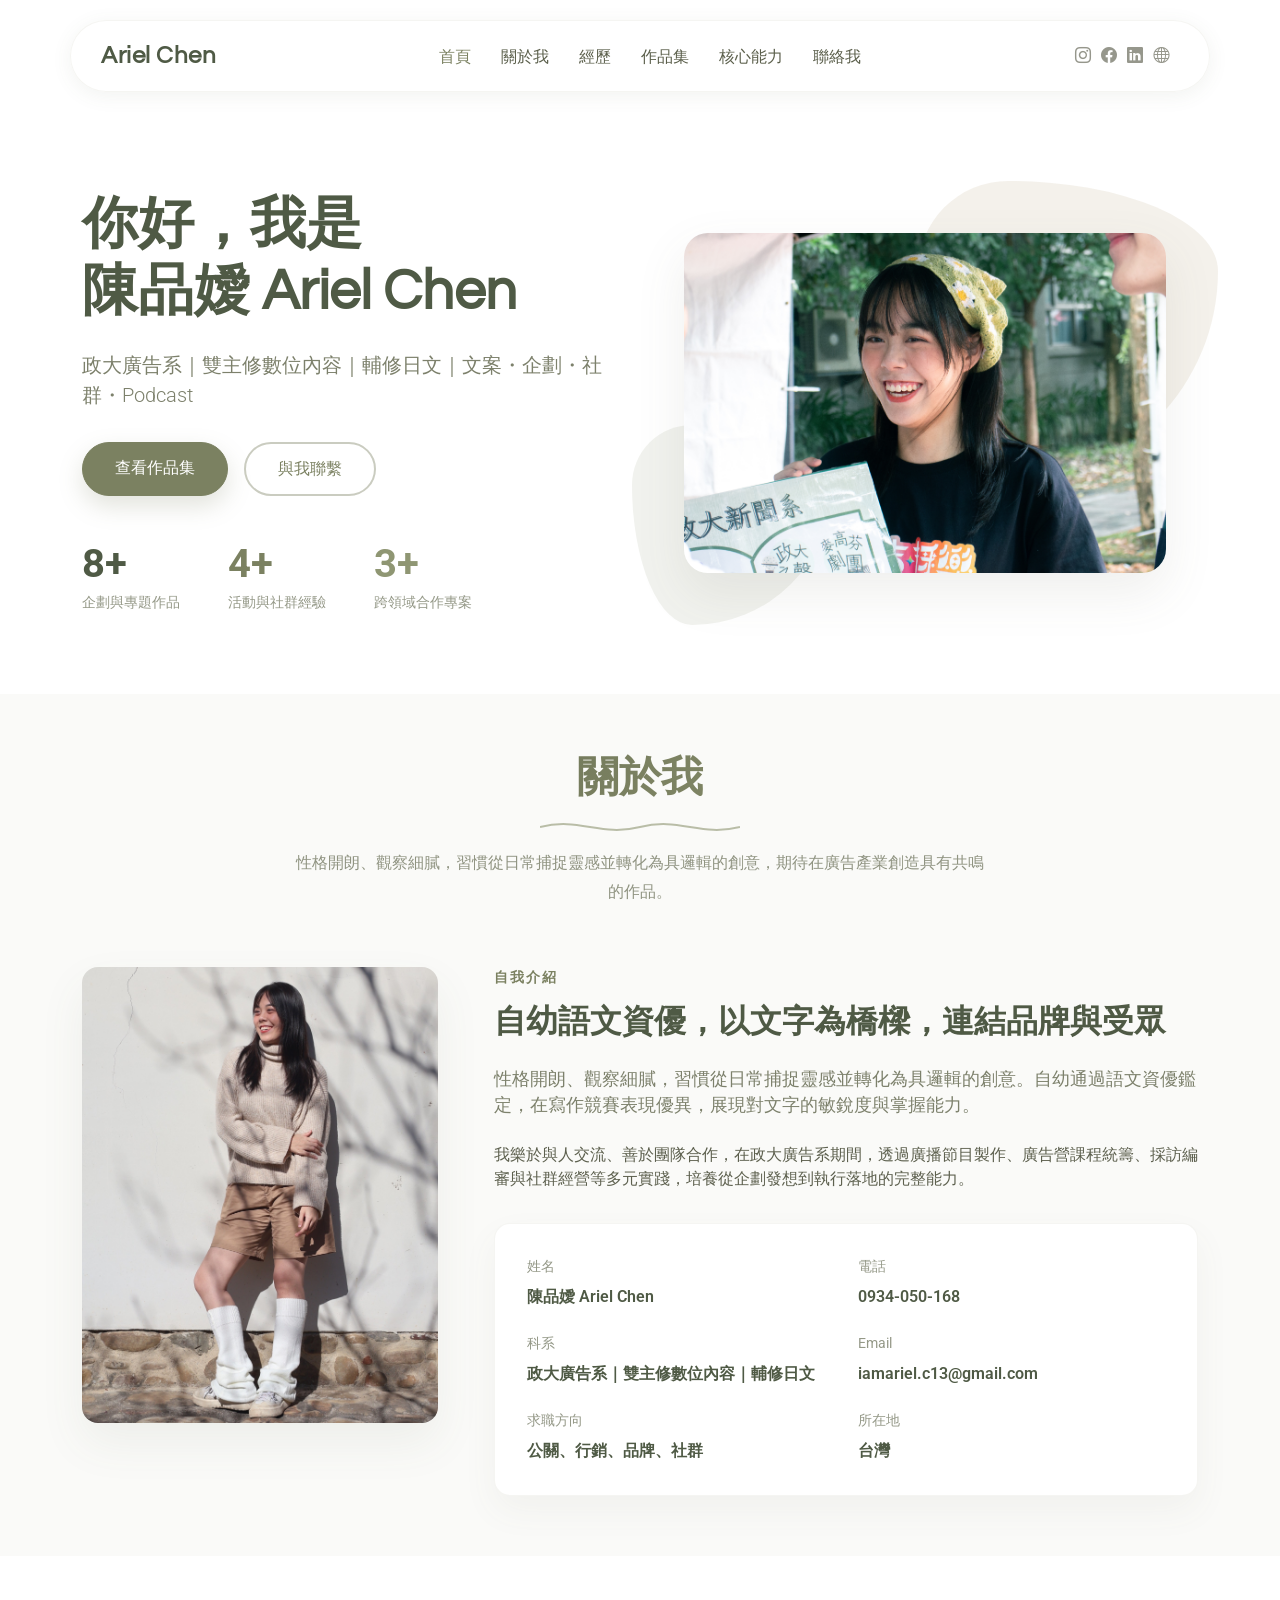
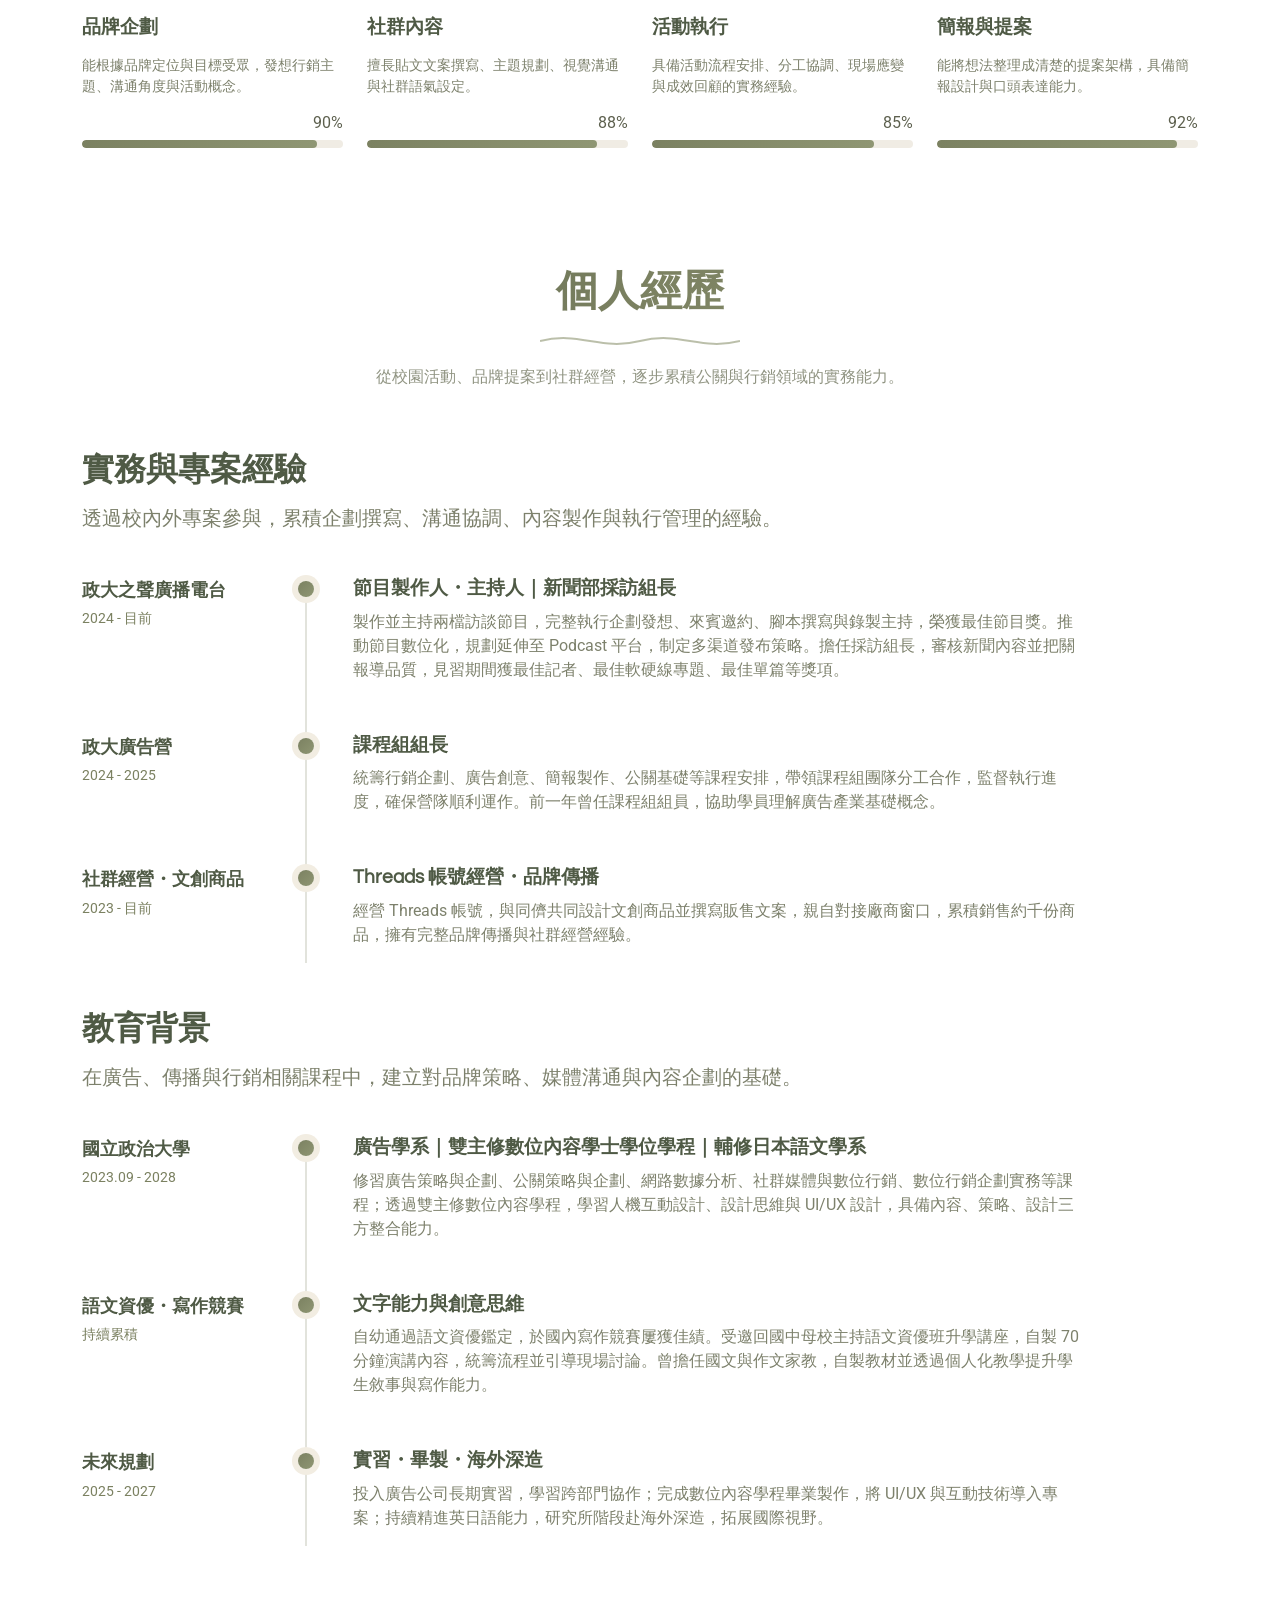
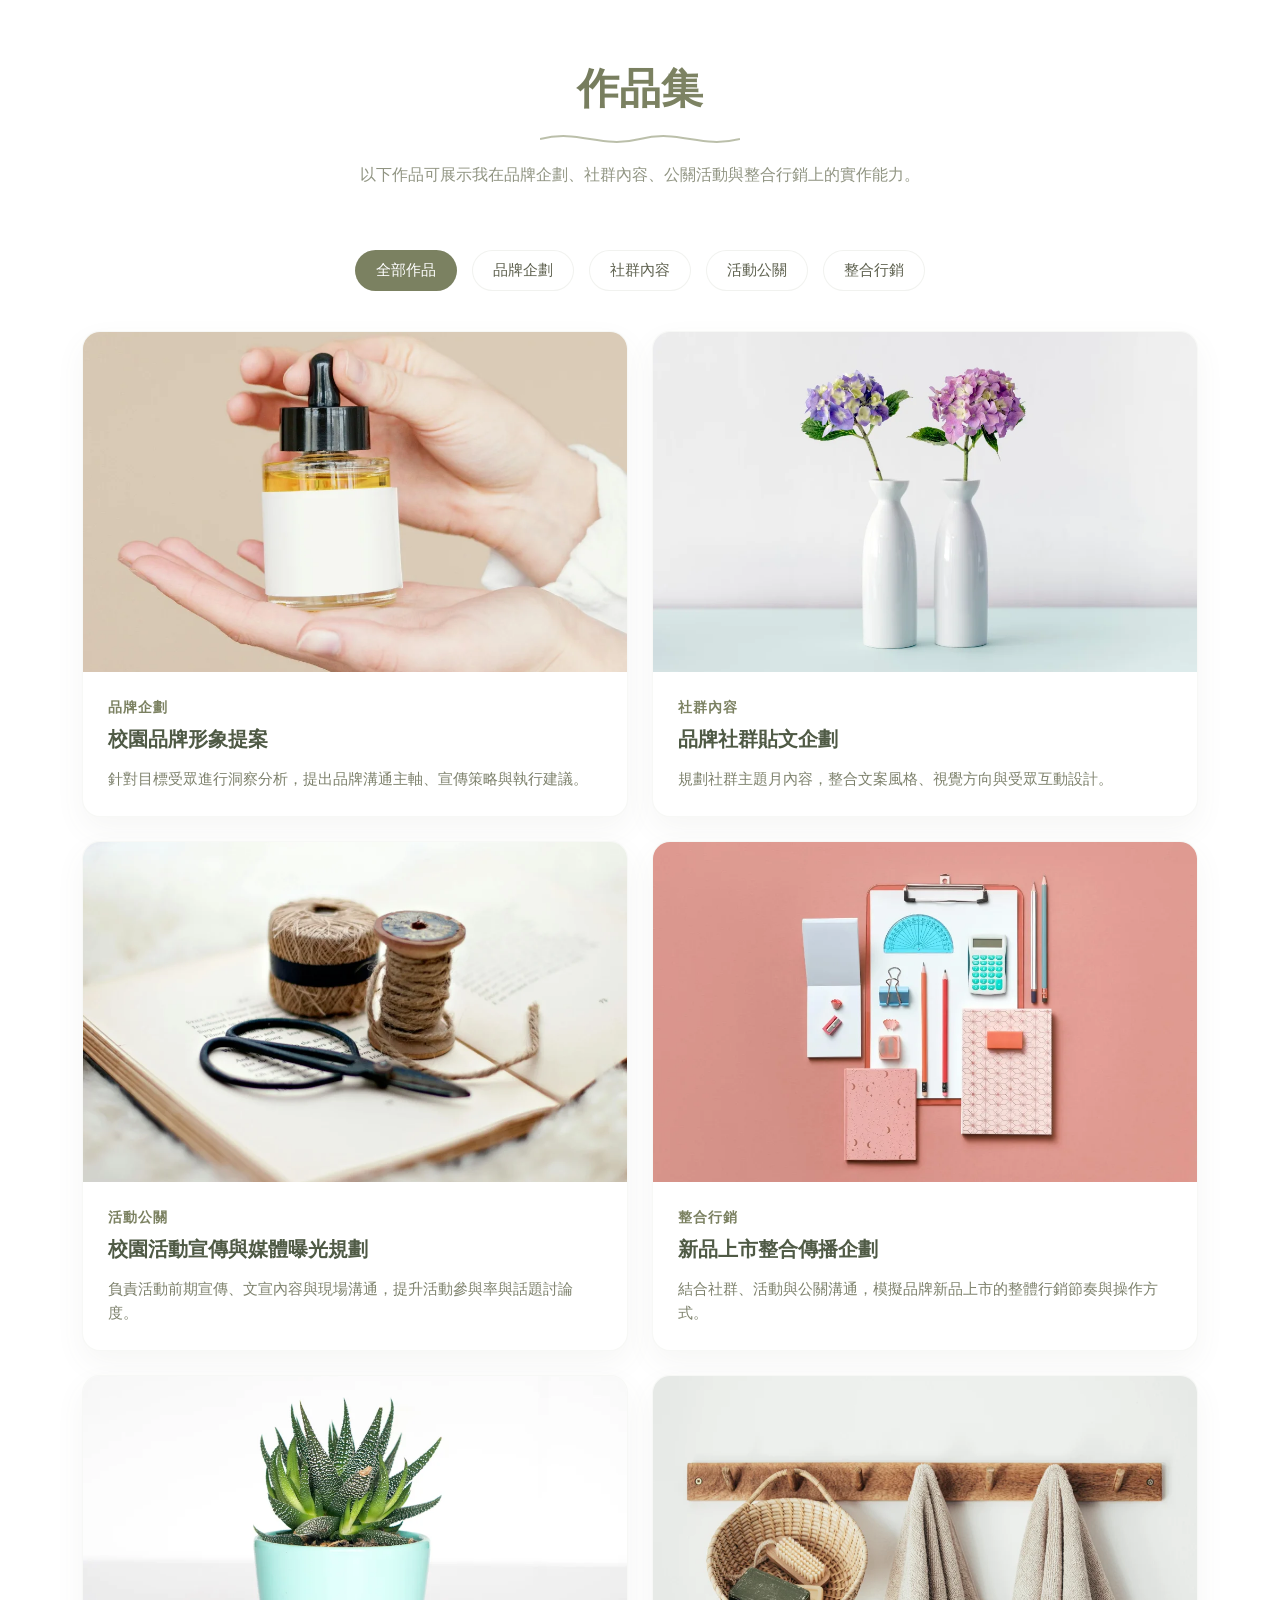
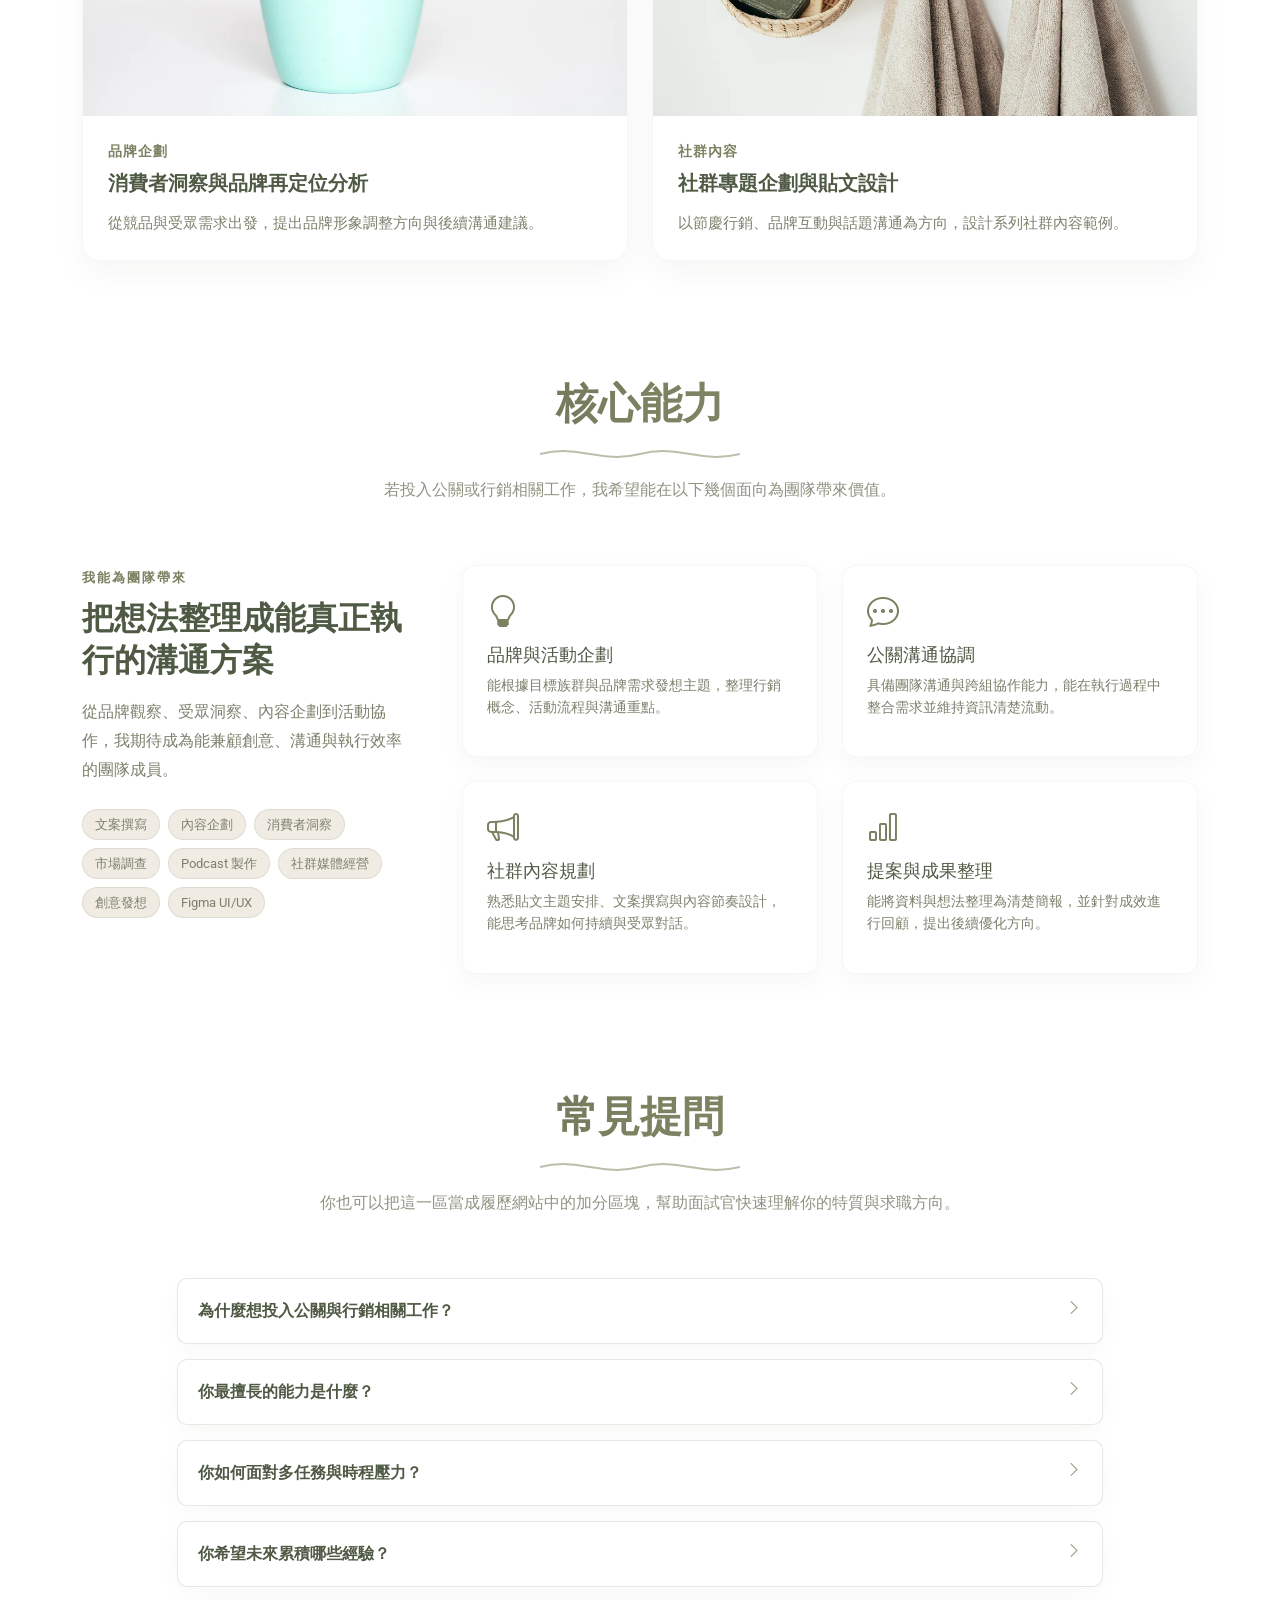
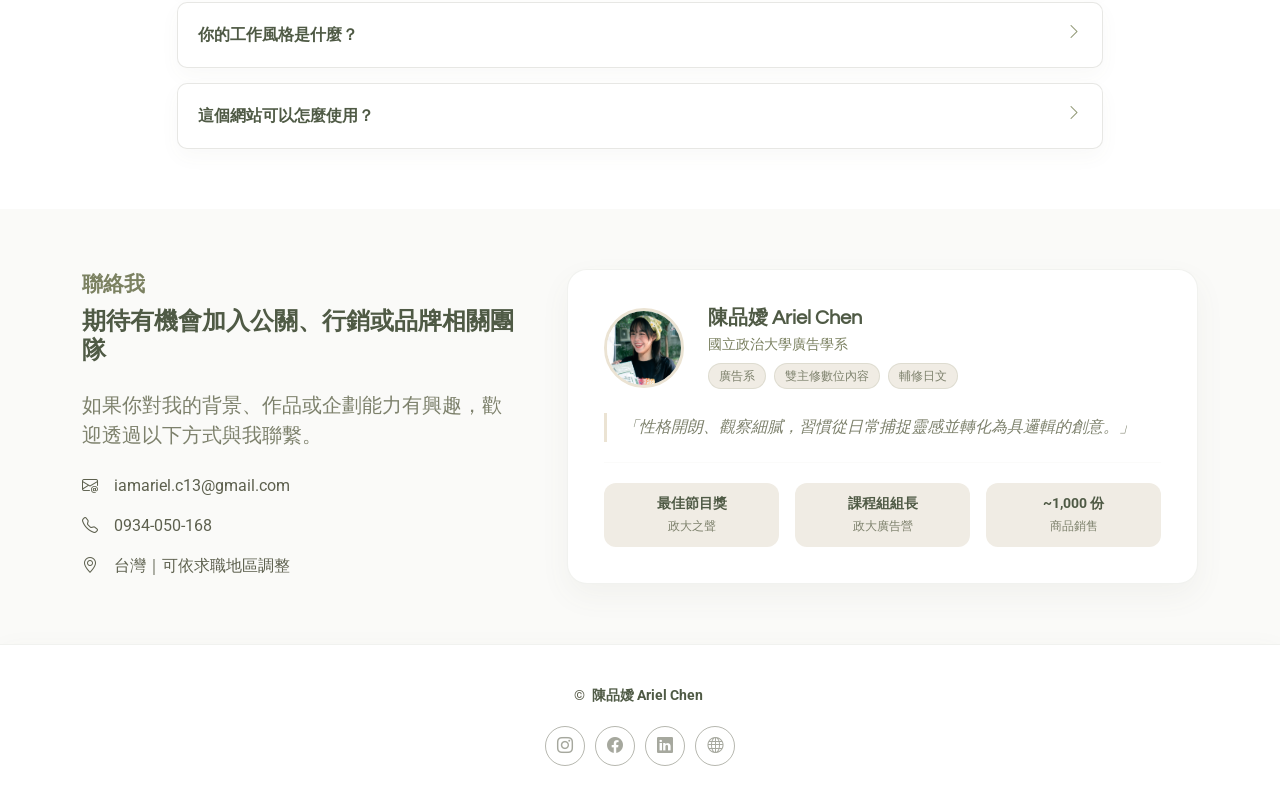
==== commit 0522b2a4: "Update index.html" ====
--- a/index.html
+++ b/index.html
@@ -94,7 +94,7 @@
         <div class="container" data-aos="fade-up" data-aos-delay="100">
           <div class="row align-items-center content">
             <div class="col-lg-6" data-aos="fade-up" data-aos-delay="200">
-              <h2>你好，我是<span class="hero-name-mobile"><br /></span>陳品嬡 Ariel Chen</h2>
+              <h2>你好，我是<br />陳品嬡 Ariel Chen</h2>
               <p class="lead">
                 政大廣告系｜雙主修數位內容｜輔修日文｜文案・企劃・社群・Podcast
               </p>
@@ -1244,7 +1244,7 @@
                   <div class="col-4">
                     <div class="contact-stat">
                       <span class="contact-stat-num">~1,000 份</span>
-                      <span class="contact-stat-label">文創商品銷售</span>
+                      <span class="contact-stat-label">商品銷售</span>
                     </div>
                   </div>
                 </div>
--- a/assets/css/main.css
+++ b/assets/css/main.css
@@ -2224,3 +2224,75 @@
   border-color: var(--accent-color);
   color: var(--heading-color);
 }
+
+/*--------------------------------------------------------------
+# Responsive Fixes (Mobile)
+--------------------------------------------------------------*/
+@media (max-width: 768px) {
+  .container {
+    padding-left: 24px;
+    padding-right: 24px;
+  }
+  /* About personal info: prevent long values like email from overflowing */
+  .about .personal-info .info-item .value {
+    word-break: break-all;
+  }
+}
+
+@media (max-width: 576px) {
+  /* Hero stats wrap on small screens */
+  .hero .hero-stats {
+    flex-wrap: wrap;
+    gap: 1.5rem;
+  }
+
+  /* Contact profile card: stack image and info vertically */
+  .contact-profile-card .d-flex.align-items-center.gap-4 {
+    flex-direction: column;
+    align-items: flex-start !important;
+    gap: 1rem !important;
+  }
+
+  /* Contact stat numbers: allow wrapping */
+  .contact-stat-num {
+    font-size: 0.78rem;
+    word-break: keep-all;
+  }
+
+  /* Contact profile card padding */
+  .contact-profile-card {
+    padding: 20px;
+  }
+
+  /* Services left column padding */
+  .services .col-lg-4.mb-5 {
+    padding-right: 0;
+  }
+}
+
+@media (max-width: 768px) {
+  /* About section title: allow wrapping */
+  .section-title p {
+    white-space: normal;
+  }
+
+  /* Resume timeline: reduce padding */
+  .resume .resume-wrapper .timeline .timeline-item .timeline-left {
+    padding-left: 2rem;
+  }
+
+  .resume .resume-wrapper .timeline .timeline-item .timeline-right {
+    padding-left: 2rem;
+  }
+
+  /* Contact info items: prevent overflow */
+  .contact .contact-info .info-item span {
+    word-break: break-all;
+  }
+
+  /* Contact section columns: full width on mobile */
+  .contact .col-lg-5,
+  .contact .col-lg-7 {
+    width: 100%;
+  }
+}
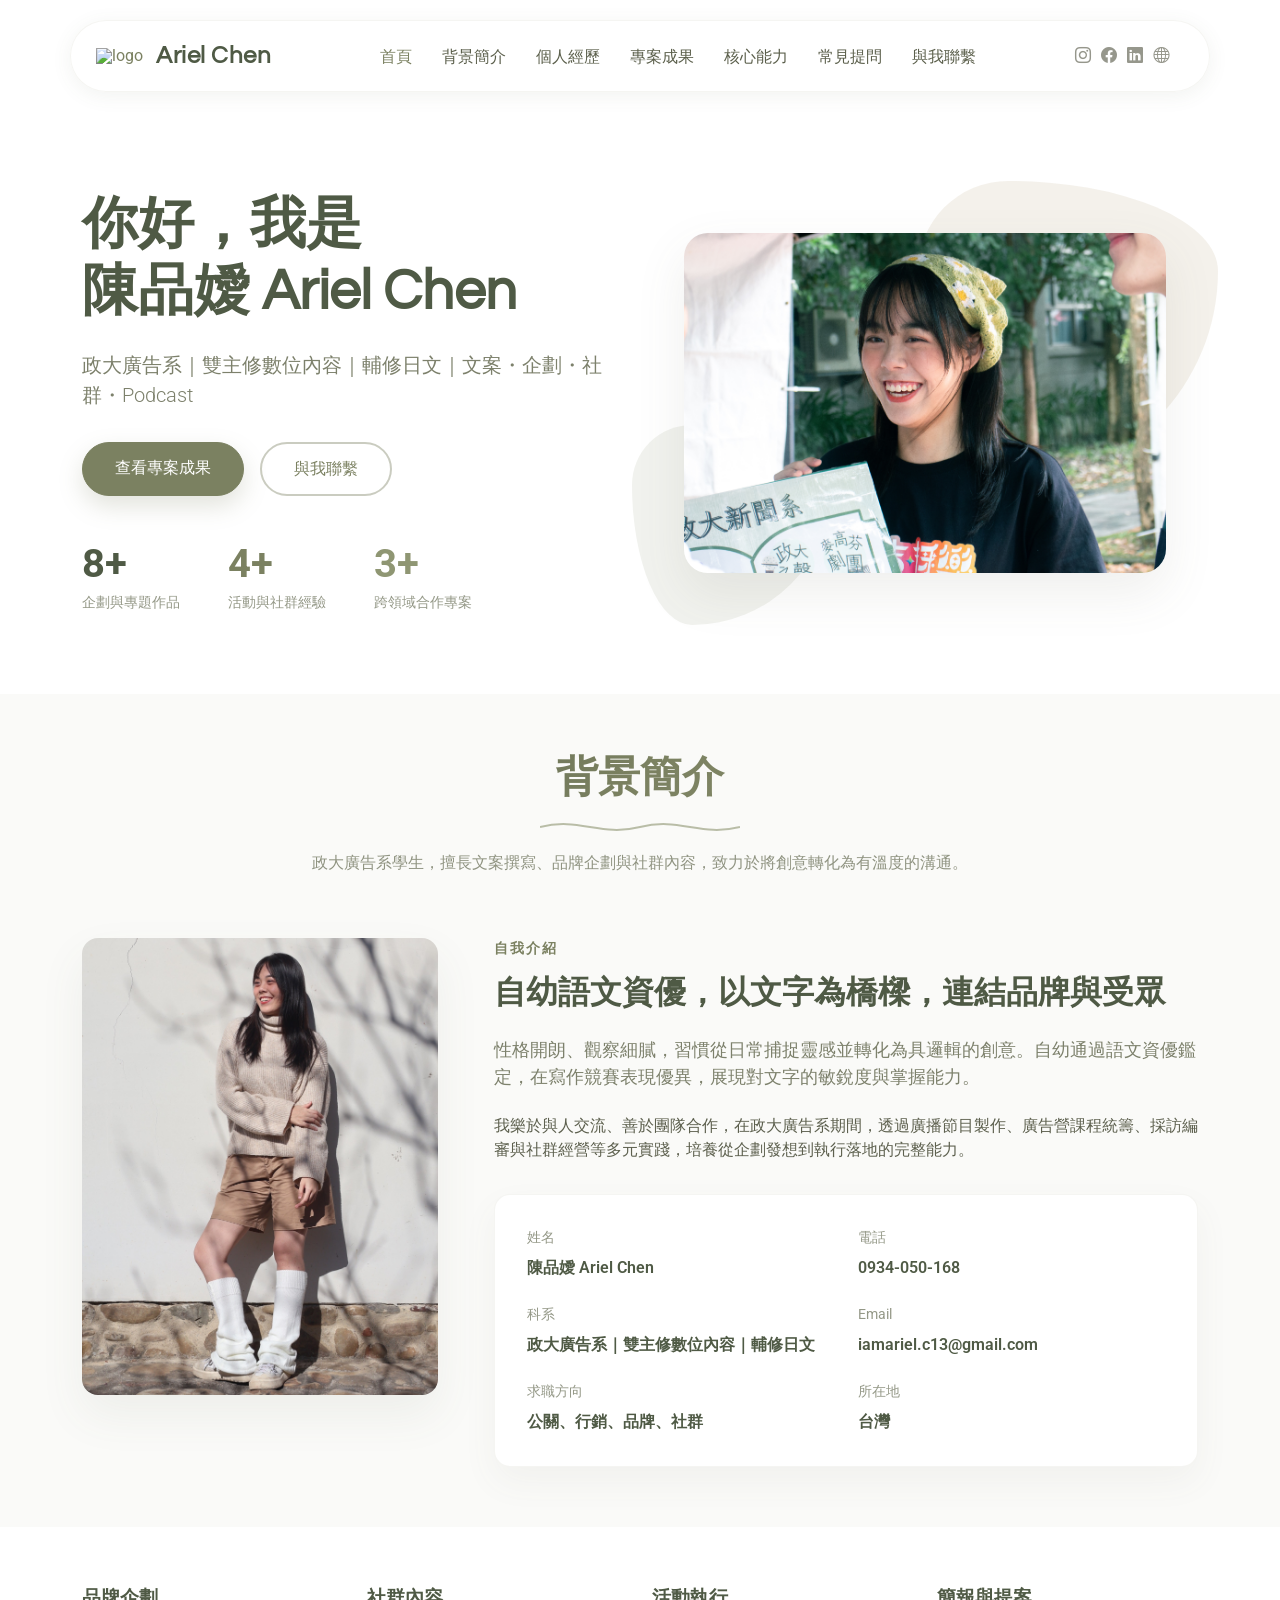
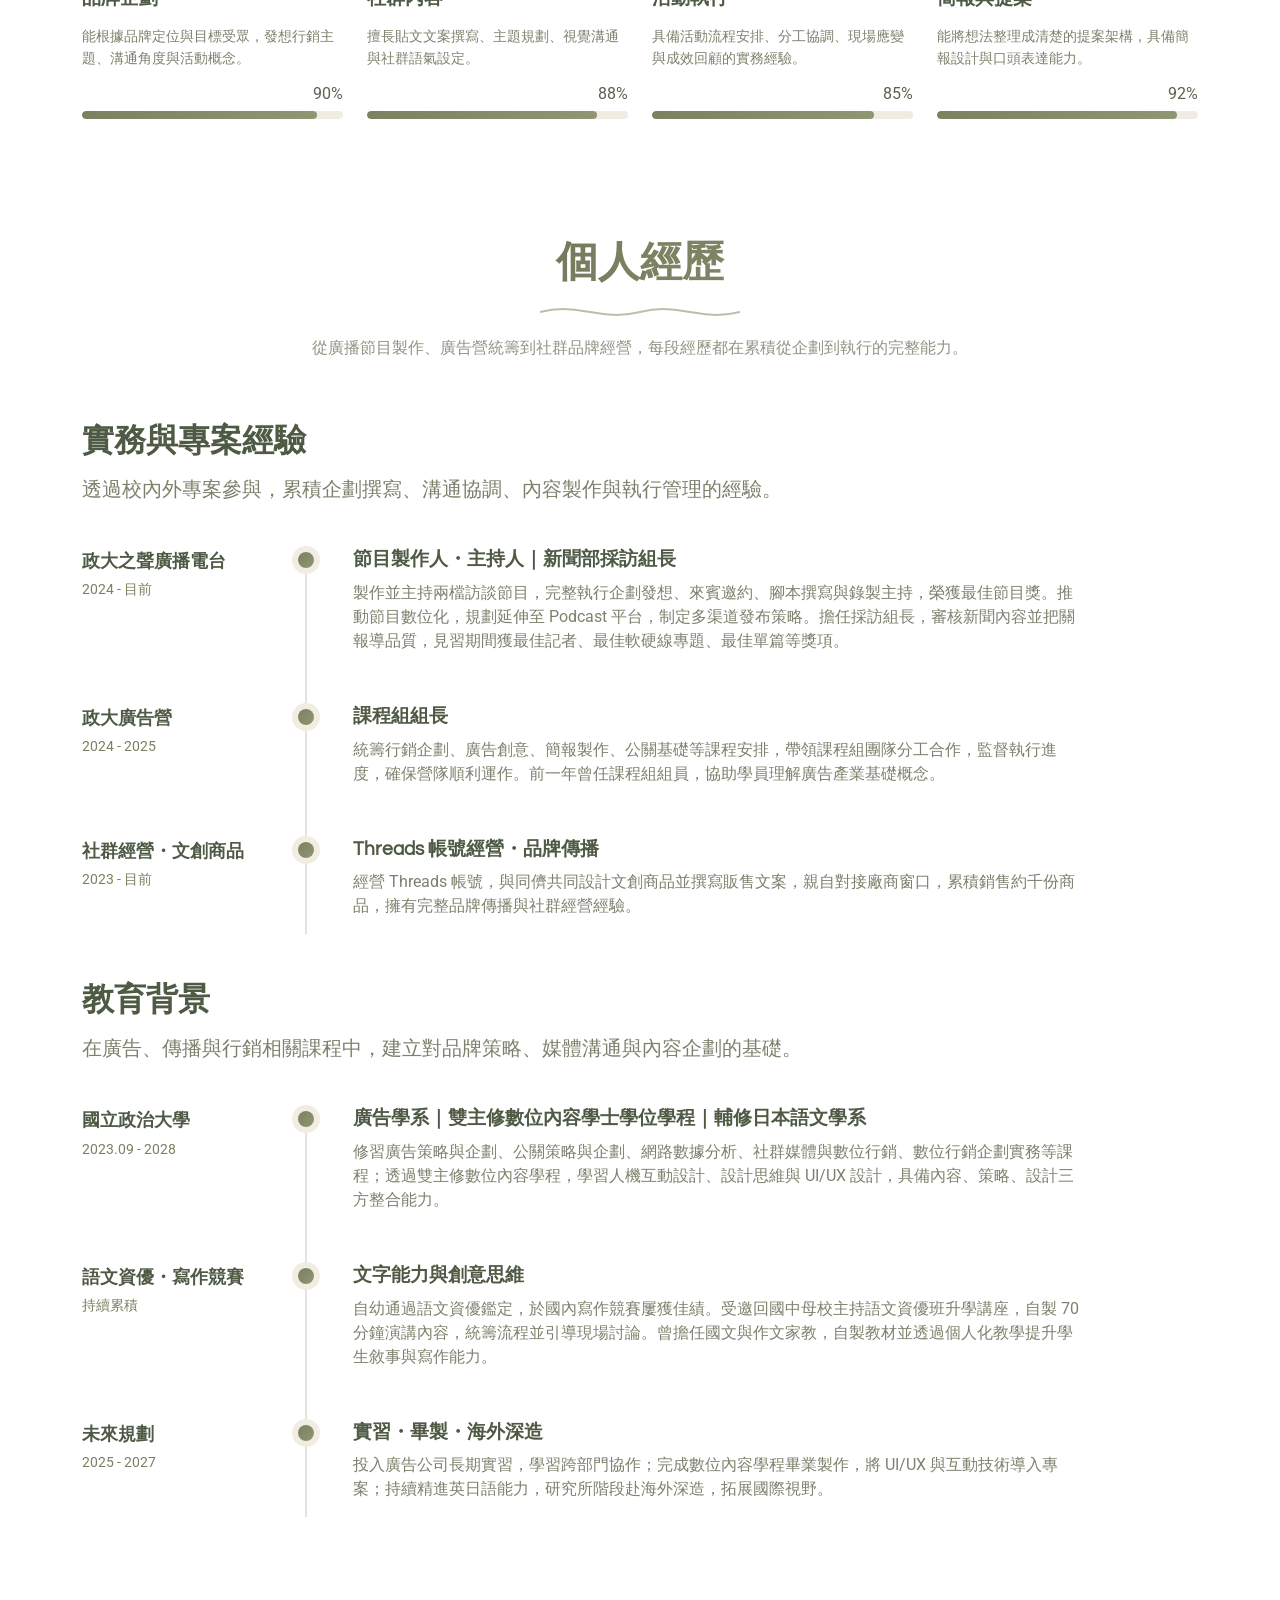
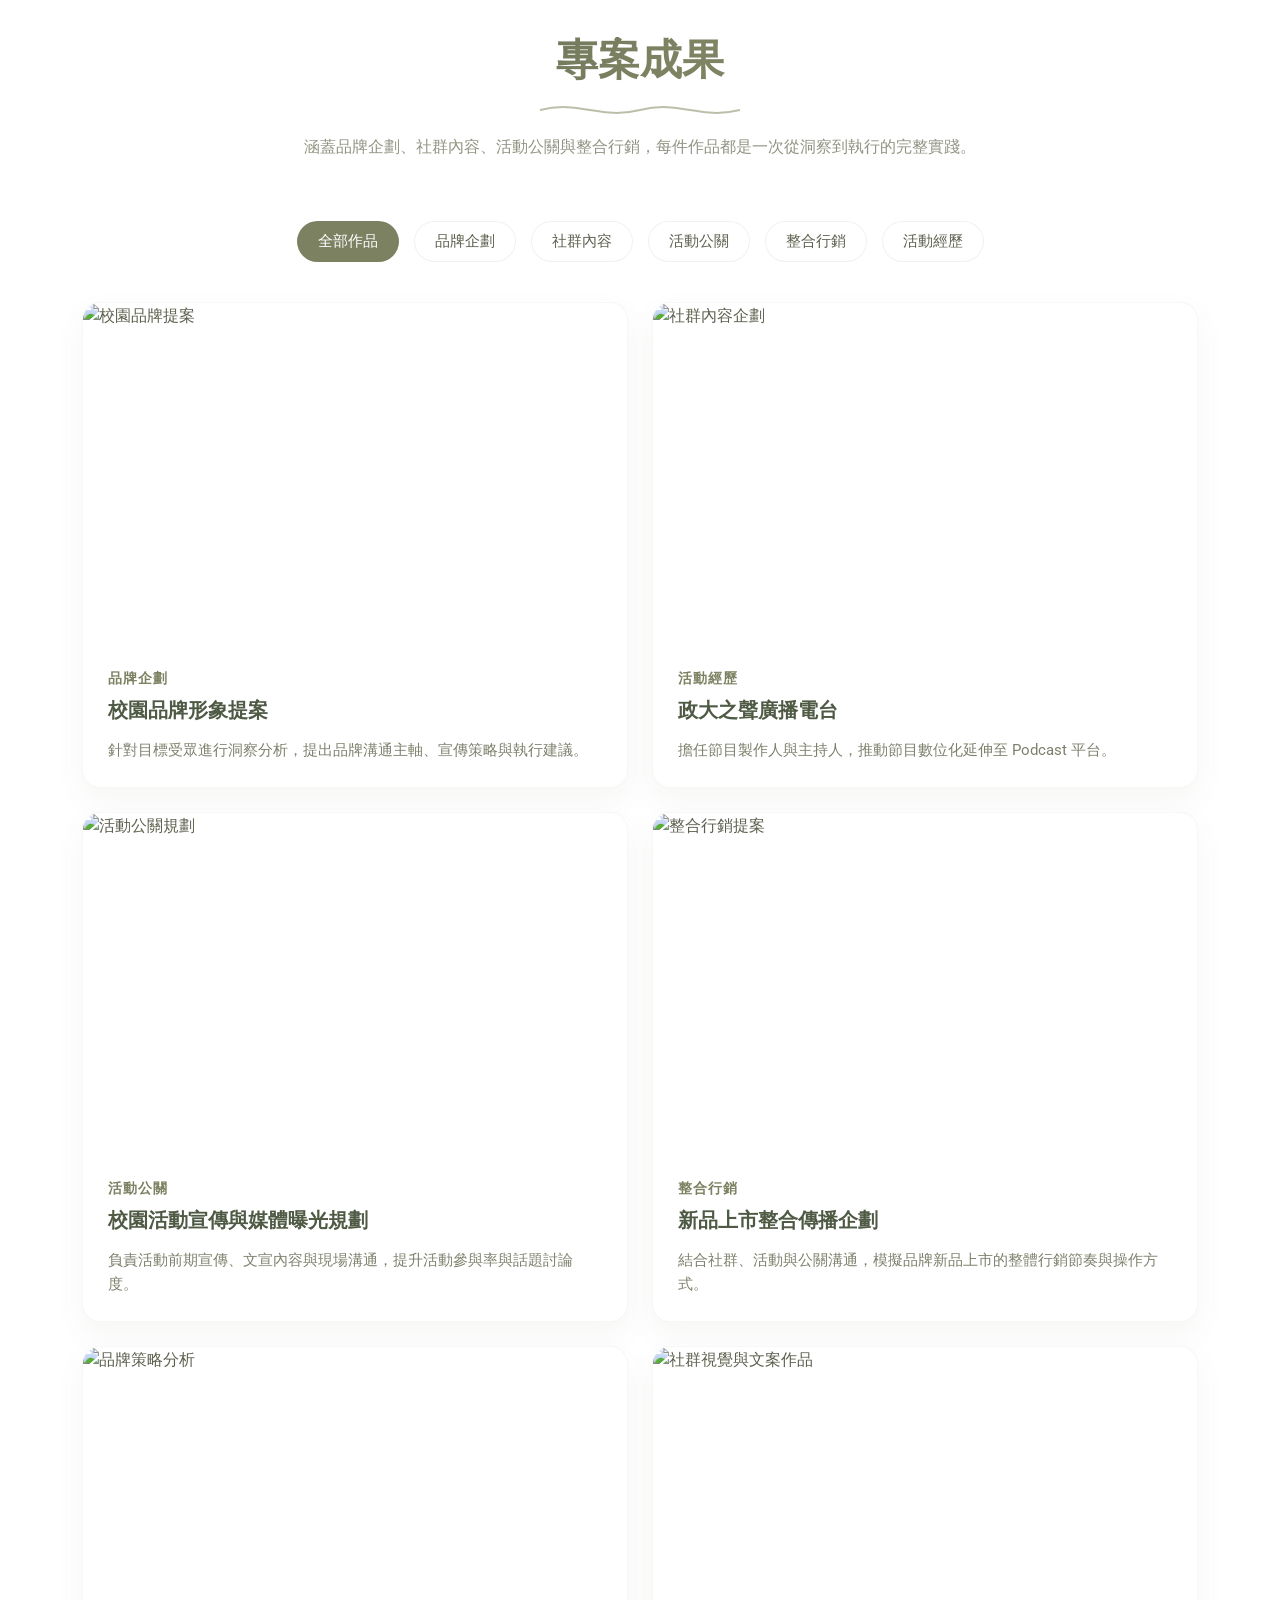
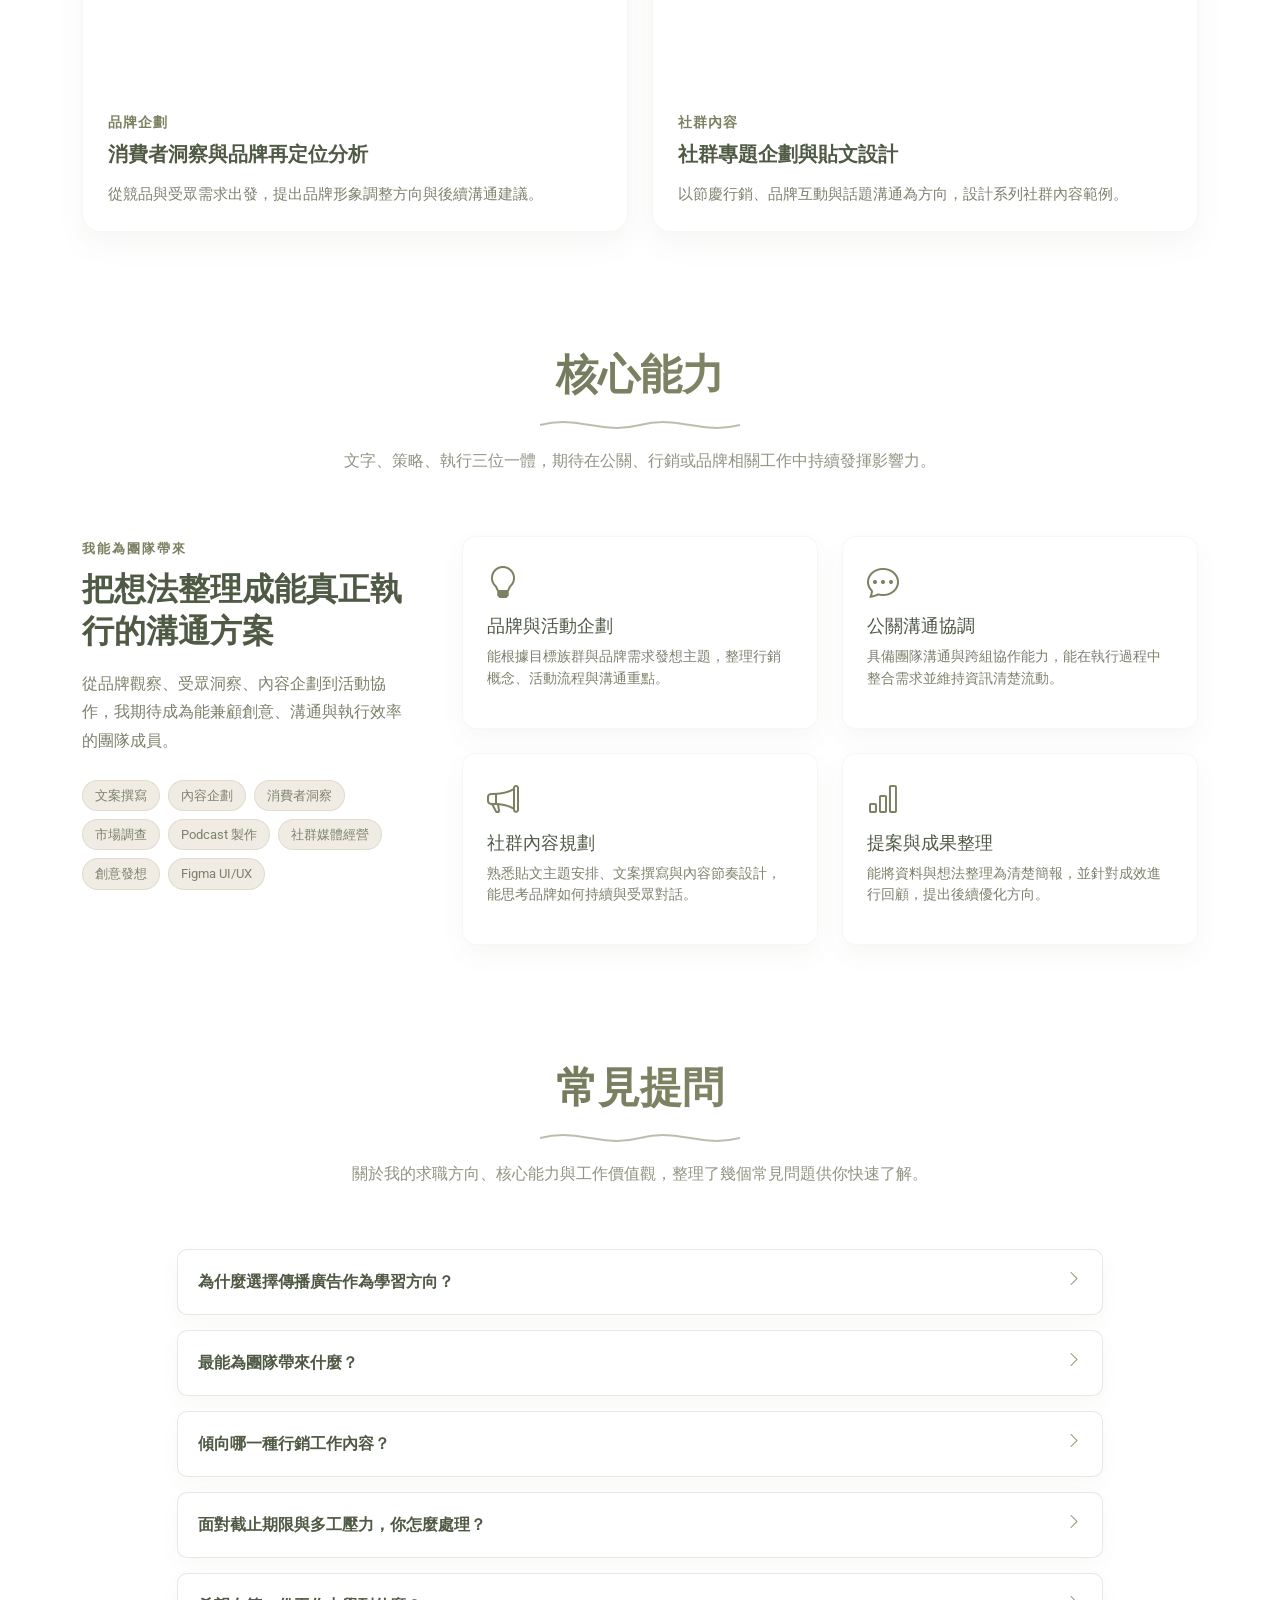
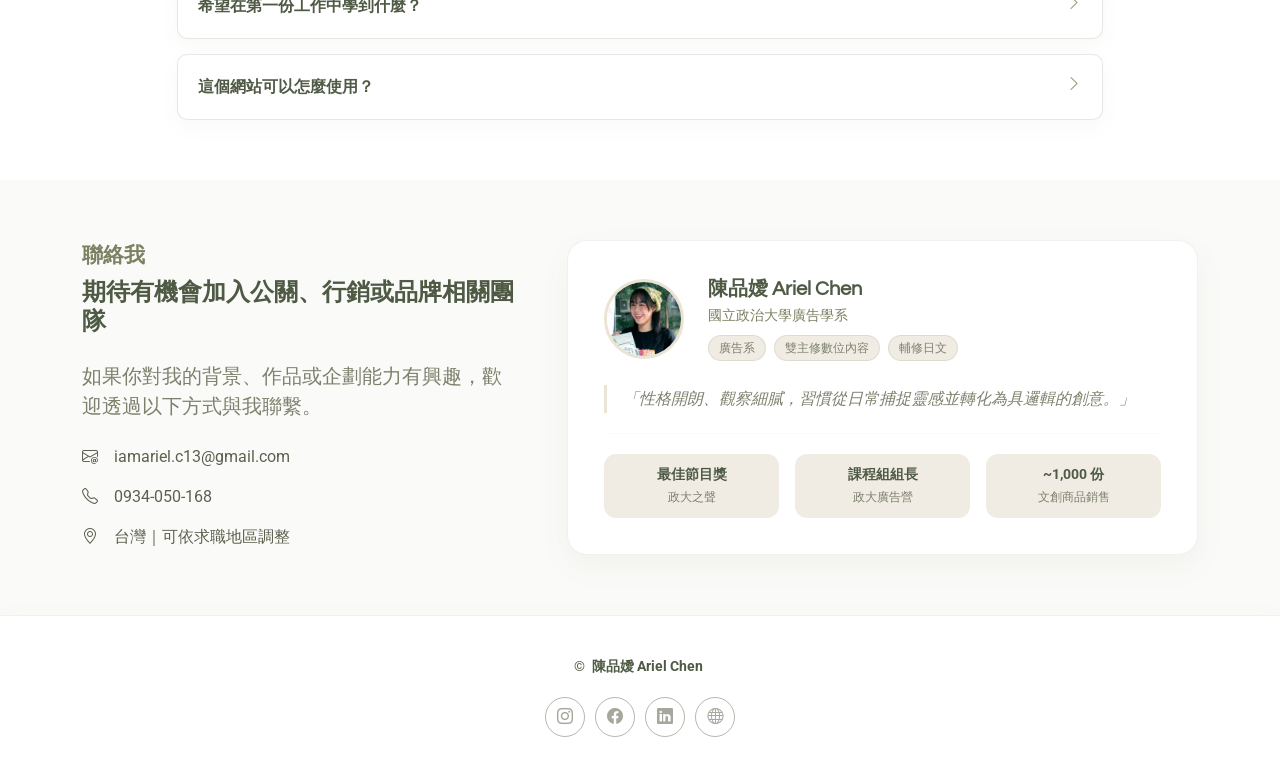
==== commit 89faac6b: "Add files via upload" ====
--- a/index.html
+++ b/index.html
@@ -3,14 +3,14 @@
   <head>
     <meta charset="utf-8" />
     <meta content="width=device-width, initial-scale=1.0" name="viewport" />
-    <title>陳品嬡 Ariel Chen｜個人履歷與作品集</title>
+    <title>陳品嬡 Ariel Chen｜個人履歷與專案成果</title>
     <meta
       name="description"
-      content="以廣告系背景學生為主角的個人履歷與作品集網站，適合投遞公關、行銷、品牌、社群相關職缺。"
+      content="以廣告系背景學生為主角的個人履歷與專案成果網站，適合投遞公關、行銷、品牌、社群相關職缺。"
     />
     <meta
       name="keywords"
-      content="履歷, 作品集, 公關, 行銷, 廣告系, 社群企劃, 品牌行銷, 個人網站"
+      content="履歷, 專案成果, 公關, 行銷, 廣告系, 社群企劃, 品牌行銷, 個人網站"
     />
 
     <!-- Favicons -->
@@ -54,17 +54,19 @@
           href="index.html"
           class="logo d-flex align-items-center me-auto me-xl-0"
         >
+          <img src="assets/img/favicon.png" alt="logo" />
           <h1 class="sitename">Ariel Chen</h1>
         </a>
 
         <nav id="navmenu" class="navmenu">
           <ul>
             <li><a href="#hero" class="active">首頁</a></li>
-            <li><a href="#about">關於我</a></li>
-            <li><a href="#resume">經歷</a></li>
-            <li><a href="#portfolio">作品集</a></li>
+            <li><a href="#about">背景簡介</a></li>
+            <li><a href="#resume">個人經歷</a></li>
+            <li><a href="#portfolio">專案成果</a></li>
             <li><a href="#services">核心能力</a></li>
-            <li><a href="#contact">聯絡我</a></li>
+            <li><a href="#faq">常見提問</a></li>
+            <li><a href="#contact">與我聯繫</a></li>
           </ul>
           <i class="mobile-nav-toggle d-xl-none bi bi-list"></i>
         </nav>
@@ -99,7 +101,7 @@
                 政大廣告系｜雙主修數位內容｜輔修日文｜文案・企劃・社群・Podcast
               </p>
               <div class="cta-buttons" data-aos="fade-up" data-aos-delay="300">
-                <a href="#portfolio" class="btn btn-primary">查看作品集</a>
+                <a href="#portfolio" class="btn btn-primary">查看專案成果</a>
                 <a href="#contact" class="btn btn-outline">與我聯繫</a>
               </div>
               <div class="hero-stats" data-aos="fade-up" data-aos-delay="400">
@@ -138,7 +140,7 @@
       <!-- About Section -->
       <section id="about" class="about section light-background">
         <div class="container section-title" data-aos="fade-up">
-          <h2>關於我</h2>
+          <h2>背景簡介</h2>
           <div class="title-shape">
             <svg viewBox="0 0 200 20" xmlns="http://www.w3.org/2000/svg">
               <path
@@ -150,7 +152,7 @@
             </svg>
           </div>
           <p>
-            性格開朗、觀察細膩，習慣從日常捕捉靈感並轉化為具邏輯的創意，期待在廣告產業創造具有共鳴的作品。
+            政大廣告系學生，擅長文案撰寫、品牌企劃與社群內容，致力於將創意轉化為有溫度的溝通。
           </p>
         </div>
 
@@ -351,7 +353,7 @@
             </svg>
           </div>
           <p>
-            從校園活動、品牌提案到社群經營，逐步累積公關與行銷領域的實務能力。
+            從廣播節目製作、廣告營統籌到社群品牌經營，每段經歷都在累積從企劃到執行的完整能力。
           </p>
         </div>
 
@@ -511,7 +513,7 @@
       <!-- Portfolio Section -->
       <section id="portfolio" class="portfolio section">
         <div class="container section-title" data-aos="fade-up">
-          <h2>作品集</h2>
+          <h2>專案成果</h2>
           <div class="title-shape">
             <svg viewBox="0 0 200 20" xmlns="http://www.w3.org/2000/svg">
               <path
@@ -523,7 +525,7 @@
             </svg>
           </div>
           <p>
-            以下作品可展示我在品牌企劃、社群內容、公關活動與整合行銷上的實作能力。
+            涵蓋品牌企劃、社群內容、活動公關與整合行銷，每件作品都是一次從洞察到執行的完整實踐。
           </p>
         </div>
 
@@ -545,6 +547,7 @@
                 <li data-filter=".filter-graphics">社群內容</li>
                 <li data-filter=".filter-motion">活動公關</li>
                 <li data-filter=".filter-brand">整合行銷</li>
+                <li data-filter=".filter-activity">活動經歷</li>
               </ul>
             </div>
 
@@ -559,7 +562,7 @@
                 <div class="portfolio-card">
                   <div class="portfolio-image">
                     <img
-                      src="assets/img/portfolio/portfolio-1.webp"
+                      src="assets/img/portfolio/portfolio-1.png"
                       class="img-fluid"
                       alt="校園品牌提案"
                       loading="lazy"
@@ -567,12 +570,12 @@
                     <div class="portfolio-overlay">
                       <div class="portfolio-actions">
                         <a
-                          href="assets/img/portfolio/portfolio-1.webp"
+                          href="assets/img/portfolio/portfolio-1.png"
                           class="glightbox preview-link"
                           data-gallery="portfolio-gallery-web"
                           ><i class="bi bi-eye"></i
                         ></a>
-                        <a href="portfolio-details.html" class="details-link"
+                        <a href="portfolio-details-1.html" class="details-link"
                           ><i class="bi bi-arrow-right"></i
                         ></a>
                       </div>
@@ -590,12 +593,12 @@
               <!-- End Portfolio Item -->
 
               <div
-                class="col-lg-6 col-md-6 portfolio-item isotope-item filter-graphics"
+                class="col-lg-6 col-md-6 portfolio-item isotope-item filter-activity"
               >
                 <div class="portfolio-card">
                   <div class="portfolio-image">
                     <img
-                      src="assets/img/portfolio/portfolio-10.webp"
+                      src="assets/img/portfolio/portfolio-5.png"
                       class="img-fluid"
                       alt="社群內容企劃"
                       loading="lazy"
@@ -603,22 +606,23 @@
                     <div class="portfolio-overlay">
                       <div class="portfolio-actions">
                         <a
-                          href="assets/img/portfolio/portfolio-10.webp"
+                          href="assets/img/portfolio/portfolio-5.png"
                           class="glightbox preview-link"
                           data-gallery="portfolio-gallery-graphics"
                           ><i class="bi bi-eye"></i
                         ></a>
-                        <a href="portfolio-details.html" class="details-link"
+                        <a href="portfolio-details-2.html" class="details-link"
                           ><i class="bi bi-arrow-right"></i
                         ></a>
                       </div>
                     </div>
                   </div>
                   <div class="portfolio-content">
-                    <span class="category">社群內容</span>
-                    <h3>品牌社群貼文企劃</h3>
-                    <p>
-                      規劃社群主題月內容，整合文案風格、視覺方向與受眾互動設計。
+                    <span class="category">活動經歷</span>
+                    <h3>政大之聲廣播電台</h3>
+                    <p>
+                      擔任節目製作人與主持人，推動節目數位化延伸至 Podcast
+                      平台。
                     </p>
                   </div>
                 </div>
@@ -631,7 +635,7 @@
                 <div class="portfolio-card">
                   <div class="portfolio-image">
                     <img
-                      src="assets/img/portfolio/portfolio-7.webp"
+                      src="assets/img/portfolio/portfolio-8.png"
                       class="img-fluid"
                       alt="活動公關規劃"
                       loading="lazy"
@@ -639,12 +643,12 @@
                     <div class="portfolio-overlay">
                       <div class="portfolio-actions">
                         <a
-                          href="assets/img/portfolio/portfolio-7.webp"
+                          href="assets/img/portfolio/portfolio-8.png"
                           class="glightbox preview-link"
                           data-gallery="portfolio-gallery-motion"
                           ><i class="bi bi-eye"></i
                         ></a>
-                        <a href="portfolio-details.html" class="details-link"
+                        <a href="portfolio-details-3.html" class="details-link"
                           ><i class="bi bi-arrow-right"></i
                         ></a>
                       </div>
@@ -667,7 +671,7 @@
                 <div class="portfolio-card">
                   <div class="portfolio-image">
                     <img
-                      src="assets/img/portfolio/portfolio-4.webp"
+                      src="assets/img/portfolio/portfolio-4.png"
                       class="img-fluid"
                       alt="整合行銷提案"
                       loading="lazy"
@@ -675,12 +679,12 @@
                     <div class="portfolio-overlay">
                       <div class="portfolio-actions">
                         <a
-                          href="assets/img/portfolio/portfolio-4.webp"
+                          href="assets/img/portfolio/portfolio-4.png"
                           class="glightbox preview-link"
                           data-gallery="portfolio-gallery-brand"
                           ><i class="bi bi-eye"></i
                         ></a>
-                        <a href="portfolio-details.html" class="details-link"
+                        <a href="portfolio-details-4.html" class="details-link"
                           ><i class="bi bi-arrow-right"></i
                         ></a>
                       </div>
@@ -703,7 +707,7 @@
                 <div class="portfolio-card">
                   <div class="portfolio-image">
                     <img
-                      src="assets/img/portfolio/portfolio-2.webp"
+                      src="assets/img/portfolio/portfolio-2.png"
                       class="img-fluid"
                       alt="品牌策略分析"
                       loading="lazy"
@@ -711,12 +715,12 @@
                     <div class="portfolio-overlay">
                       <div class="portfolio-actions">
                         <a
-                          href="assets/img/portfolio/portfolio-2.webp"
+                          href="assets/img/portfolio/portfolio-2.png"
                           class="glightbox preview-link"
                           data-gallery="portfolio-gallery-web"
                           ><i class="bi bi-eye"></i
                         ></a>
-                        <a href="portfolio-details.html" class="details-link"
+                        <a href="portfolio-details-5.html" class="details-link"
                           ><i class="bi bi-arrow-right"></i
                         ></a>
                       </div>
@@ -739,7 +743,7 @@
                 <div class="portfolio-card">
                   <div class="portfolio-image">
                     <img
-                      src="assets/img/portfolio/portfolio-11.webp"
+                      src="assets/img/portfolio/portfolio-9.png"
                       class="img-fluid"
                       alt="社群視覺與文案作品"
                       loading="lazy"
@@ -747,12 +751,12 @@
                     <div class="portfolio-overlay">
                       <div class="portfolio-actions">
                         <a
-                          href="assets/img/portfolio/portfolio-11.webp"
+                          href="assets/img/portfolio/portfolio-9.png"
                           class="glightbox preview-link"
                           data-gallery="portfolio-gallery-graphics"
                           ><i class="bi bi-eye"></i
                         ></a>
-                        <a href="portfolio-details.html" class="details-link"
+                        <a href="portfolio-details-6.html" class="details-link"
                           ><i class="bi bi-arrow-right"></i
                         ></a>
                       </div>
@@ -991,7 +995,7 @@
             </svg>
           </div>
           <p>
-            若投入公關或行銷相關工作，我希望能在以下幾個面向為團隊帶來價值。
+            文字、策略、執行三位一體，期待在公關、行銷或品牌相關工作中持續發揮影響力。
           </p>
         </div>
 
@@ -1082,7 +1086,7 @@
             </svg>
           </div>
           <p>
-            你也可以把這一區當成履歷網站中的加分區塊，幫助面試官快速理解你的特質與求職方向。
+            關於我的求職方向、核心能力與工作價值觀，整理了幾個常見問題供你快速了解。
           </p>
         </div>
 
@@ -1091,50 +1095,50 @@
             <div class="col-lg-10" data-aos="fade-up" data-aos-delay="100">
               <div class="faq-container">
                 <div class="faq-item">
-                  <h3>為什麼想投入公關與行銷相關工作？</h3>
+                  <h3>為什麼選擇傳播廣告作為學習方向？</h3>
                   <div class="faq-content">
                     <p>
-                      因為我喜歡把抽象的想法整理成具體的溝通內容，也享受從受眾角度思考品牌該如何被理解、被記住與被喜歡。
+                      我對「如何讓一件事被人理解、被人記住」這件事一直很著迷。傳播廣告讓我同時訓練了內容思維與策略眼光，也讓我更懂得從受眾角度出發思考溝通。
                     </p>
                   </div>
                   <i class="faq-toggle bi bi-chevron-right"></i>
                 </div>
 
                 <div class="faq-item">
-                  <h3>你最擅長的能力是什麼？</h3>
+                  <h3>最能為團隊帶來什麼？</h3>
                   <div class="faq-content">
                     <p>
-                      我擅長企劃整理、文字表達與團隊溝通，能把零散資訊整合成清楚的提案內容，也願意把細節執行到位。
+                      我擅長把分散的資訊整理成有說服力的內容，無論是企劃提案、文案撰寫還是視覺溝通方向的討論，都能快速切入並輸出具體成果。
                     </p>
                   </div>
                   <i class="faq-toggle bi bi-chevron-right"></i>
                 </div>
 
                 <div class="faq-item">
-                  <h3>你如何面對多任務與時程壓力？</h3>
+                  <h3>傾向哪一種行銷工作內容？</h3>
                   <div class="faq-content">
                     <p>
-                      我會先釐清優先順序，拆分工作項目並掌握時程節點，同時主動與團隊確認狀態，讓事情在可控範圍內推進。
+                      我對品牌溝通、內容策劃與社群經營都有興趣，也不排斥活動執行與跨部門協作。比起單一專項，我更希望在初期廣泛參與，找到自己最能發揮的位置。
                     </p>
                   </div>
                   <i class="faq-toggle bi bi-chevron-right"></i>
                 </div>
 
                 <div class="faq-item">
-                  <h3>你希望未來累積哪些經驗？</h3>
+                  <h3>面對截止期限與多工壓力，你怎麼處理？</h3>
                   <div class="faq-content">
                     <p>
-                      我希望深入參與品牌行銷、公關企劃與社群內容操作，透過實際專案更理解市場、受眾與商業溝通的連結。
+                      我習慣用清單管理任務、標記優先順序，並在關鍵節點主動與團隊同步進度。我不喜歡讓問題拖到最後一刻才浮現，寧願提早溝通、預留緩衝。
                     </p>
                   </div>
                   <i class="faq-toggle bi bi-chevron-right"></i>
                 </div>
 
                 <div class="faq-item">
-                  <h3>你的工作風格是什麼？</h3>
+                  <h3>希望在第一份工作中學到什麼？</h3>
                   <div class="faq-content">
                     <p>
-                      我重視合作效率與溝通品質，做事細心、願意傾聽，也願意主動承擔責任，把每個任務完成到最好。
+                      我希望透過實際專案理解品牌如何做決策、行銷如何與業務目標連動，也想學習如何在有限資源下做出有效溝通，把課堂所學真正轉化為工作能力。
                     </p>
                   </div>
                   <i class="faq-toggle bi bi-chevron-right"></i>
@@ -1144,8 +1148,9 @@
                   <h3>這個網站可以怎麼使用？</h3>
                   <div class="faq-content">
                     <p>
-                      你可以把它作為求職用個人網站，搭配 PDF 履歷、作品集簡報與
-                      LinkedIn 使用，也能在面試時快速展示你的背景與作品。
+                      這是我的個人求職網站，整合了學經歷、作品與自我介紹，可搭配
+                      PDF 履歷一起分享給 HR
+                      或面試主管。如果你正在評估是否與我合作，這裡是最快了解我的地方。
                     </p>
                   </div>
                   <i class="faq-toggle bi bi-chevron-right"></i>
@@ -1244,7 +1249,7 @@
                   <div class="col-4">
                     <div class="contact-stat">
                       <span class="contact-stat-num">~1,000 份</span>
-                      <span class="contact-stat-label">商品銷售</span>
+                      <span class="contact-stat-label">文創商品銷售</span>
                     </div>
                   </div>
                 </div>
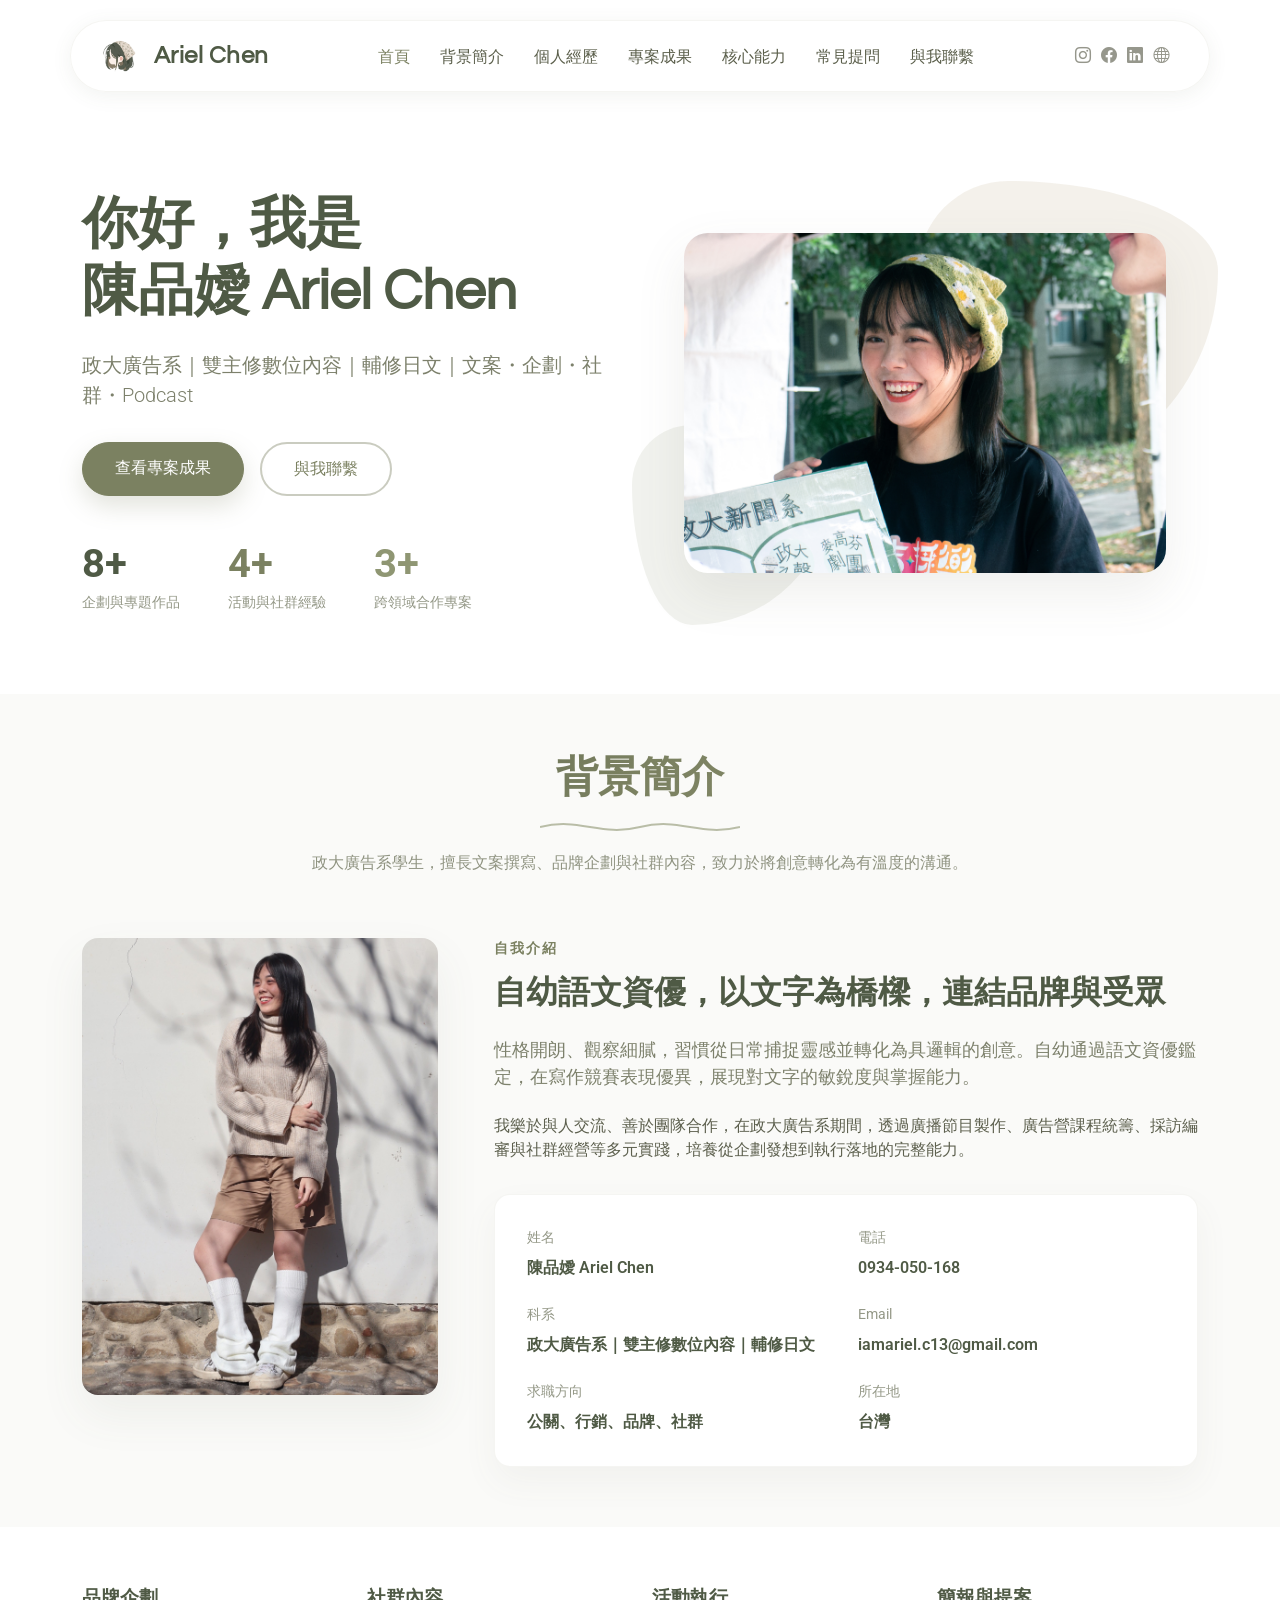
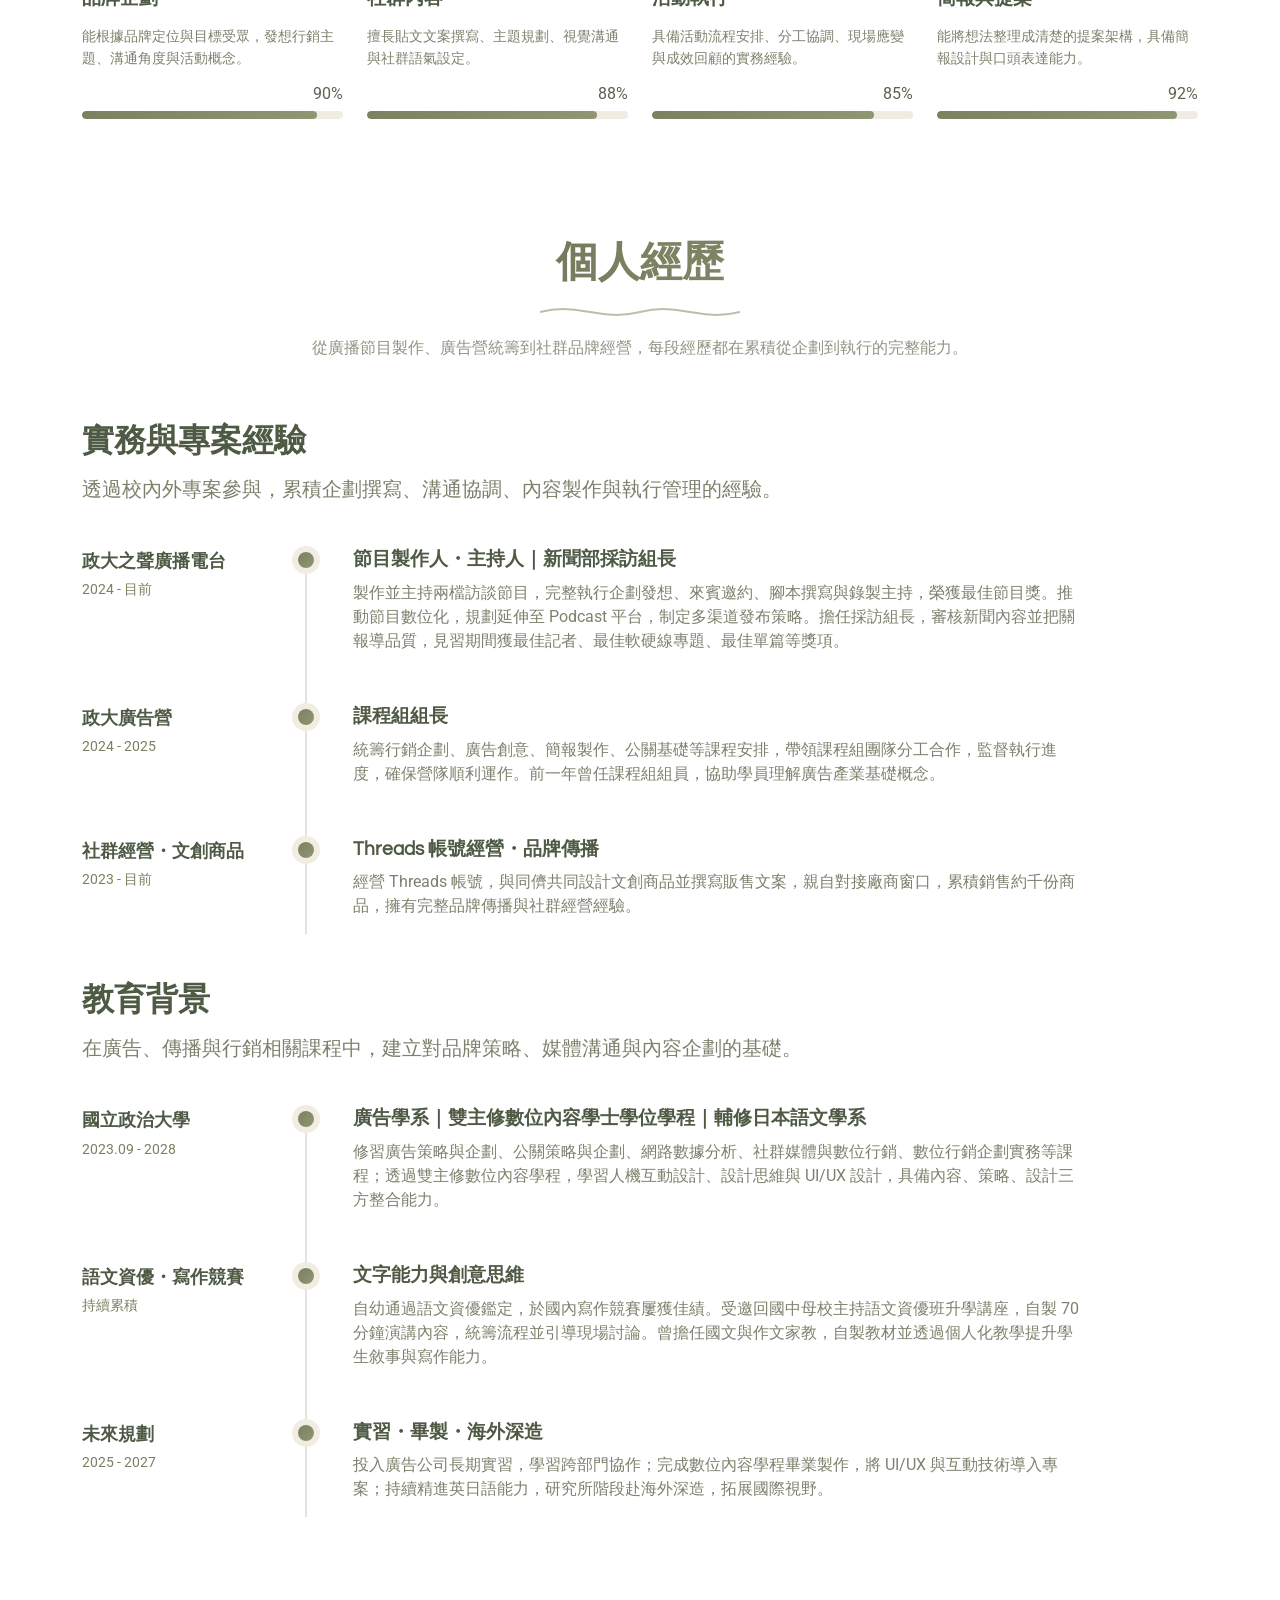
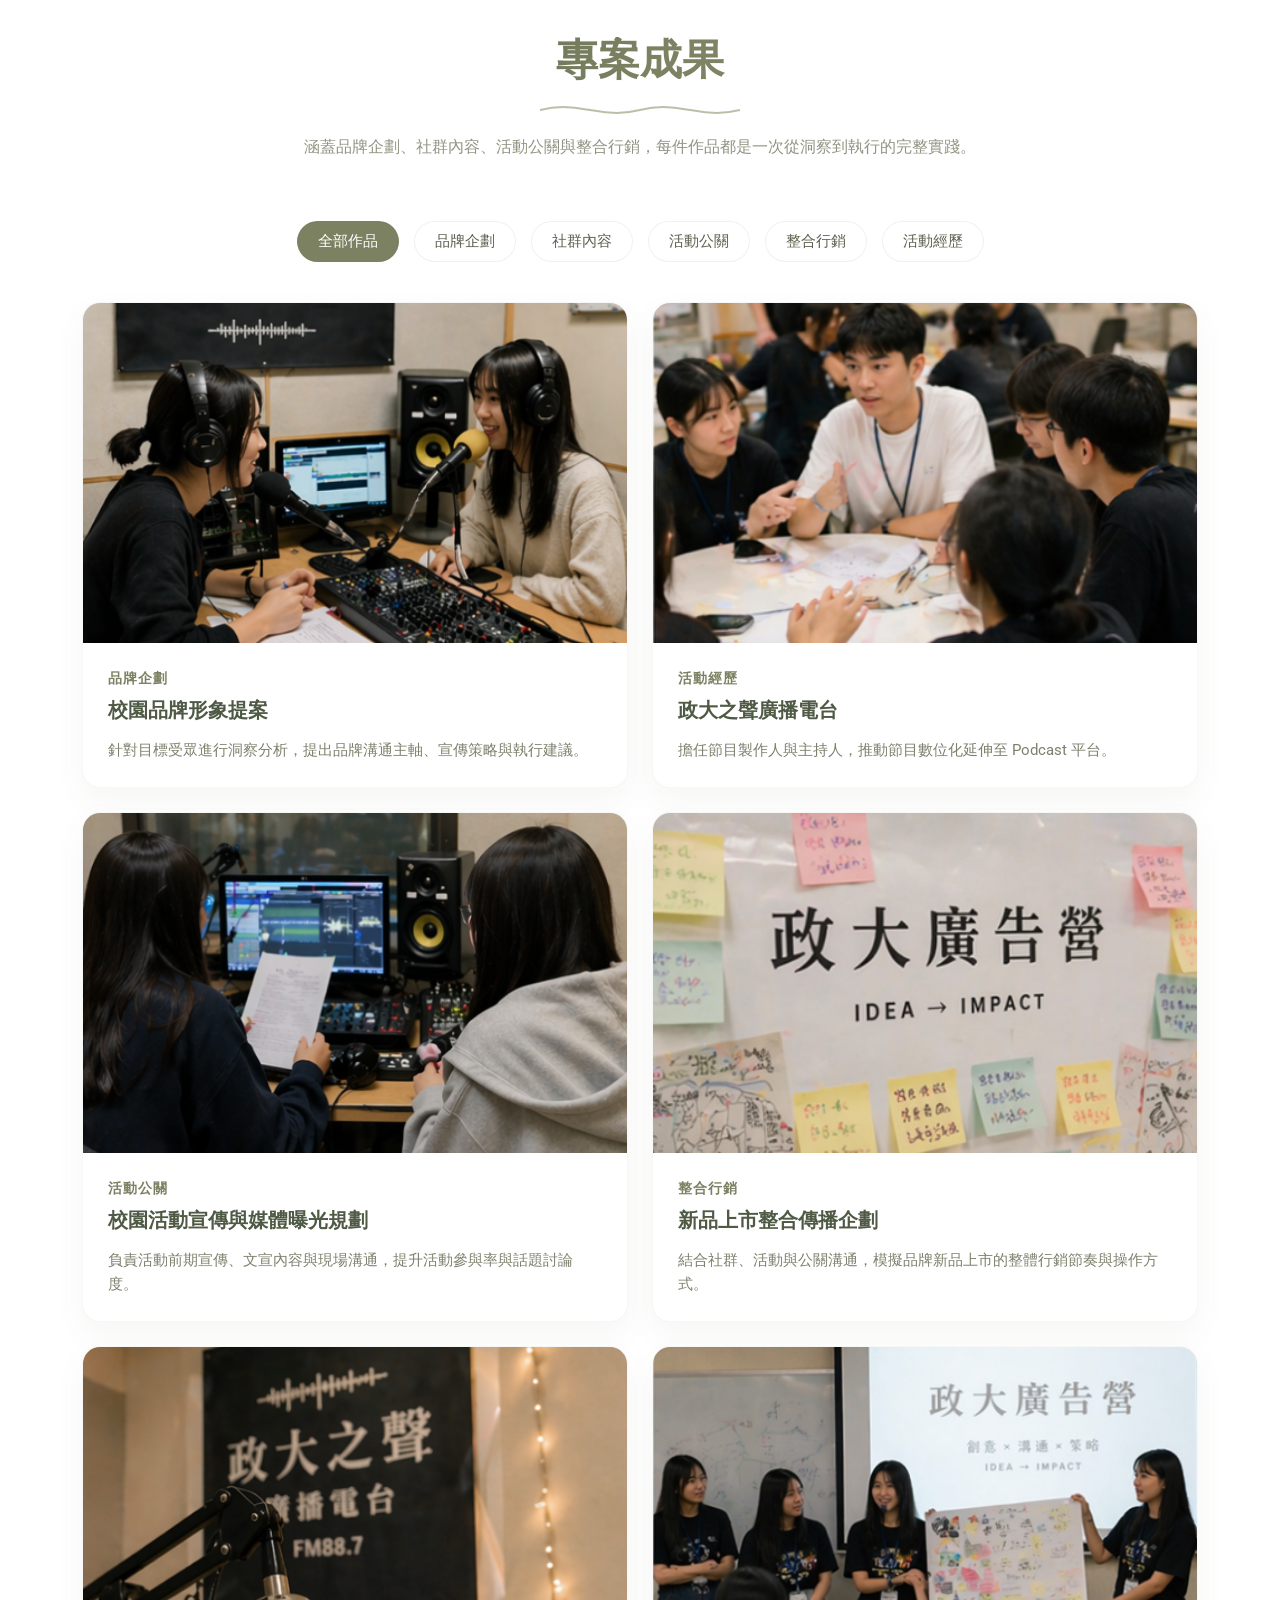
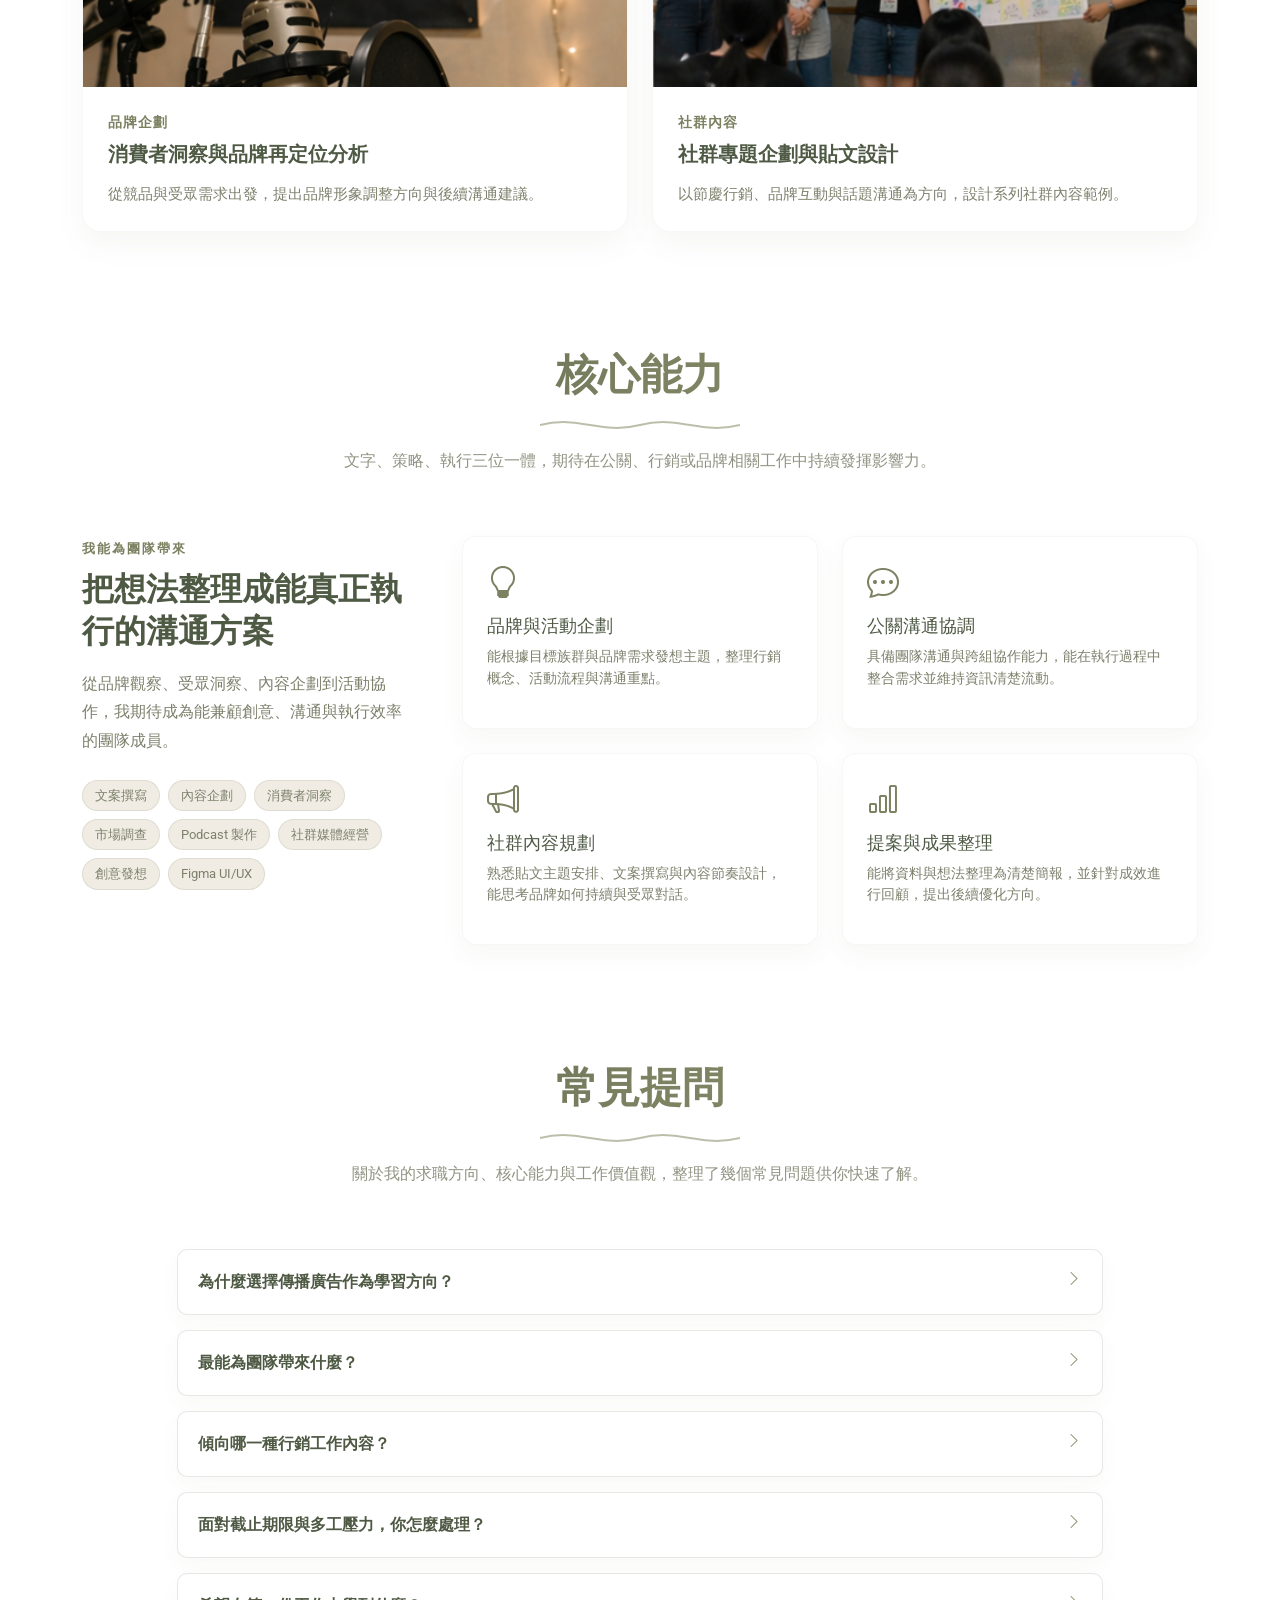
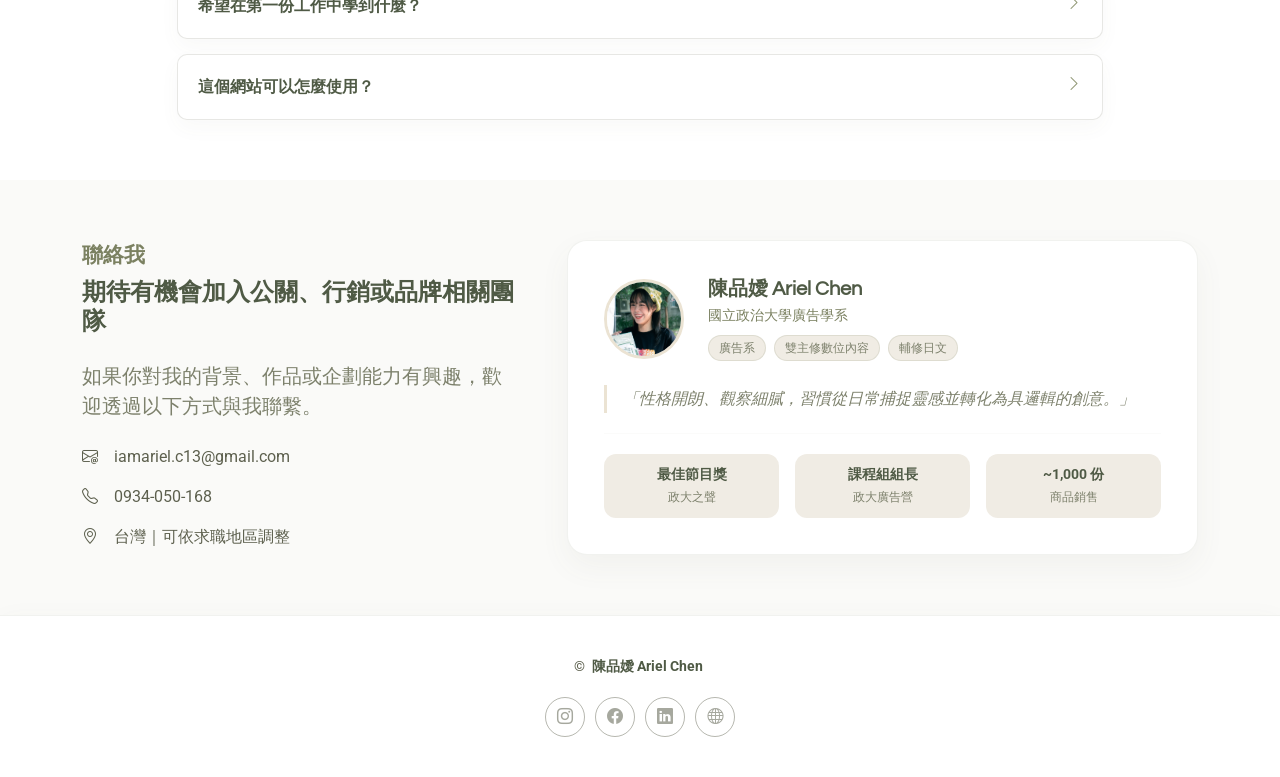
==== commit 302d1146: "Add files via upload" ====
--- a/index.html
+++ b/index.html
@@ -1249,7 +1249,7 @@
                   <div class="col-4">
                     <div class="contact-stat">
                       <span class="contact-stat-num">~1,000 份</span>
-                      <span class="contact-stat-label">文創商品銷售</span>
+                      <span class="contact-stat-label">商品銷售</span>
                     </div>
                   </div>
                 </div>
--- a/assets/css/main.css
+++ b/assets/css/main.css
@@ -1791,6 +1791,13 @@
 /*--------------------------------------------------------------
 # Portfolio Details Section
 --------------------------------------------------------------*/
+.portfolio-details .portfolio-description img,
+.portfolio-details .col-lg-6 > img {
+  width: 100%;
+  aspect-ratio: 3 / 2;
+  object-fit: cover;
+  border-radius: 8px;
+}
 .portfolio-details .portfolio-info h3 {
   font-size: 22px;
   font-weight: 700;
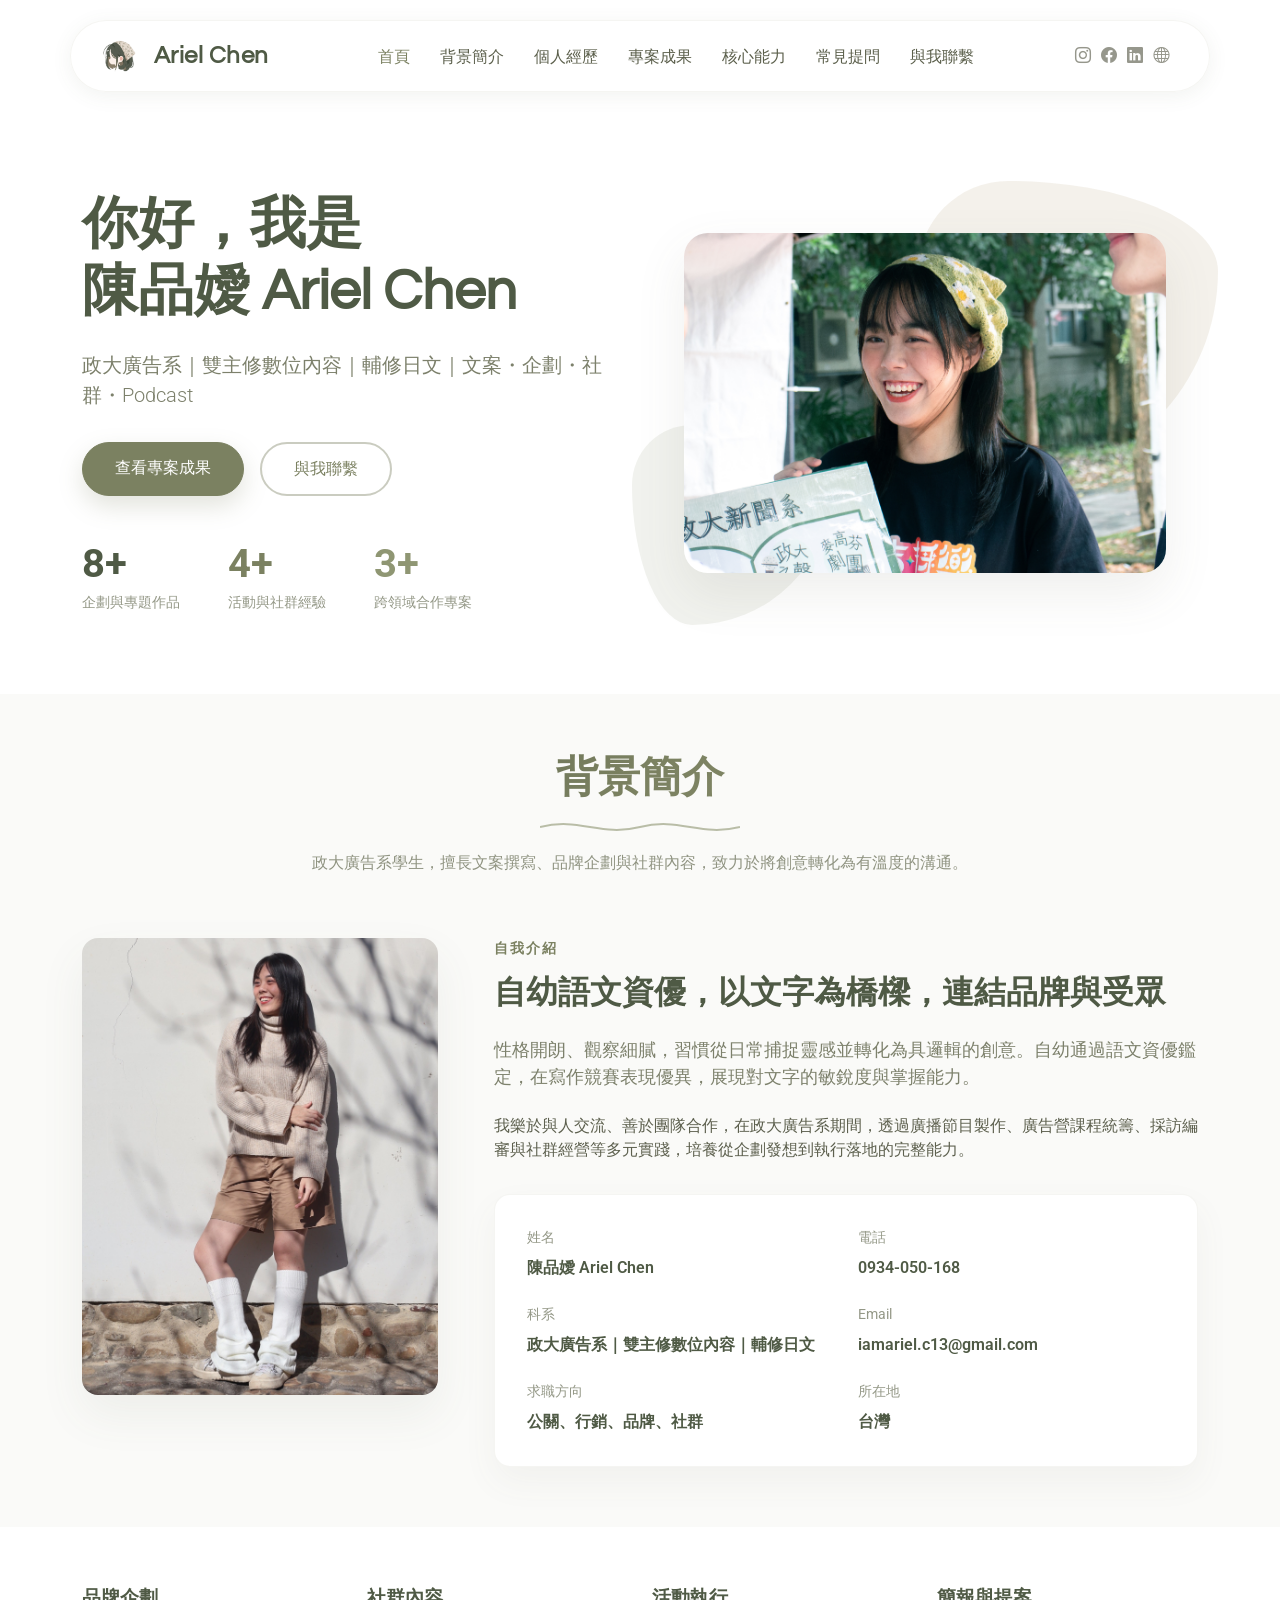
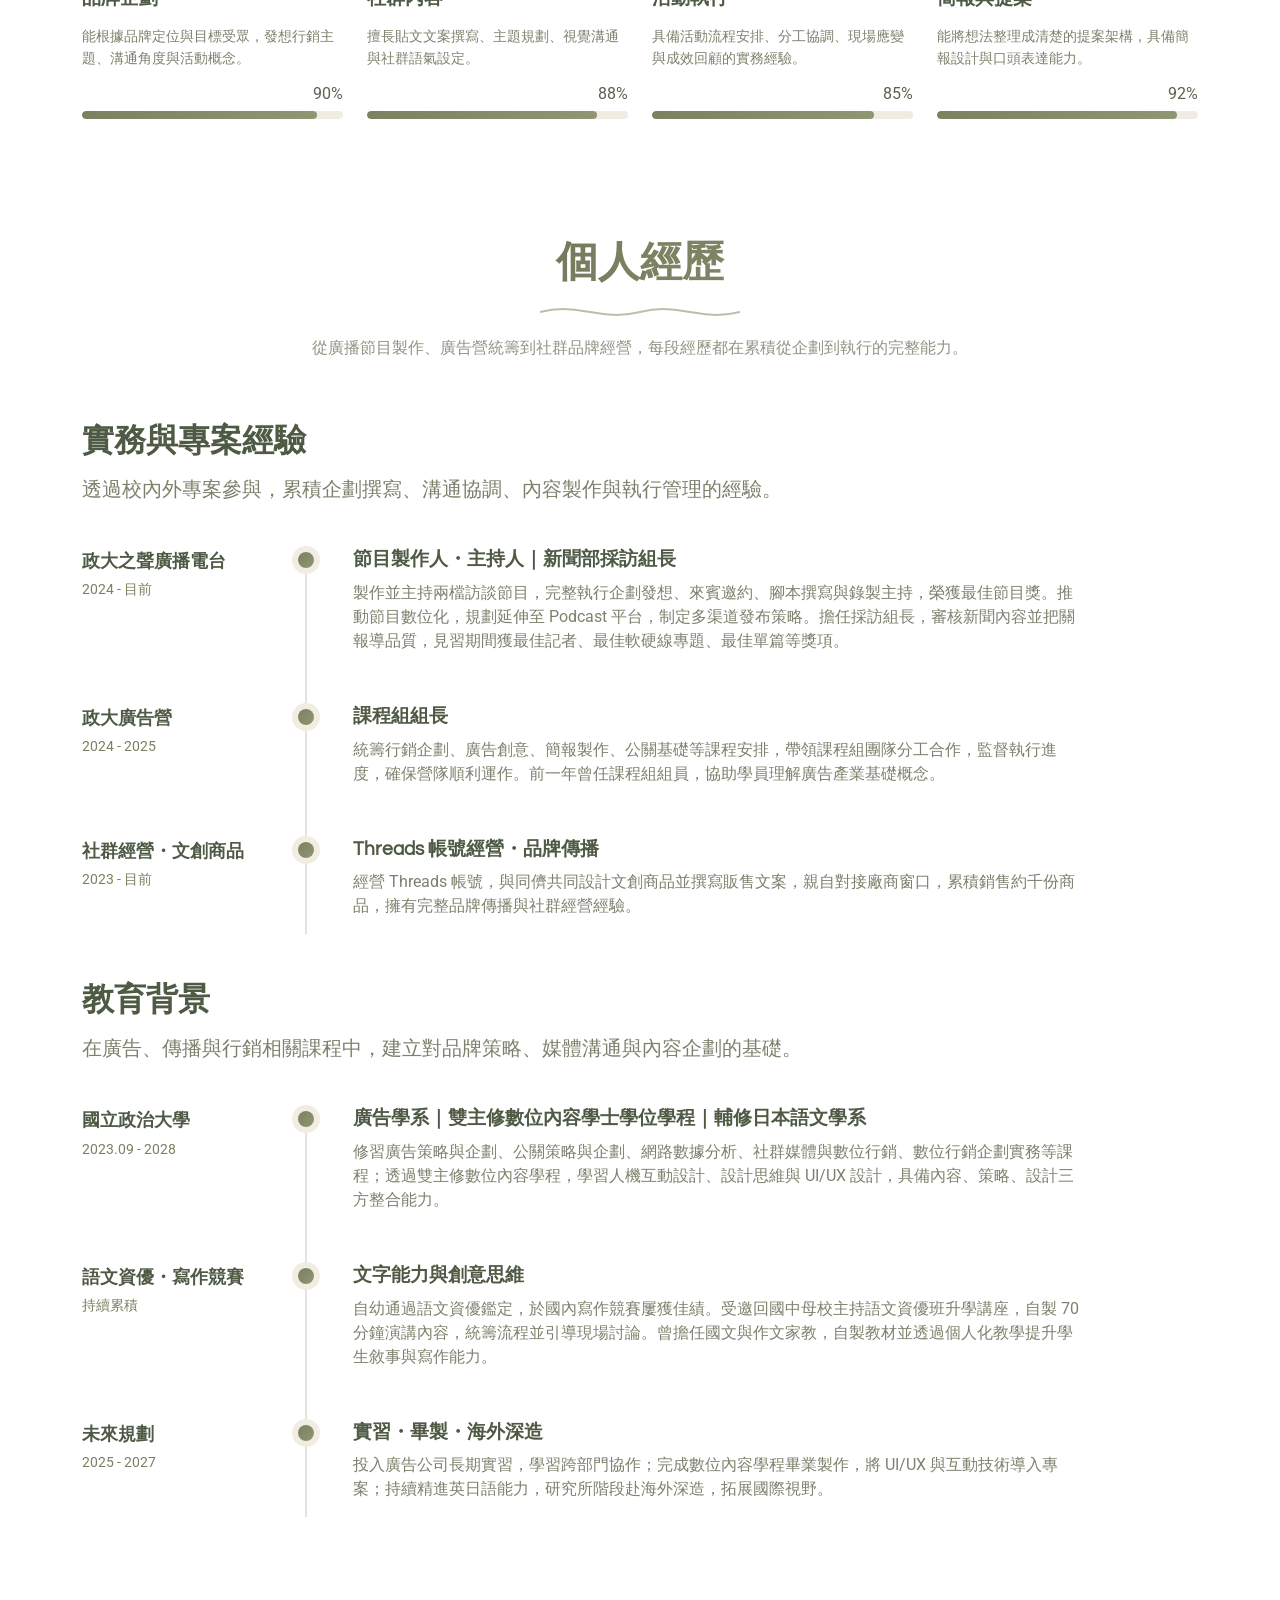
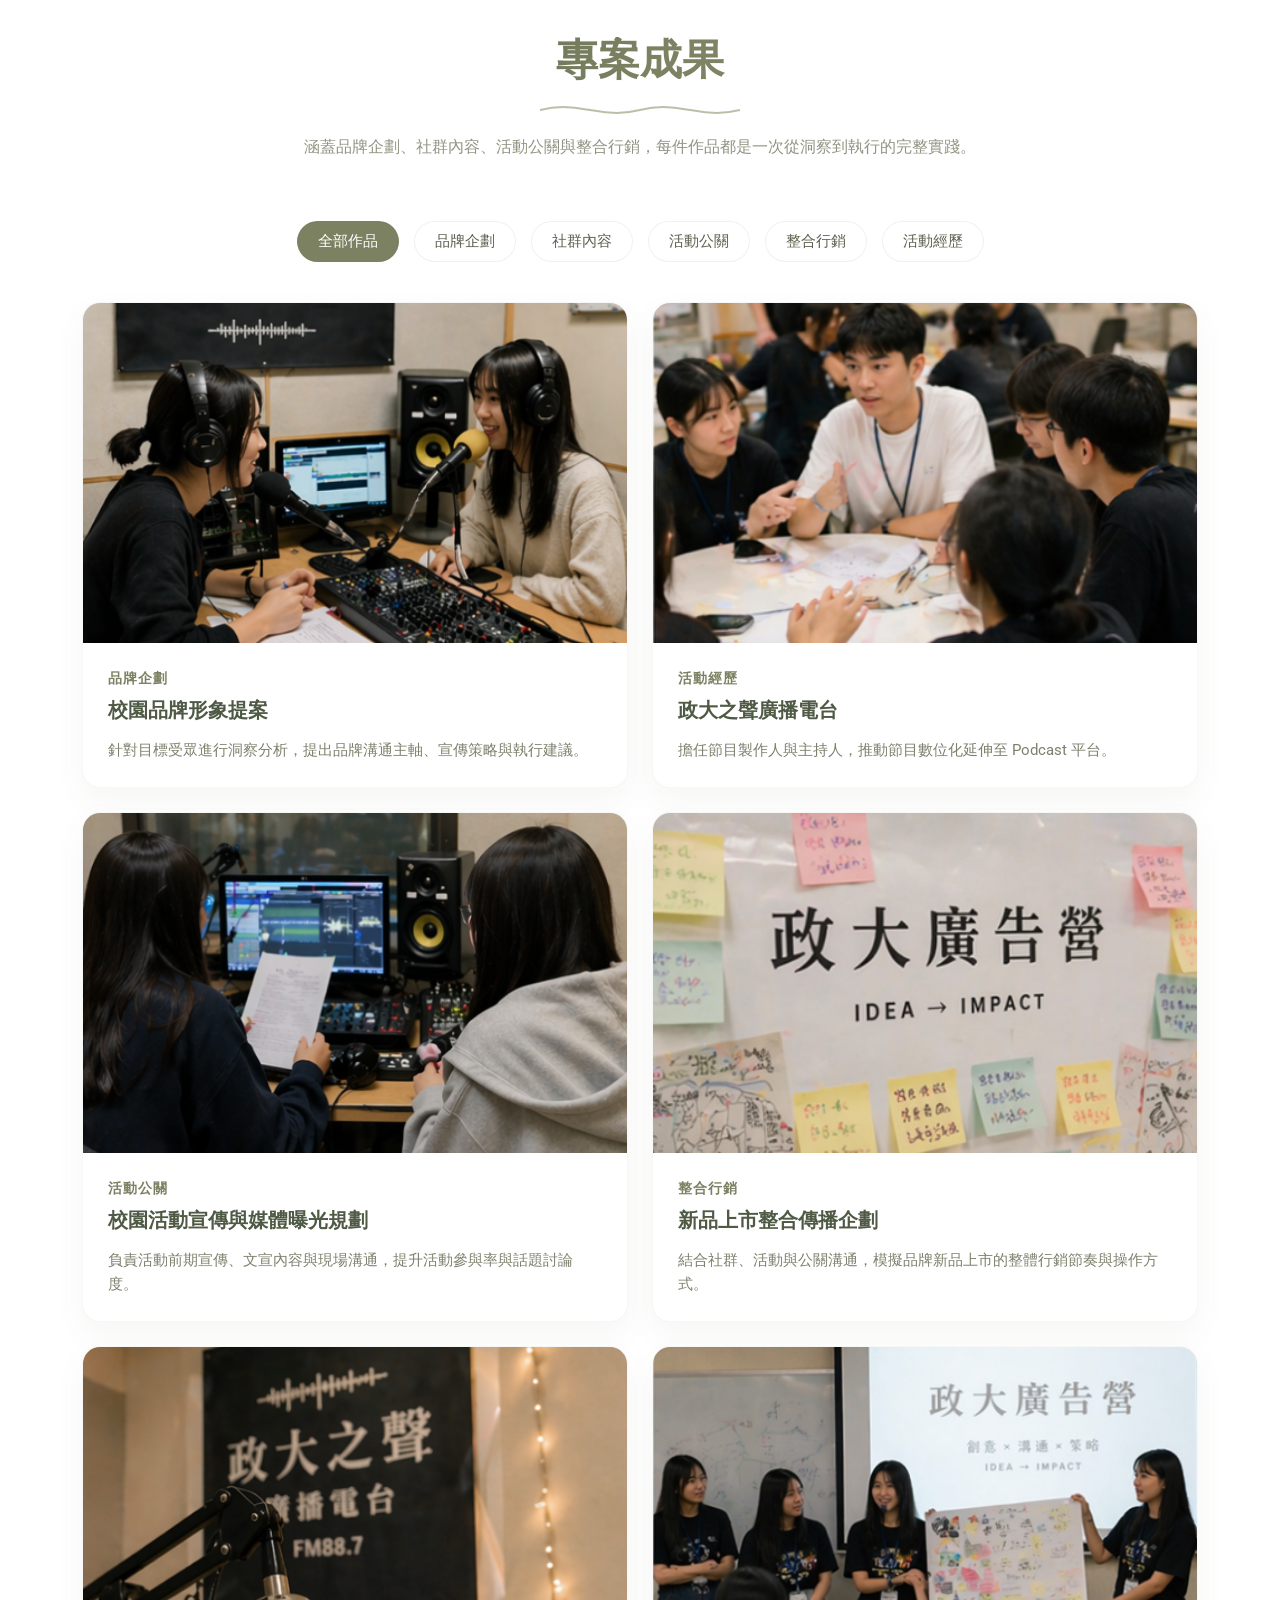
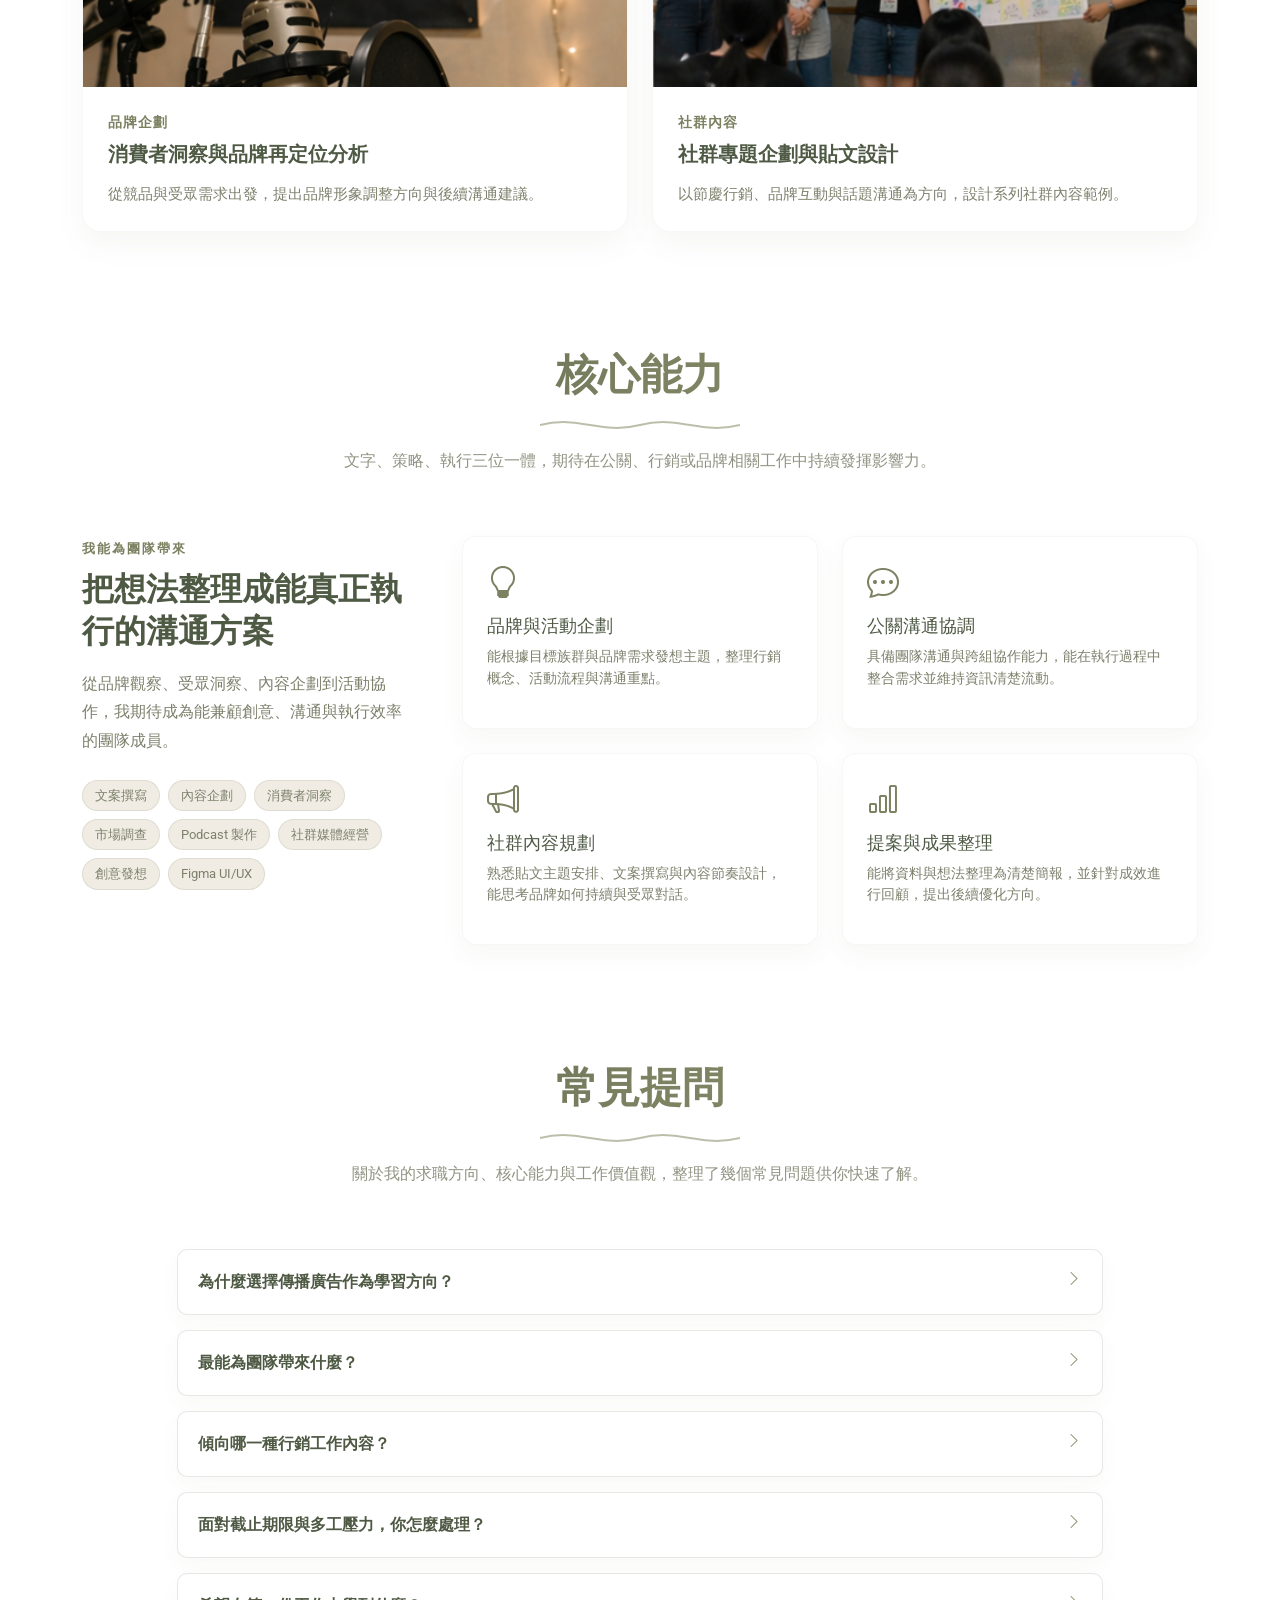
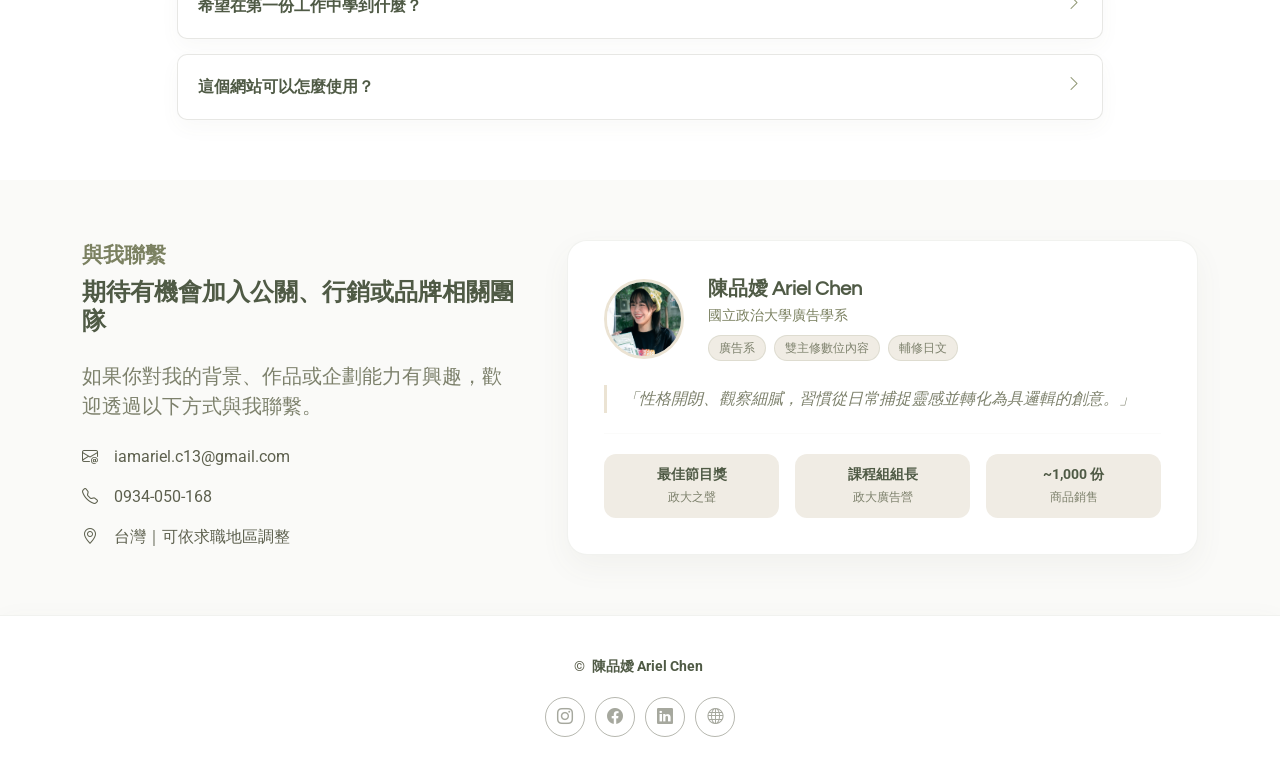
==== commit ef0c765e: "Add files via upload" ====
--- a/index.html
+++ b/index.html
@@ -1180,7 +1180,7 @@
                     text-transform: none;
                   "
                 >
-                  聯絡我
+                  與我聯繫
                 </div>
                 <h2 class="mb-4" style="font-size: 1.5rem">
                   期待有機會加入公關、行銷或品牌相關團隊
